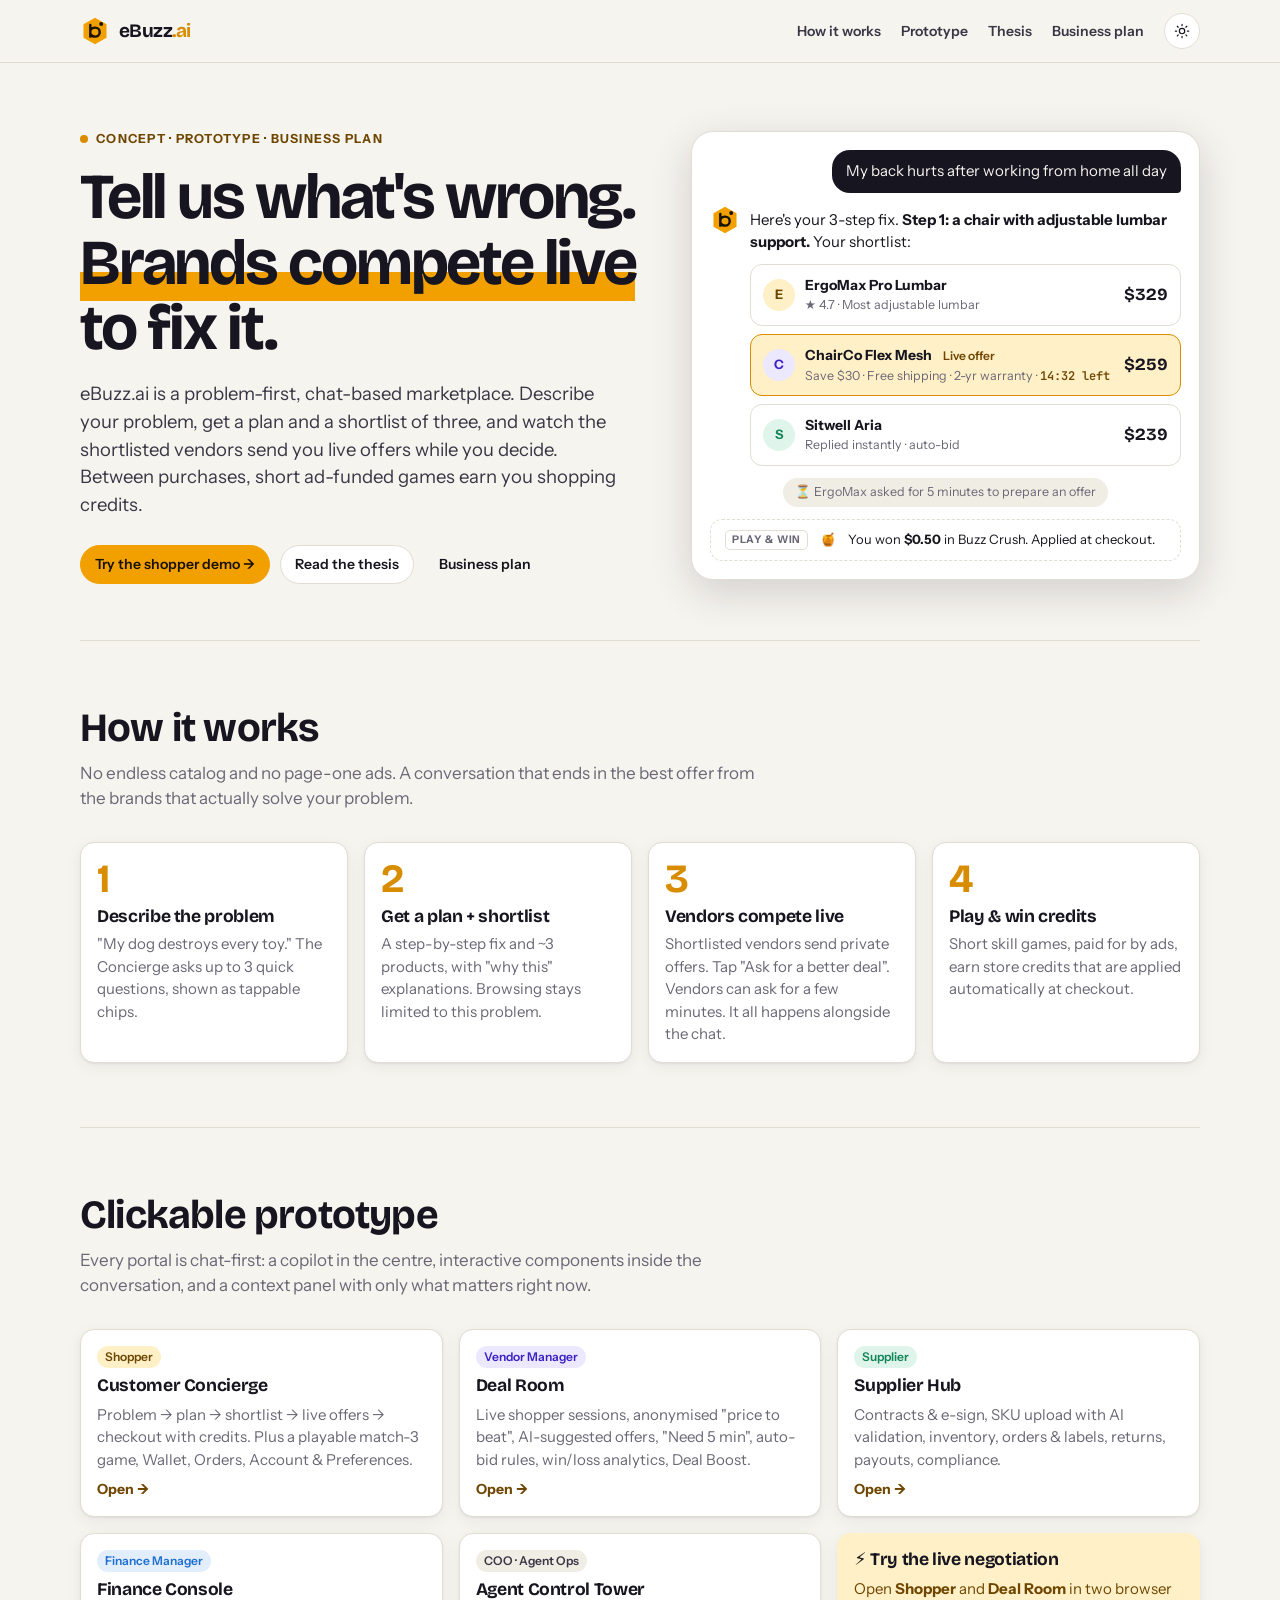
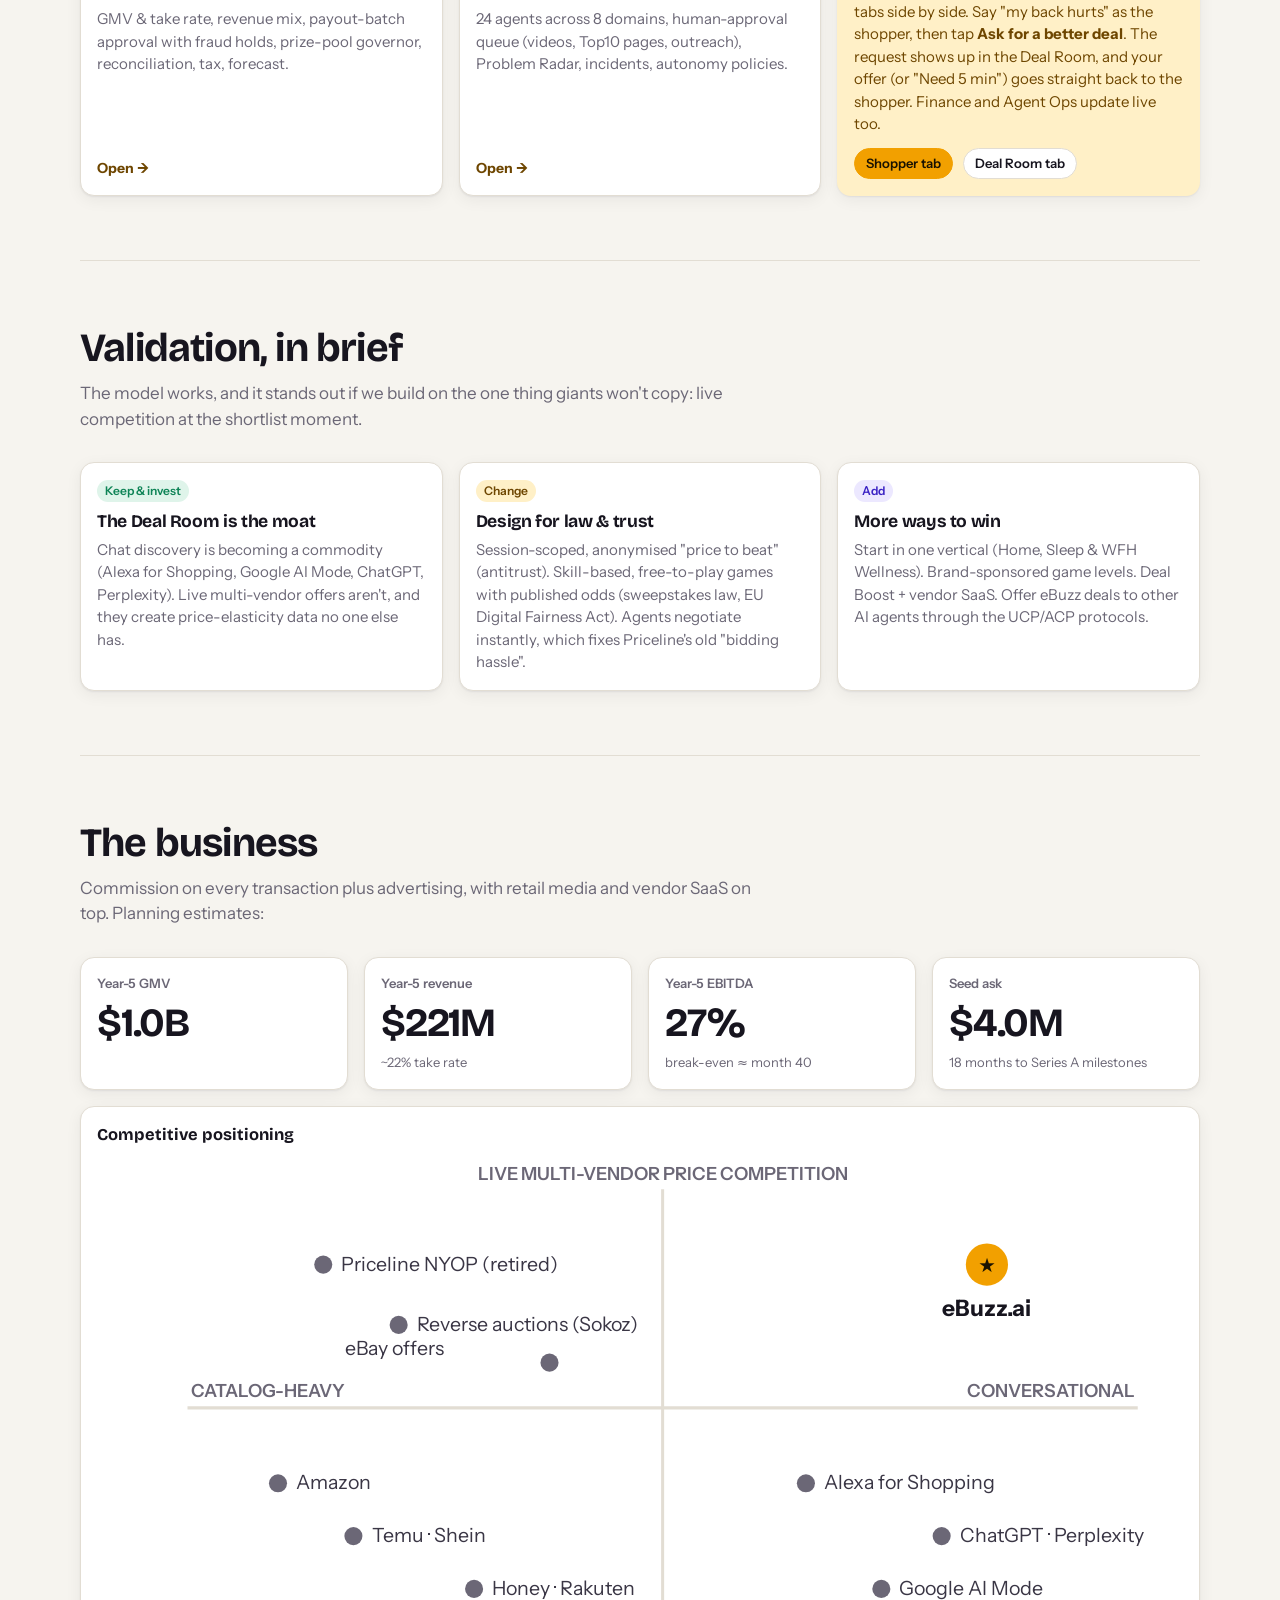
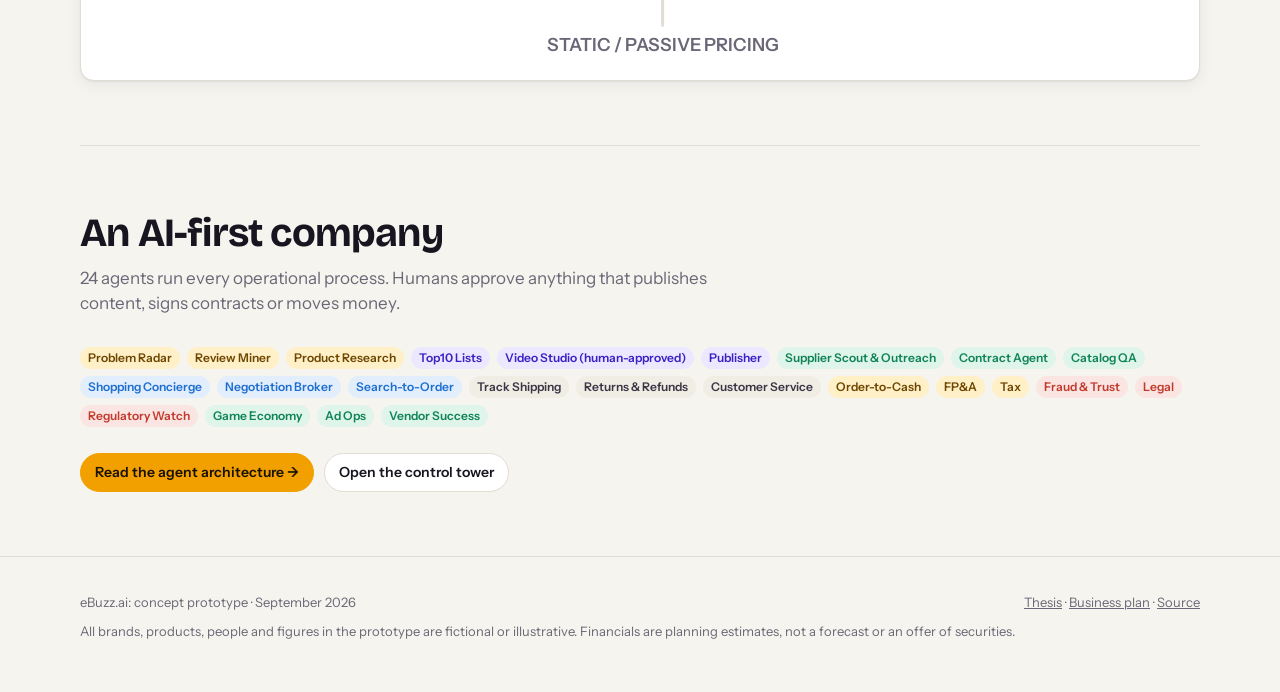
==== index.html @ 2ac712e0 "eBuzz.ai: thesis, business plan and chat-first persona prototype - docs/THESIS.md and docs/BUSINESS_" ====
<!doctype html>
<html lang="en">
<head>
<meta charset="utf-8">
<meta name="viewport" content="width=device-width, initial-scale=1">
<title>eBuzz.ai</title>
<meta name="description" content="eBuzz.ai: a problem-first, chat-based marketplace where vendors compete live for your order and ad-funded games earn you shopping credits. Thesis, business plan and clickable prototype.">
<link rel="icon" href="assets/img/favicon.svg" type="image/svg+xml">
<link rel="preconnect" href="https://fonts.googleapis.com">
<link rel="preconnect" href="https://fonts.gstatic.com" crossorigin>
<link href="https://fonts.googleapis.com/css2?family=Bricolage+Grotesque:opsz,wght@12..96,500;12..96,700&family=Instrument+Sans:wght@400;500;600;700&family=JetBrains+Mono:wght@500;600&display=swap" rel="stylesheet">
<link rel="stylesheet" href="assets/css/ebuzz.css">
</head>
<body>
<header class="site-nav"><div class="in">
  <a class="brand" href="index.html" id="brand"><span>eBuzz<b>.ai</b></span></a>
  <nav class="links">
    <a href="#how" class="hide-m">How it works</a>
    <a href="#portals">Prototype</a>
    <a href="docs.html?d=thesis">Thesis</a>
    <a href="docs.html?d=plan">Business plan</a>
    <button class="icon-btn" id="themeBtn" aria-label="Toggle dark mode"></button>
  </nav>
</div></header>

<main class="wrap-w">
  <section class="hero">
    <div>
      <div class="eyebrow"><span class="dot" style="color:var(--honey-strong)"></span> Concept · prototype · business plan</div>
      <h1>Tell us what's wrong.<br><em>Brands compete live</em> to fix it.</h1>
      <p class="lead">eBuzz.ai is a problem-first, chat-based marketplace. Describe your problem, get a plan and a shortlist of three, and watch the shortlisted vendors send you live offers while you decide. Between purchases, short ad-funded games earn you shopping credits.</p>
      <div class="row wrap">
        <a class="btn primary" href="app/customer.html">Try the shopper demo →</a>
        <a class="btn" href="docs.html?d=thesis">Read the thesis</a>
        <a class="btn ghost" href="docs.html?d=plan">Business plan</a>
      </div>
    </div>
    <div class="mock" aria-label="Example conversation">
      <div class="msg user"><div class="bubble">My back hurts after working from home all day</div></div>
      <div class="msg bot"><div class="who" data-logo></div><div class="body"><div class="bubble">Here's your 3-step fix. <b>Step 1: a chair with adjustable lumbar support.</b> Your shortlist:</div>
        <div class="offer-list">
          <div class="offer"><div class="avatar">E</div><div class="o-main"><div class="o-title">ErgoMax Pro Lumbar</div><div class="o-sub">★ 4.7 · Most adjustable lumbar</div></div><div class="o-price">$329</div></div>
          <div class="offer new"><div class="avatar v">C</div><div class="o-main"><div class="o-title">ChairCo Flex Mesh <span class="tag honey">Live offer</span></div><div class="o-sub">Save $30 · Free shipping · 2-yr warranty · <span class="timer">14:32 left</span></div></div><div class="o-price">$259</div></div>
          <div class="offer"><div class="avatar g">S</div><div class="o-main"><div class="o-title">Sitwell Aria</div><div class="o-sub">Replied instantly · auto-bid</div></div><div class="o-price">$239</div></div>
        </div></div></div>
      <div class="msg system"><div class="bubble">⏳ ErgoMax asked for 5 minutes to prepare an offer</div></div>
      <div class="sponsor"><span class="sp-label">Play & Win</span><span>🍯</span><div style="flex:1">You won <b>$0.50</b> in Buzz Crush. Applied at checkout.</div></div>
    </div>
  </section>

  <section class="section" id="how">
    <h2>How it works</h2>
    <p class="sub">No endless catalog and no page-one ads. A conversation that ends in the best offer from the brands that actually solve your problem.</p>
    <div class="grid4">
      <div class="card"><div class="step-n">1</div><h3 style="margin:8px 0 6px">Describe the problem</h3><p class="muted" style="margin:0">"My dog destroys every toy." The Concierge asks up to 3 quick questions, shown as tappable chips.</p></div>
      <div class="card"><div class="step-n">2</div><h3 style="margin:8px 0 6px">Get a plan + shortlist</h3><p class="muted" style="margin:0">A step-by-step fix and ~3 products, with "why this" explanations. Browsing stays limited to this problem.</p></div>
      <div class="card"><div class="step-n">3</div><h3 style="margin:8px 0 6px">Vendors compete live</h3><p class="muted" style="margin:0">Shortlisted vendors send private offers. Tap "Ask for a better deal". Vendors can ask for a few minutes. It all happens alongside the chat.</p></div>
      <div class="card"><div class="step-n">4</div><h3 style="margin:8px 0 6px">Play & win credits</h3><p class="muted" style="margin:0">Short skill games, paid for by ads, earn store credits that are applied automatically at checkout.</p></div>
    </div>
  </section>

  <section class="section" id="portals">
    <h2>Clickable prototype</h2>
    <p class="sub">Every portal is chat-first: a copilot in the centre, interactive components inside the conversation, and a context panel with only what matters right now.</p>
    <div class="grid3">
      <a class="card portal-card" href="app/customer.html"><span class="tag honey" style="align-self:flex-start">Shopper</span><h3>Customer Concierge</h3><p class="muted" style="margin:0">Problem → plan → shortlist → live offers → checkout with credits. Plus a playable match-3 game, Wallet, Orders, Account & Preferences.</p><span class="go">Open →</span></a>
      <a class="card portal-card" href="app/vendor.html"><span class="tag violet" style="align-self:flex-start">Vendor Manager</span><h3>Deal Room</h3><p class="muted" style="margin:0">Live shopper sessions, anonymised "price to beat", AI-suggested offers, "Need 5 min", auto-bid rules, win/loss analytics, Deal Boost.</p><span class="go">Open →</span></a>
      <a class="card portal-card" href="app/supplier.html"><span class="tag green" style="align-self:flex-start">Supplier</span><h3>Supplier Hub</h3><p class="muted" style="margin:0">Contracts & e-sign, SKU upload with AI validation, inventory, orders & labels, returns, payouts, compliance.</p><span class="go">Open →</span></a>
      <a class="card portal-card" href="app/finance.html"><span class="tag blue" style="align-self:flex-start">Finance Manager</span><h3>Finance Console</h3><p class="muted" style="margin:0">GMV & take rate, revenue mix, payout-batch approval with fraud holds, prize-pool governor, reconciliation, tax, forecast.</p><span class="go">Open →</span></a>
      <a class="card portal-card" href="app/agents.html"><span class="tag" style="align-self:flex-start">COO · Agent Ops</span><h3>Agent Control Tower</h3><p class="muted" style="margin:0">24 agents across 8 domains, human-approval queue (videos, Top10 pages, outreach), Problem Radar, incidents, autonomy policies.</p><span class="go">Open →</span></a>
      <div class="card" style="background:var(--honey-soft);border-color:transparent"><h3 style="margin-bottom:8px">⚡ Try the live negotiation</h3><p style="margin:0 0 12px;color:var(--honey-ink)">Open <b>Shopper</b> and <b>Deal Room</b> in two browser tabs side by side. Say "my back hurts" as the shopper, then tap <b>Ask for a better deal</b>. The request shows up in the Deal Room, and your offer (or "Need 5 min") goes straight back to the shopper. Finance and Agent Ops update live too.</p><div class="row wrap"><a class="btn sm primary" href="app/customer.html" target="_blank">Shopper tab</a><a class="btn sm" href="app/vendor.html" target="_blank">Deal Room tab</a></div></div>
    </div>
  </section>

  <section class="section">
    <h2>Validation, in brief</h2>
    <p class="sub">The model works, and it stands out if we build on the one thing giants won't copy: live competition at the shortlist moment.</p>
    <div class="grid3">
      <div class="card"><span class="tag green">Keep & invest</span><h3 style="margin:10px 0 6px">The Deal Room is the moat</h3><p class="muted" style="margin:0">Chat discovery is becoming a commodity (Alexa for Shopping, Google AI Mode, ChatGPT, Perplexity). Live multi-vendor offers aren't, and they create price-elasticity data no one else has.</p></div>
      <div class="card"><span class="tag honey">Change</span><h3 style="margin:10px 0 6px">Design for law & trust</h3><p class="muted" style="margin:0">Session-scoped, anonymised "price to beat" (antitrust). Skill-based, free-to-play games with published odds (sweepstakes law, EU Digital Fairness Act). Agents negotiate instantly, which fixes Priceline's old "bidding hassle".</p></div>
      <div class="card"><span class="tag violet">Add</span><h3 style="margin:10px 0 6px">More ways to win</h3><p class="muted" style="margin:0">Start in one vertical (Home, Sleep & WFH Wellness). Brand-sponsored game levels. Deal Boost + vendor SaaS. Offer eBuzz deals to other AI agents through the UCP/ACP protocols.</p></div>
    </div>
  </section>

  <section class="section">
    <h2>The business</h2>
    <p class="sub">Commission on every transaction plus advertising, with retail media and vendor SaaS on top. Planning estimates:</p>
    <div class="grid4">
      <div class="card"><div class="muted" style="font-weight:600;font-size:13px">Year-5 GMV</div><div class="big-num">$1.0B</div></div>
      <div class="card"><div class="muted" style="font-weight:600;font-size:13px">Year-5 revenue</div><div class="big-num">$221M</div><div class="muted" style="font-size:13px">~22% take rate</div></div>
      <div class="card"><div class="muted" style="font-weight:600;font-size:13px">Year-5 EBITDA</div><div class="big-num">27%</div><div class="muted" style="font-size:13px">break-even ≈ month 40</div></div>
      <div class="card"><div class="muted" style="font-weight:600;font-size:13px">Seed ask</div><div class="big-num">$4.0M</div><div class="muted" style="font-size:13px">18 months to Series A milestones</div></div>
    </div>
    <div class="card" style="margin-top:16px">
      <div class="card-title" style="margin-bottom:12px">Competitive positioning</div>
      <svg viewBox="0 0 720 330" style="width:100%;height:auto" role="img" aria-label="Positioning map: eBuzz is the only player combining conversational discovery with live multi-vendor price competition">
        <line x1="60" y1="165" x2="690" y2="165" stroke="var(--line)" stroke-width="2"/>
        <line x1="375" y1="20" x2="375" y2="310" stroke="var(--line)" stroke-width="2"/>
        <text x="375" y="14" text-anchor="middle" font-size="12" fill="var(--muted)" font-weight="600">LIVE MULTI-VENDOR PRICE COMPETITION</text>
        <text x="375" y="326" text-anchor="middle" font-size="12" fill="var(--muted)" font-weight="600">STATIC / PASSIVE PRICING</text>
        <text x="62" y="158" font-size="12" fill="var(--muted)" font-weight="600">CATALOG-HEAVY</text>
        <text x="688" y="158" text-anchor="end" font-size="12" fill="var(--muted)" font-weight="600">CONVERSATIONAL</text>
        <g font-size="13" fill="var(--ink-2)">
          <circle cx="150" cy="70" r="6" fill="var(--muted)"/><text x="162" y="74">Priceline NYOP (retired)</text>
          <circle cx="200" cy="110" r="6" fill="var(--muted)"/><text x="212" y="114">Reverse auctions (Sokoz)</text>
          <circle cx="300" cy="135" r="6" fill="var(--muted)"/><text x="230" y="130" text-anchor="end">eBay offers</text>
          <circle cx="120" cy="215" r="6" fill="var(--muted)"/><text x="132" y="219">Amazon</text>
          <circle cx="170" cy="250" r="6" fill="var(--muted)"/><text x="182" y="254">Temu · Shein</text>
          <circle cx="250" cy="285" r="6" fill="var(--muted)"/><text x="262" y="289">Honey · Rakuten</text>
          <circle cx="470" cy="215" r="6" fill="var(--muted)"/><text x="482" y="219">Alexa for Shopping</text>
          <circle cx="560" cy="250" r="6" fill="var(--muted)"/><text x="572" y="254">ChatGPT · Perplexity</text>
          <circle cx="520" cy="285" r="6" fill="var(--muted)"/><text x="532" y="289">Google AI Mode</text>
        </g>
        <circle cx="590" cy="70" r="14" fill="var(--honey)"/><text x="590" y="75" text-anchor="middle" font-size="13" font-weight="700" fill="#1A1200">★</text>
        <text x="590" y="104" text-anchor="middle" font-size="15" font-weight="700" fill="var(--ink)">eBuzz.ai</text>
      </svg>
    </div>
  </section>

  <section class="section">
    <h2>An AI-first company</h2>
    <p class="sub">24 agents run every operational process. Humans approve anything that publishes content, signs contracts or moves money.</p>
    <div class="chips">
      <span class="tag honey">Problem Radar</span><span class="tag honey">Review Miner</span><span class="tag honey">Product Research</span><span class="tag violet">Top10 Lists</span><span class="tag violet">Video Studio (human-approved)</span><span class="tag violet">Publisher</span><span class="tag green">Supplier Scout & Outreach</span><span class="tag green">Contract Agent</span><span class="tag green">Catalog QA</span><span class="tag blue">Shopping Concierge</span><span class="tag blue">Negotiation Broker</span><span class="tag blue">Search-to-Order</span><span class="tag">Track Shipping</span><span class="tag">Returns & Refunds</span><span class="tag">Customer Service</span><span class="tag honey">Order-to-Cash</span><span class="tag honey">FP&A</span><span class="tag honey">Tax</span><span class="tag red">Fraud & Trust</span><span class="tag red">Legal</span><span class="tag red">Regulatory Watch</span><span class="tag green">Game Economy</span><span class="tag green">Ad Ops</span><span class="tag green">Vendor Success</span>
    </div>
    <div class="row wrap" style="margin-top:26px"><a class="btn primary" href="docs.html?d=plan#10-the-agentic-platform">Read the agent architecture →</a><a class="btn" href="app/agents.html">Open the control tower</a></div>
  </section>
</main>

<footer class="site-foot"><div class="wrap-w">
  <div class="row between wrap" style="gap:10px"><span>eBuzz.ai: concept prototype · September 2026</span><span><a href="docs.html?d=thesis">Thesis</a> · <a href="docs.html?d=plan">Business plan</a> · <a href="https://github.com/ravikrali/ebuzz-demo">Source</a></span></div>
  <p style="margin:10px 0 0">All brands, products, people and figures in the prototype are fictional or illustrative. Financials are planning estimates, not a forecast or an offer of securities.</p>
</div></footer>

<script src="assets/js/ui.js"></script>
<script>
  document.getElementById('brand').insertAdjacentHTML('afterbegin', EB.logo());
  document.querySelectorAll('[data-logo]').forEach((e) => (e.innerHTML = EB.logo(30)));
  const tb = document.getElementById('themeBtn'); tb.innerHTML = EB.icon('sun'); tb.onclick = EB.toggleTheme;
</script>
</body>
</html>
---- assets/css/ebuzz.css ----
/* eBuzz.ai design system: shared by the landing page, docs and all persona portals */
:root {
  --bg: #F6F4EF;
  --surface: #FFFFFF;
  --surface-2: #F0EDE5;
  --surface-3: #E8E4DA;
  --ink: #17151F;
  --ink-2: #3A3645;
  --muted: #6B6776;
  --line: #E2DDD3;
  --honey: #F2A000;
  --honey-strong: #D88C00;
  --honey-ink: #6E4600;
  --honey-soft: #FFF0C7;
  --violet: #5B3DF5;
  --violet-soft: #ECE8FF;
  --violet-ink: #3A22C4;
  --green: #0F8457;
  --green-soft: #DFF4EA;
  --red: #C23A2E;
  --red-soft: #FBE5E2;
  --blue: #1F6FD1;
  --blue-soft: #E2EEFC;
  --shadow: 0 1px 2px rgba(23, 21, 31, .06), 0 4px 16px rgba(23, 21, 31, .06);
  --shadow-lg: 0 12px 40px rgba(23, 21, 31, .16);
  --radius: 14px;
  --radius-sm: 9px;
  --font: "Instrument Sans", system-ui, -apple-system, "Segoe UI", sans-serif;
  --display: "Bricolage Grotesque", "Instrument Sans", system-ui, sans-serif;
  --mono: "JetBrains Mono", ui-monospace, Consolas, monospace;
  color-scheme: light;
}
@media (prefers-color-scheme: dark) {
  :root:not([data-theme="light"]) {
    --bg: #111017; --surface: #1A1822; --surface-2: #221F2C; --surface-3: #2C2838;
    --ink: #F3F0EA; --ink-2: #D6D2DD; --muted: #A09BAD; --line: #332F3F;
    --honey: #FFB71F; --honey-strong: #FFC54D; --honey-ink: #FFD27A; --honey-soft: #3A2C0B;
    --violet: #9C8AFF; --violet-soft: #28224A; --violet-ink: #C4B8FF;
    --green: #3CC98E; --green-soft: #133226; --red: #FF7A6B; --red-soft: #3A1A17;
    --blue: #6AA8FF; --blue-soft: #16273F;
    --shadow: 0 1px 2px rgba(0,0,0,.4), 0 4px 16px rgba(0,0,0,.3);
    --shadow-lg: 0 12px 40px rgba(0,0,0,.5);
    color-scheme: dark;
  }
}
:root[data-theme="dark"] {
  --bg: #111017; --surface: #1A1822; --surface-2: #221F2C; --surface-3: #2C2838;
  --ink: #F3F0EA; --ink-2: #D6D2DD; --muted: #A09BAD; --line: #332F3F;
  --honey: #FFB71F; --honey-strong: #FFC54D; --honey-ink: #FFD27A; --honey-soft: #3A2C0B;
  --violet: #9C8AFF; --violet-soft: #28224A; --violet-ink: #C4B8FF;
  --green: #3CC98E; --green-soft: #133226; --red: #FF7A6B; --red-soft: #3A1A17;
  --blue: #6AA8FF; --blue-soft: #16273F;
  --shadow: 0 1px 2px rgba(0,0,0,.4), 0 4px 16px rgba(0,0,0,.3);
  --shadow-lg: 0 12px 40px rgba(0,0,0,.5);
  color-scheme: dark;
}

* { box-sizing: border-box; }
html, body { margin: 0; }
body {
  background: var(--bg); color: var(--ink);
  font-family: var(--font); font-size: 15px; line-height: 1.5;
  -webkit-font-smoothing: antialiased;
}
a { color: inherit; }
button, input, select, textarea { font: inherit; color: inherit; }
button { cursor: pointer; }
h1, h2, h3, h4 { font-family: var(--display); letter-spacing: -.02em; line-height: 1.15; margin: 0; }
.muted { color: var(--muted); }
.mono { font-family: var(--mono); }
.num { font-variant-numeric: tabular-nums; }
.sr-only { position: absolute; width: 1px; height: 1px; overflow: hidden; clip: rect(0 0 0 0); }

/* ---------- Brand ---------- */
.brand { display: inline-flex; align-items: center; gap: 9px; text-decoration: none; font-family: var(--display); font-weight: 700; font-size: 19px; letter-spacing: -.03em; }
.brand-mark { width: 30px; height: 30px; flex: none; }
.brand b { color: var(--honey-strong); font-weight: 700; }

/* ---------- Buttons, chips, tags ---------- */
.btn {
  display: inline-flex; align-items: center; justify-content: center; gap: 7px;
  border: 1px solid var(--line); background: var(--surface); color: var(--ink);
  padding: 8px 14px; border-radius: 999px; font-weight: 600; font-size: 14px;
  text-decoration: none; transition: transform .08s, background .15s, border-color .15s; white-space: nowrap;
}
.btn:hover { border-color: var(--ink-2); }
.btn:active { transform: scale(.97); }
.btn.primary { background: var(--honey); border-color: var(--honey); color: #1A1200; }
.btn.primary:hover { background: var(--honey-strong); border-color: var(--honey-strong); }
.btn.ink { background: var(--ink); border-color: var(--ink); color: var(--bg); }
.btn.ai { background: var(--violet); border-color: var(--violet); color: #fff; }
.btn.ghost { background: transparent; border-color: transparent; }
.btn.ghost:hover { background: var(--surface-2); }
.btn.danger { color: var(--red); }
.btn.sm { padding: 5px 11px; font-size: 13px; }
.btn.block { width: 100%; }
.btn[disabled] { opacity: .45; pointer-events: none; }

.chips { display: flex; flex-wrap: wrap; gap: 7px; }
.chip {
  border: 1px solid var(--line); background: var(--surface); border-radius: 999px;
  padding: 6px 12px; font-size: 13.5px; font-weight: 500; transition: all .15s; text-align: left;
}
.chip:hover { border-color: var(--honey-strong); background: var(--honey-soft); }
.chip.on { background: var(--ink); color: var(--bg); border-color: var(--ink); }
.chip.ai { border-color: color-mix(in srgb, var(--violet) 40%, var(--line)); color: var(--violet-ink); }
.chip.ai:hover { background: var(--violet-soft); border-color: var(--violet); }

.tag { display: inline-flex; align-items: center; gap: 5px; font-size: 12px; font-weight: 600; padding: 2px 8px; border-radius: 999px; background: var(--surface-2); color: var(--ink-2); white-space: nowrap; }
.tag.honey { background: var(--honey-soft); color: var(--honey-ink); }
.tag.violet { background: var(--violet-soft); color: var(--violet-ink); }
.tag.green { background: var(--green-soft); color: var(--green); }
.tag.red { background: var(--red-soft); color: var(--red); }
.tag.blue { background: var(--blue-soft); color: var(--blue); }
.dot { width: 8px; height: 8px; border-radius: 50%; background: currentColor; display: inline-block; }
.dot.live { animation: pulse 1.4s infinite; }
@keyframes pulse { 0%,100% { opacity: 1; } 50% { opacity: .3; } }

/* ---------- App shell ---------- */
body.app { height: 100dvh; overflow: hidden; display: flex; flex-direction: column; }
.topbar {
  flex: none; height: 58px; display: flex; align-items: center; gap: 16px; padding: 0 16px;
  background: var(--surface); border-bottom: 1px solid var(--line); z-index: 20;
}
.persona-switch { display: flex; gap: 2px; background: var(--surface-2); padding: 3px; border-radius: 999px; overflow-x: auto; scrollbar-width: none; }
.persona-switch::-webkit-scrollbar { display: none; }
.persona-switch a { text-decoration: none; font-size: 13px; font-weight: 600; padding: 6px 12px; border-radius: 999px; color: var(--muted); white-space: nowrap; }
.persona-switch a:hover { color: var(--ink); }
.persona-switch a.on { background: var(--surface); color: var(--ink); box-shadow: var(--shadow); }
.topbar .spacer { flex: 1; }
.user-chip { display: flex; align-items: center; gap: 9px; font-size: 13px; }
.avatar { width: 32px; height: 32px; border-radius: 50%; display: grid; place-items: center; font-weight: 700; font-size: 13px; background: var(--honey-soft); color: var(--honey-ink); flex: none; }
.avatar.v { background: var(--violet-soft); color: var(--violet-ink); }
.avatar.g { background: var(--green-soft); color: var(--green); }
.avatar.b { background: var(--blue-soft); color: var(--blue); }
.icon-btn { width: 36px; height: 36px; border-radius: 50%; border: 1px solid var(--line); background: var(--surface); display: grid; place-items: center; flex: none; }
.icon-btn:hover { background: var(--surface-2); }
.icon-btn svg { width: 18px; height: 18px; }

.shell { flex: 1; min-height: 0; display: grid; grid-template-columns: 84px minmax(0, 1fr) 340px; }
.rail { border-right: 1px solid var(--line); background: var(--surface); display: flex; flex-direction: column; gap: 4px; padding: 10px 8px; overflow-y: auto; }
.rail button {
  border: 0; background: transparent; border-radius: 12px; padding: 9px 4px 7px;
  display: flex; flex-direction: column; align-items: center; gap: 4px; font-size: 11px; font-weight: 600; color: var(--muted); position: relative;
}
.rail button svg { width: 22px; height: 22px; }
.rail button:hover { background: var(--surface-2); color: var(--ink); }
.rail button.on { background: var(--honey-soft); color: var(--honey-ink); }
.rail .badge { position: absolute; top: 2px; right: 6px; min-width: 17px; height: 17px; border-radius: 9px; background: var(--red); color: #fff; font-size: 10px; display: grid; place-items: center; padding: 0 4px; }

.main { min-width: 0; min-height: 0; display: flex; flex-direction: column; position: relative; }
.view { flex: 1; min-height: 0; display: none; flex-direction: column; }
.view.on { display: flex; }
.scroll { flex: 1; min-height: 0; overflow-y: auto; }
.pad { padding: 22px 24px 40px; max-width: 900px; margin: 0 auto; width: 100%; }

.context { border-left: 1px solid var(--line); background: var(--surface); overflow-y: auto; padding: 18px 18px 40px; }
.ctx-section { padding: 14px 0; border-bottom: 1px solid var(--line); }
.ctx-section:first-child { padding-top: 0; }
.ctx-section:last-child { border-bottom: 0; }
.ctx-section h4 { font-family: var(--font); font-size: 11.5px; letter-spacing: .06em; text-transform: uppercase; color: var(--muted); margin-bottom: 10px; font-weight: 700; display: flex; align-items: center; justify-content: space-between; }
.ctx-title { font-family: var(--display); font-size: 18px; font-weight: 700; }
.ctx-close { display: none; }

/* ---------- Chat ---------- */
.thread { padding: 22px 24px 30px; max-width: 820px; margin: 0 auto; width: 100%; display: flex; flex-direction: column; gap: 16px; }
.msg { display: flex; gap: 10px; align-items: flex-start; animation: rise .25s ease-out; }
@keyframes rise { from { opacity: 0; transform: translateY(6px); } to { opacity: 1; transform: none; } }
.msg .who { width: 30px; height: 30px; flex: none; }
.msg .body { min-width: 0; flex: 1; display: flex; flex-direction: column; gap: 10px; }
.msg .bubble { max-width: 640px; }
.msg.bot .bubble { padding-top: 4px; }
.msg.bot .bubble p { margin: 0 0 6px; }
.msg.bot .bubble p:last-child { margin: 0; }
.msg.user { justify-content: flex-end; }
.msg.user .bubble { background: var(--ink); color: var(--bg); padding: 10px 14px; border-radius: 18px 18px 4px 18px; max-width: 520px; }
.msg.system { justify-content: center; }
.msg.system .bubble { font-size: 12.5px; color: var(--muted); background: var(--surface-2); padding: 5px 12px; border-radius: 999px; display: inline-flex; gap: 6px; align-items: center; }
.typing { display: inline-flex; gap: 4px; padding: 10px 0; }
.typing i { width: 7px; height: 7px; border-radius: 50%; background: var(--muted); animation: blink 1s infinite; }
.typing i:nth-child(2) { animation-delay: .15s; } .typing i:nth-child(3) { animation-delay: .3s; }
@keyframes blink { 0%,100% { opacity: .25; } 50% { opacity: 1; } }

.composer-wrap { flex: none; padding: 10px 24px 16px; border-top: 1px solid var(--line); background: color-mix(in srgb, var(--bg) 85%, transparent); backdrop-filter: blur(8px); }
.composer-inner { max-width: 820px; margin: 0 auto; }
.suggest { display: flex; gap: 7px; overflow-x: auto; padding-bottom: 9px; scrollbar-width: none; }
.suggest::-webkit-scrollbar { display: none; }
.suggest .chip { flex: none; }
.composer { display: flex; gap: 8px; align-items: flex-end; background: var(--surface); border: 1px solid var(--line); border-radius: 22px; padding: 6px 6px 6px 16px; box-shadow: var(--shadow); }
.composer:focus-within { border-color: var(--honey-strong); }
.composer textarea { flex: 1; border: 0; outline: 0; background: transparent; resize: none; padding: 8px 0; max-height: 120px; min-height: 22px; line-height: 1.4; }
.composer .send { width: 38px; height: 38px; border-radius: 50%; border: 0; background: var(--honey); display: grid; place-items: center; color: #1A1200; flex: none; }
.composer .send svg { width: 18px; height: 18px; }
.composer .mic { width: 38px; height: 38px; border-radius: 50%; border: 0; background: transparent; display: grid; place-items: center; color: var(--muted); flex: none; }
.composer .mic svg { width: 19px; height: 19px; }
.composer-note { font-size: 11.5px; color: var(--muted); text-align: center; margin-top: 7px; }

/* ---------- Cards & widgets ---------- */
.card { background: var(--surface); border: 1px solid var(--line); border-radius: var(--radius); padding: 16px; box-shadow: var(--shadow); }
.card.flat { box-shadow: none; }
.card.ai-edge { border-color: color-mix(in srgb, var(--violet) 35%, var(--line)); }
.card.honey-edge { border-color: color-mix(in srgb, var(--honey) 60%, var(--line)); }
.card-head { display: flex; align-items: center; justify-content: space-between; gap: 10px; margin-bottom: 12px; flex-wrap: wrap; }
.card-title { font-family: var(--display); font-size: 16.5px; font-weight: 700; display: flex; align-items: center; gap: 8px; }
.card-sub { font-size: 13px; color: var(--muted); }
.card-foot { display: flex; gap: 8px; flex-wrap: wrap; margin-top: 14px; align-items: center; }

.kpis { display: grid; grid-template-columns: repeat(auto-fit, minmax(128px, 1fr)); gap: 10px; }
.kpi { background: var(--surface-2); border-radius: 11px; padding: 11px 12px; }
.kpi .l { font-size: 12px; color: var(--muted); font-weight: 600; }
.kpi .v { font-family: var(--display); font-size: 22px; font-weight: 700; letter-spacing: -.02em; font-variant-numeric: tabular-nums; }
.kpi .d { font-size: 12px; font-weight: 600; }
.up { color: var(--green); } .down { color: var(--red); }

.plan-steps { display: flex; flex-direction: column; gap: 10px; counter-reset: s; }
.plan-step { display: flex; gap: 12px; align-items: flex-start; }
.plan-step::before { counter-increment: s; content: counter(s); width: 26px; height: 26px; border-radius: 50%; background: var(--honey-soft); color: var(--honey-ink); font-weight: 700; display: grid; place-items: center; flex: none; font-size: 13px; }
.plan-step b { display: block; }
.plan-step span { color: var(--muted); font-size: 13.5px; }

.products { display: grid; grid-template-columns: repeat(auto-fill, minmax(190px, 1fr)); gap: 12px; }
.product { background: var(--surface); border: 1px solid var(--line); border-radius: var(--radius); overflow: hidden; display: flex; flex-direction: column; position: relative; transition: border-color .15s, transform .15s; }
.product:hover { border-color: var(--honey-strong); }
.product.best { border-color: var(--green); box-shadow: 0 0 0 3px var(--green-soft); }
.product .img { aspect-ratio: 4/3; display: grid; place-items: center; font-size: 54px; background: linear-gradient(135deg, var(--honey-soft), var(--surface-2)); }
.product .img.v { background: linear-gradient(135deg, var(--violet-soft), var(--surface-2)); }
.product .img.g { background: linear-gradient(135deg, var(--green-soft), var(--surface-2)); }
.product .img.b { background: linear-gradient(135deg, var(--blue-soft), var(--surface-2)); }
.product .info { padding: 11px 12px 12px; display: flex; flex-direction: column; gap: 5px; flex: 1; }
.product .name { font-weight: 700; font-size: 14.5px; line-height: 1.25; }
.product .vendor { font-size: 12px; color: var(--muted); }
.product .price { display: flex; align-items: baseline; gap: 7px; font-variant-numeric: tabular-nums; }
.product .price b { font-size: 18px; font-family: var(--display); }
.product .price s { color: var(--muted); font-size: 13px; }
.product .why { font-size: 12.5px; color: var(--ink-2); background: var(--surface-2); padding: 6px 8px; border-radius: 8px; }
.product .rating { font-size: 12.5px; color: var(--muted); }
.product .actions { display: flex; gap: 6px; margin-top: auto; padding-top: 6px; }
.product .corner { position: absolute; top: 9px; left: 9px; }
.stars { color: var(--honey-strong); letter-spacing: 1px; }

.offer-list { display: flex; flex-direction: column; gap: 8px; }
.offer { display: flex; align-items: center; gap: 10px; padding: 10px 12px; border-radius: 12px; border: 1px solid var(--line); background: var(--surface); animation: rise .3s; }
.offer.new { border-color: var(--honey-strong); background: var(--honey-soft); }
.offer.best { border-color: var(--green); }
.offer .o-main { flex: 1; min-width: 0; }
.offer .o-title { font-weight: 700; font-size: 14px; }
.offer .o-sub { font-size: 12.5px; color: var(--muted); }
.offer .o-price { font-family: var(--display); font-weight: 700; font-size: 17px; font-variant-numeric: tabular-nums; text-align: right; }
.timer { font-family: var(--mono); font-size: 12px; font-weight: 600; color: var(--honey-ink); }

.status-row { display: flex; align-items: center; gap: 10px; padding: 9px 0; border-bottom: 1px dashed var(--line); font-size: 14px; }
.status-row:last-child { border-bottom: 0; }
.status-row .s-name { font-weight: 700; min-width: 86px; }
.status-row .s-text { flex: 1; color: var(--ink-2); }

.table-wrap { overflow-x: auto; border: 1px solid var(--line); border-radius: 12px; }
table.t { width: 100%; border-collapse: collapse; font-size: 13.5px; }
table.t th { text-align: left; font-size: 11.5px; text-transform: uppercase; letter-spacing: .05em; color: var(--muted); font-weight: 700; padding: 9px 12px; background: var(--surface-2); white-space: nowrap; }
table.t td { padding: 9px 12px; border-top: 1px solid var(--line); vertical-align: middle; }
table.t td.r, table.t th.r { text-align: right; font-variant-numeric: tabular-nums; }
table.t tr.hl td { background: var(--honey-soft); }

.meter { height: 8px; background: var(--surface-3); border-radius: 99px; overflow: hidden; }
.meter > i { display: block; height: 100%; background: var(--honey); border-radius: 99px; transition: width .6s; }
.meter.g > i { background: var(--green); } .meter.v > i { background: var(--violet); } .meter.r > i { background: var(--red); }

.field { display: flex; flex-direction: column; gap: 5px; font-size: 13px; font-weight: 600; }
.field input, .field select, .field textarea { border: 1px solid var(--line); background: var(--surface); border-radius: 10px; padding: 8px 10px; font-weight: 400; font-size: 14px; }
.field input:focus, .field select:focus, .field textarea:focus { outline: 2px solid var(--honey); border-color: transparent; }
.grid2 { display: grid; grid-template-columns: 1fr 1fr; gap: 12px; }
.row { display: flex; align-items: center; gap: 10px; }
.between { justify-content: space-between; }
.wrap { flex-wrap: wrap; }
.stack { display: flex; flex-direction: column; gap: 10px; }
.sep { height: 1px; background: var(--line); margin: 12px 0; }

.toggle { position: relative; width: 40px; height: 23px; flex: none; }
.toggle input { opacity: 0; width: 0; height: 0; }
.toggle span { position: absolute; inset: 0; background: var(--surface-3); border-radius: 99px; transition: .2s; cursor: pointer; }
.toggle span::after { content: ""; position: absolute; left: 3px; top: 3px; width: 17px; height: 17px; border-radius: 50%; background: #fff; transition: .2s; box-shadow: 0 1px 3px rgba(0,0,0,.3); }
.toggle input:checked + span { background: var(--green); }
.toggle input:checked + span::after { transform: translateX(17px); }
.set-row { display: flex; align-items: center; justify-content: space-between; gap: 12px; padding: 10px 0; border-bottom: 1px solid var(--line); font-size: 14px; }
.set-row:last-child { border-bottom: 0; }
.set-row small { display: block; color: var(--muted); font-size: 12.5px; }

input[type="range"] { accent-color: var(--honey-strong); width: 100%; }

.seg { display: inline-flex; background: var(--surface-2); padding: 3px; border-radius: 999px; gap: 2px; }
.seg button { border: 0; background: transparent; border-radius: 999px; padding: 5px 12px; font-size: 13px; font-weight: 600; color: var(--muted); }
.seg button.on { background: var(--surface); color: var(--ink); box-shadow: var(--shadow); }

.bars { display: flex; align-items: flex-end; gap: 4px; height: 120px; }
.bars i { flex: 1; background: var(--honey); border-radius: 4px 4px 0 0; min-height: 2px; position: relative; }
.bars i.alt { background: var(--violet); }
.bars i:hover { filter: brightness(1.1); }

.ai-note { display: flex; gap: 9px; align-items: flex-start; background: var(--violet-soft); color: var(--violet-ink); padding: 10px 12px; border-radius: 11px; font-size: 13.5px; }
.ai-note svg { width: 17px; height: 17px; flex: none; margin-top: 2px; }
.warn-note { background: var(--honey-soft); color: var(--honey-ink); padding: 10px 12px; border-radius: 11px; font-size: 13.5px; }
.ok-note { background: var(--green-soft); color: var(--green); padding: 10px 12px; border-radius: 11px; font-size: 13.5px; font-weight: 600; }

.sponsor { display: flex; align-items: center; gap: 12px; padding: 10px 14px; border-radius: 12px; border: 1px dashed var(--line); background: var(--surface); font-size: 13px; }
.sponsor .sp-label { font-size: 10.5px; font-weight: 700; letter-spacing: .08em; text-transform: uppercase; color: var(--muted); border: 1px solid var(--line); padding: 1px 6px; border-radius: 5px; }

/* Drawer / modal / toast */
.scrim { position: fixed; inset: 0; background: rgba(10, 8, 16, .45); z-index: 40; opacity: 0; pointer-events: none; transition: opacity .2s; }
.scrim.on { opacity: 1; pointer-events: auto; }
.drawer { position: fixed; top: 0; right: 0; bottom: 0; width: min(560px, 100%); background: var(--bg); z-index: 50; transform: translateX(100%); transition: transform .25s ease; display: flex; flex-direction: column; box-shadow: var(--shadow-lg); }
.drawer.on { transform: none; }
.drawer-head { padding: 16px 18px; border-bottom: 1px solid var(--line); display: flex; align-items: center; justify-content: space-between; gap: 10px; background: var(--surface); }
.drawer-body { flex: 1; overflow-y: auto; padding: 18px; }
.modal { position: fixed; left: 50%; top: 50%; transform: translate(-50%, -46%) scale(.98); width: min(480px, calc(100% - 32px)); max-height: calc(100dvh - 40px); overflow-y: auto; background: var(--surface); border-radius: 18px; z-index: 60; padding: 22px; box-shadow: var(--shadow-lg); opacity: 0; pointer-events: none; transition: all .2s; }
.modal.on { opacity: 1; pointer-events: auto; transform: translate(-50%, -50%); }
.toasts { position: fixed; bottom: 20px; left: 50%; transform: translateX(-50%); display: flex; flex-direction: column; gap: 8px; z-index: 80; align-items: center; pointer-events: none; }
.toast { background: var(--ink); color: var(--bg); padding: 10px 16px; border-radius: 12px; font-size: 14px; font-weight: 500; box-shadow: var(--shadow-lg); animation: rise .25s; max-width: calc(100vw - 32px); }

/* Mobile */
.ctx-toggle { display: none; }
@media (max-width: 1100px) {
  .shell { grid-template-columns: 76px minmax(0, 1fr); }
  .context { position: fixed; top: 0; right: 0; bottom: 0; width: min(360px, 92vw); z-index: 50; transform: translateX(100%); transition: transform .25s; box-shadow: var(--shadow-lg); }
  .context.on { transform: none; }
  .ctx-close { display: grid; }
  .ctx-toggle { display: grid; }
}
@media (max-width: 720px) {
  .topbar { gap: 8px; padding: 0 12px; height: 54px; }
  .topbar .brand span { display: none; }
  .user-chip .u-text { display: none; }
  .shell { grid-template-columns: minmax(0, 1fr); padding-bottom: 62px; }
  .rail { position: fixed; bottom: 0; left: 0; right: 0; height: 62px; flex-direction: row; border-right: 0; border-top: 1px solid var(--line); padding: 4px 6px; z-index: 30; overflow-x: auto; overflow-y: hidden; }
  .rail button { flex: 1 0 64px; padding: 6px 2px 4px; }
  .rail button svg { width: 20px; height: 20px; }
  .thread, .pad { padding: 16px 16px 24px; }
  .composer-wrap { padding: 8px 12px 10px; }
  .grid2 { grid-template-columns: 1fr; }
  .products { grid-template-columns: repeat(auto-fill, minmax(150px, 1fr)); }
  .composer-note { display: none; }
}

/* ---------- Marketing site & docs ---------- */
.site-nav { position: sticky; top: 0; z-index: 20; background: color-mix(in srgb, var(--bg) 88%, transparent); backdrop-filter: blur(10px); border-bottom: 1px solid var(--line); }
.site-nav .in { max-width: 1160px; margin: 0 auto; padding: 0 20px; height: 62px; display: flex; align-items: center; gap: 22px; }
.site-nav .links { display: flex; gap: 20px; font-size: 14px; font-weight: 600; margin-left: auto; align-items: center; }
.site-nav .links a { text-decoration: none; color: var(--ink-2); }
.site-nav .links a:hover { color: var(--ink); }
.wrap-w { max-width: 1160px; margin: 0 auto; padding: 0 20px; }
.hero { display: grid; grid-template-columns: 1.05fr .95fr; gap: 48px; align-items: center; padding: 64px 0 56px; }
.hero h1 { font-size: clamp(38px, 5.4vw, 64px); line-height: 1.02; letter-spacing: -.035em; }
.hero h1 em { font-style: normal; background: linear-gradient(transparent 62%, var(--honey) 62%); }
.hero p.lead { font-size: 18.5px; color: var(--ink-2); max-width: 540px; margin: 20px 0 26px; }
.eyebrow { font-size: 12.5px; font-weight: 700; letter-spacing: .1em; text-transform: uppercase; color: var(--honey-ink); display: inline-flex; gap: 8px; align-items: center; margin-bottom: 16px; }
.mock { background: var(--surface); border: 1px solid var(--line); border-radius: 22px; box-shadow: var(--shadow-lg); padding: 18px; display: flex; flex-direction: column; gap: 12px; }
.section { padding: 64px 0; border-top: 1px solid var(--line); }
.section h2 { font-size: clamp(28px, 3.4vw, 40px); margin-bottom: 10px; }
.section .sub { color: var(--muted); font-size: 17px; max-width: 680px; margin: 0 0 30px; }
.grid3 { display: grid; grid-template-columns: repeat(3, 1fr); gap: 16px; }
.grid4 { display: grid; grid-template-columns: repeat(4, 1fr); gap: 16px; }
.step-n { font-family: var(--display); font-size: 40px; font-weight: 700; color: var(--honey-strong); line-height: 1; }
.portal-card { text-decoration: none; display: flex; flex-direction: column; gap: 8px; transition: transform .15s, border-color .15s; }
.portal-card:hover { transform: translateY(-3px); border-color: var(--honey-strong); }
.portal-card .go { margin-top: auto; font-weight: 700; font-size: 14px; color: var(--honey-ink); }
.big-num { font-family: var(--display); font-size: 40px; font-weight: 700; letter-spacing: -.03em; }
.site-foot { padding: 36px 0 50px; border-top: 1px solid var(--line); color: var(--muted); font-size: 13px; }

.doc-layout { display: grid; grid-template-columns: 250px minmax(0, 1fr); gap: 48px; max-width: 1160px; margin: 0 auto; padding: 36px 20px 80px; }
.toc { position: sticky; top: 86px; align-self: start; max-height: calc(100vh - 110px); overflow-y: auto; font-size: 13.5px; }
.toc a { display: block; text-decoration: none; color: var(--muted); padding: 5px 10px; border-left: 2px solid var(--line); }
.toc a:hover, .toc a.on { color: var(--ink); border-left-color: var(--honey-strong); }
.doc-tabs { display: flex; gap: 6px; margin-bottom: 14px; }
.prose { max-width: 820px; font-size: 16px; line-height: 1.65; }
.prose h1 { font-size: clamp(32px, 4vw, 46px); margin: 0 0 12px; }
.prose h2 { font-size: 27px; margin: 48px 0 14px; padding-top: 18px; border-top: 1px solid var(--line); scroll-margin-top: 80px; }
.prose h3 { font-size: 19px; margin: 30px 0 10px; scroll-margin-top: 80px; }
.prose p, .prose ul, .prose ol { margin: 0 0 14px; }
.prose li { margin: 4px 0; }
.prose blockquote { margin: 0 0 20px; padding: 14px 18px; background: var(--honey-soft); border-left: 4px solid var(--honey); border-radius: 0 12px 12px 0; font-family: var(--display); font-size: 20px; font-weight: 600; }
.prose blockquote p { margin: 0; }
.prose hr { border: 0; border-top: 1px solid var(--line); margin: 26px 0; }
.prose code { font-family: var(--mono); font-size: .88em; background: var(--surface-2); padding: 1px 5px; border-radius: 5px; }
.prose pre { background: var(--surface); border: 1px solid var(--line); padding: 16px; border-radius: 12px; overflow-x: auto; font-size: 12.5px; line-height: 1.45; }
.prose pre code { background: none; padding: 0; }
.prose .table-wrap { margin: 0 0 20px; }
.prose table { width: 100%; border-collapse: collapse; font-size: 14px; }
.prose th { text-align: left; background: var(--surface-2); font-size: 12px; text-transform: uppercase; letter-spacing: .04em; color: var(--muted); padding: 9px 12px; }
.prose td { padding: 9px 12px; border-top: 1px solid var(--line); vertical-align: top; }
.prose tr td:first-child { font-weight: 600; }

@media (max-width: 900px) {
  .hero { grid-template-columns: 1fr; padding: 40px 0; }
  .grid3, .grid4 { grid-template-columns: 1fr 1fr; }
  .doc-layout { grid-template-columns: 1fr; }
  .toc { display: none; }
  .site-nav .links .hide-m { display: none; }
}
@media (max-width: 560px) { .grid3, .grid4 { grid-template-columns: 1fr; } .site-nav .links { gap: 12px; } }

/* default inline icon size (specific contexts override) */
svg.i { width: 1.15em; height: 1.15em; vertical-align: -0.2em; flex: none; }
.avatar svg.i { width: 17px; height: 17px; }
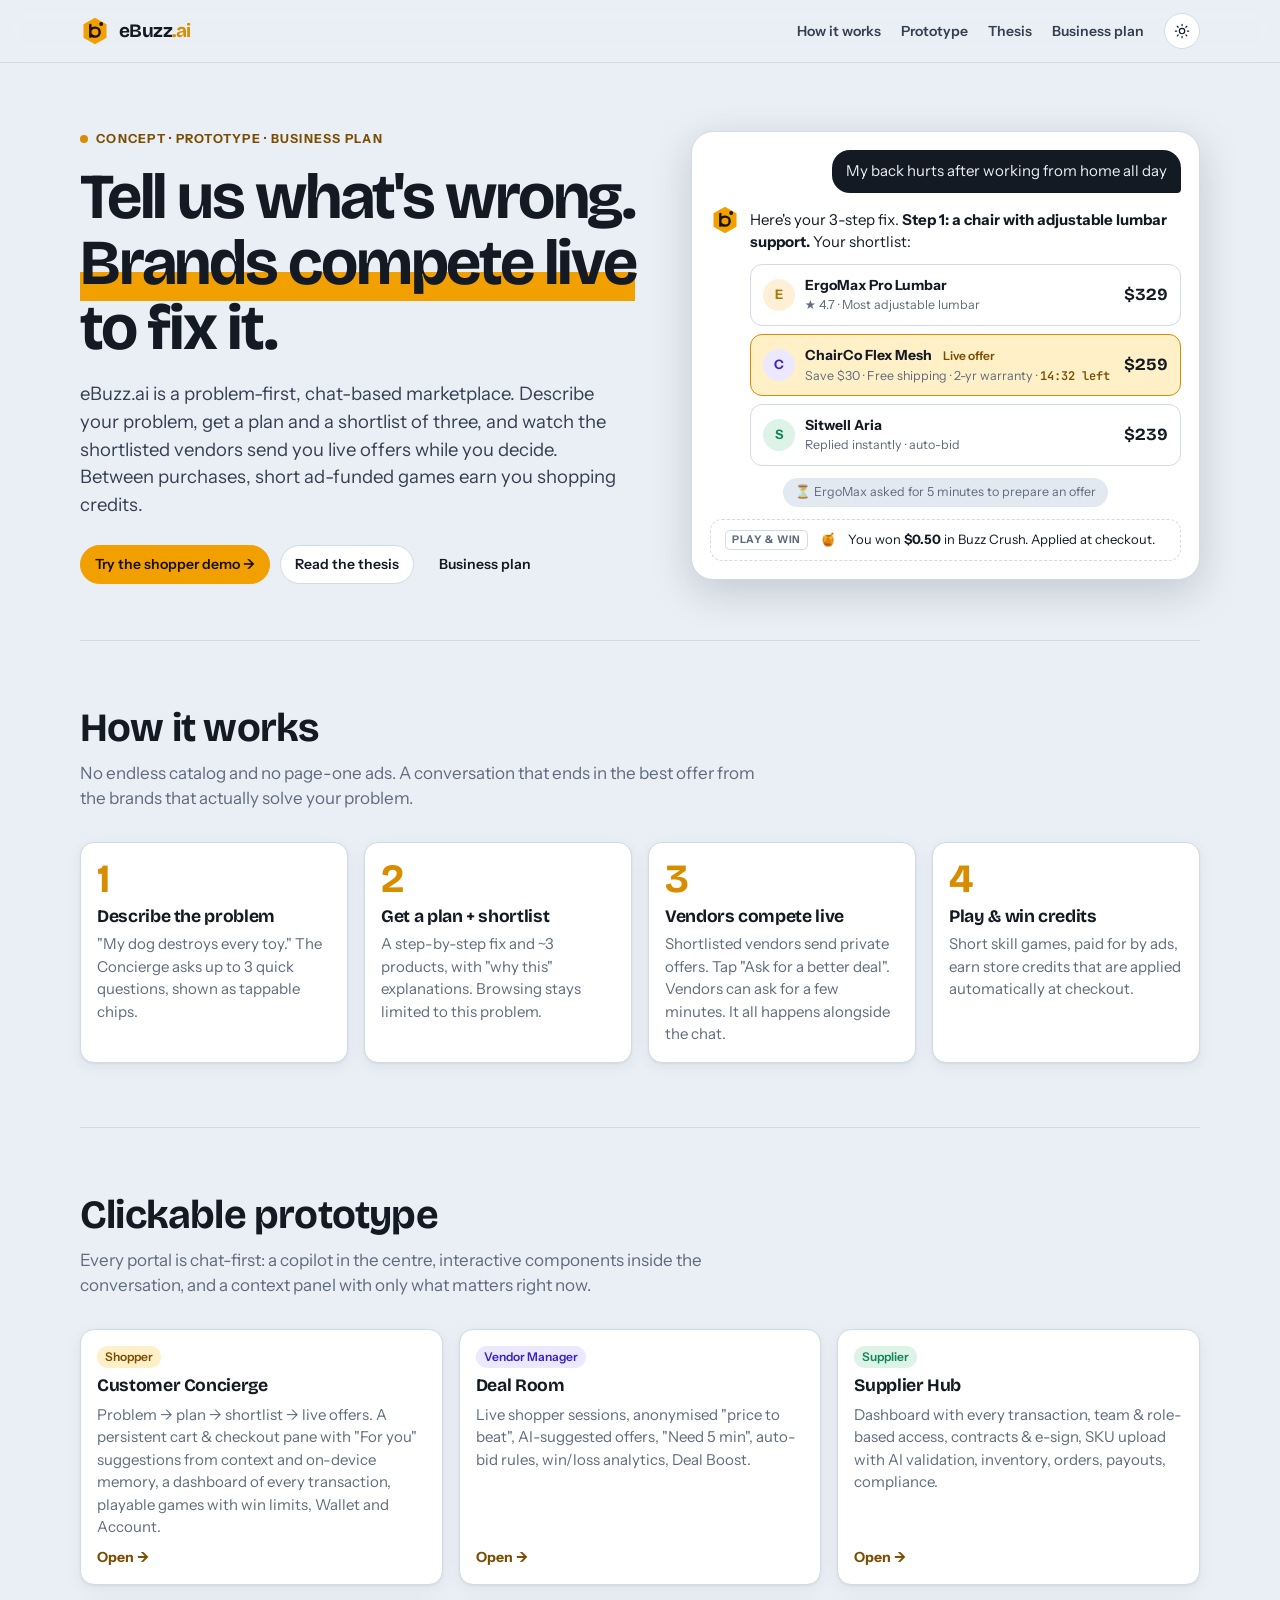
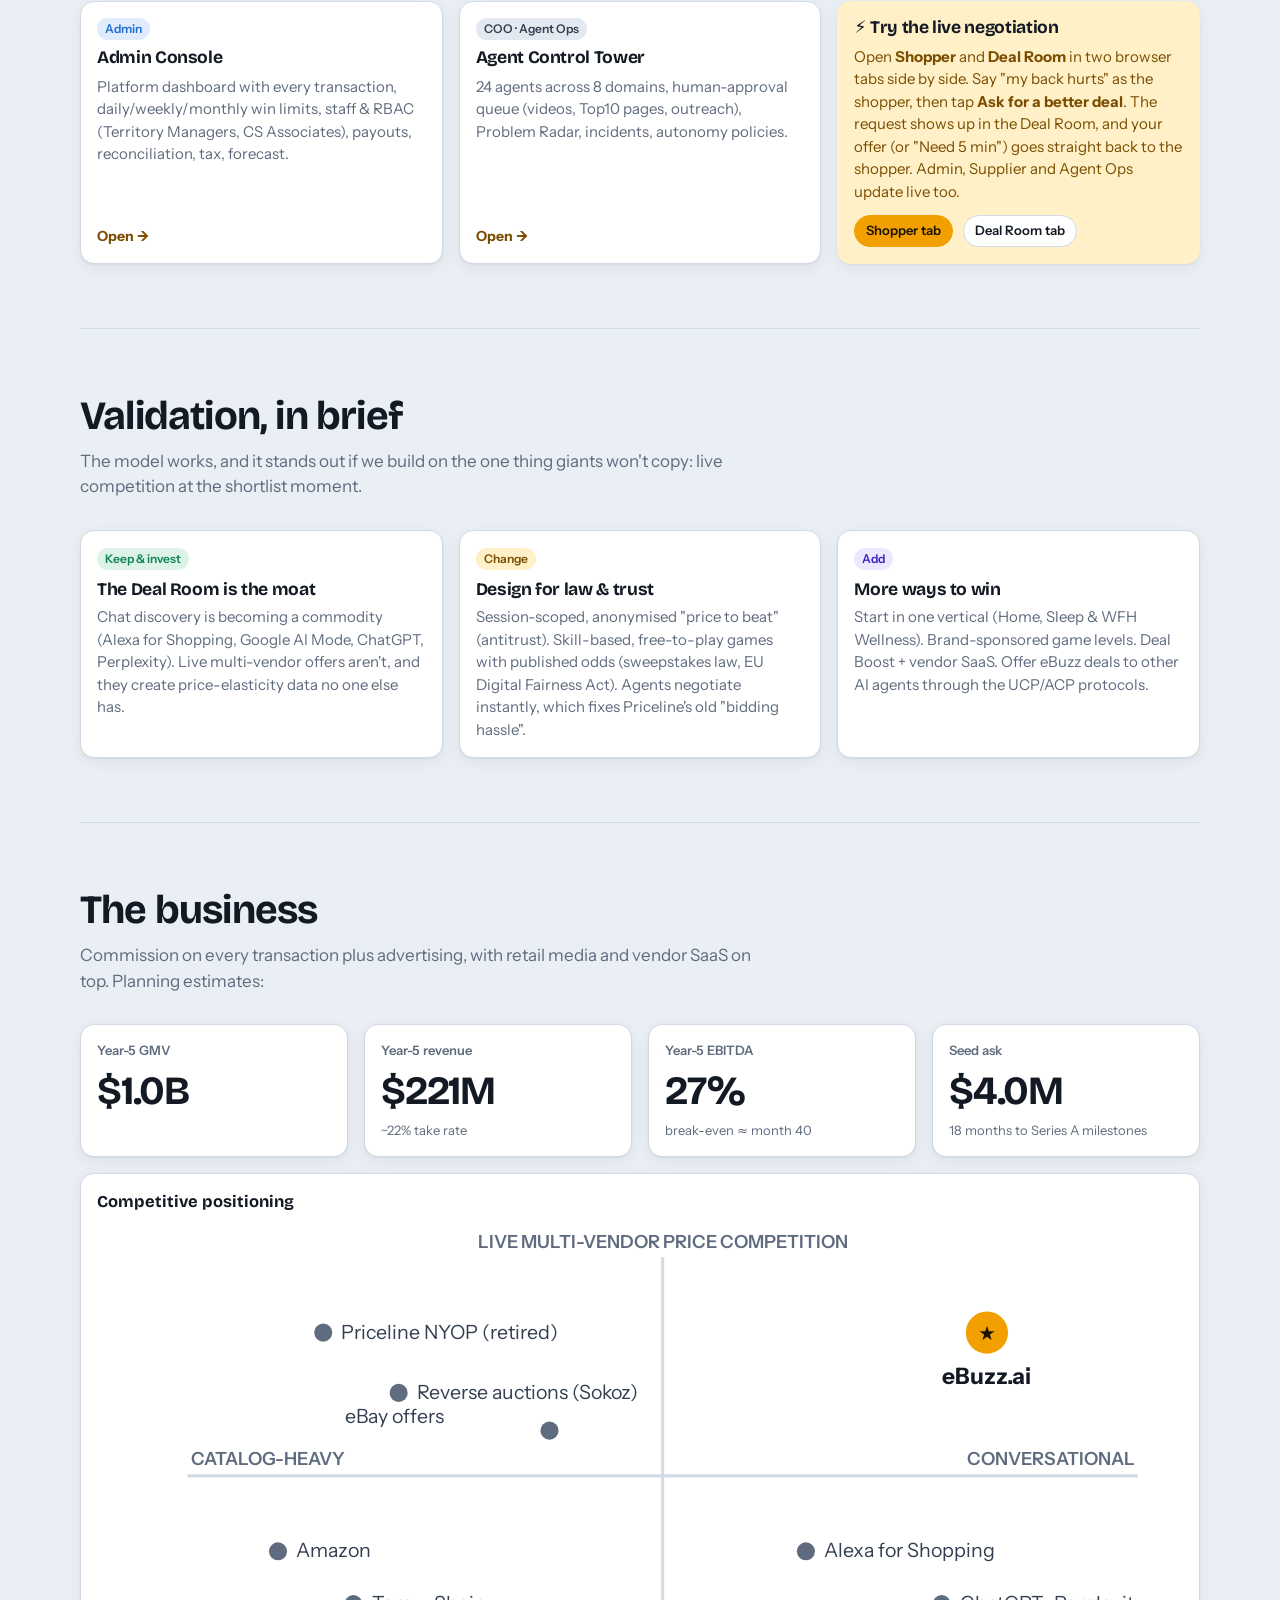
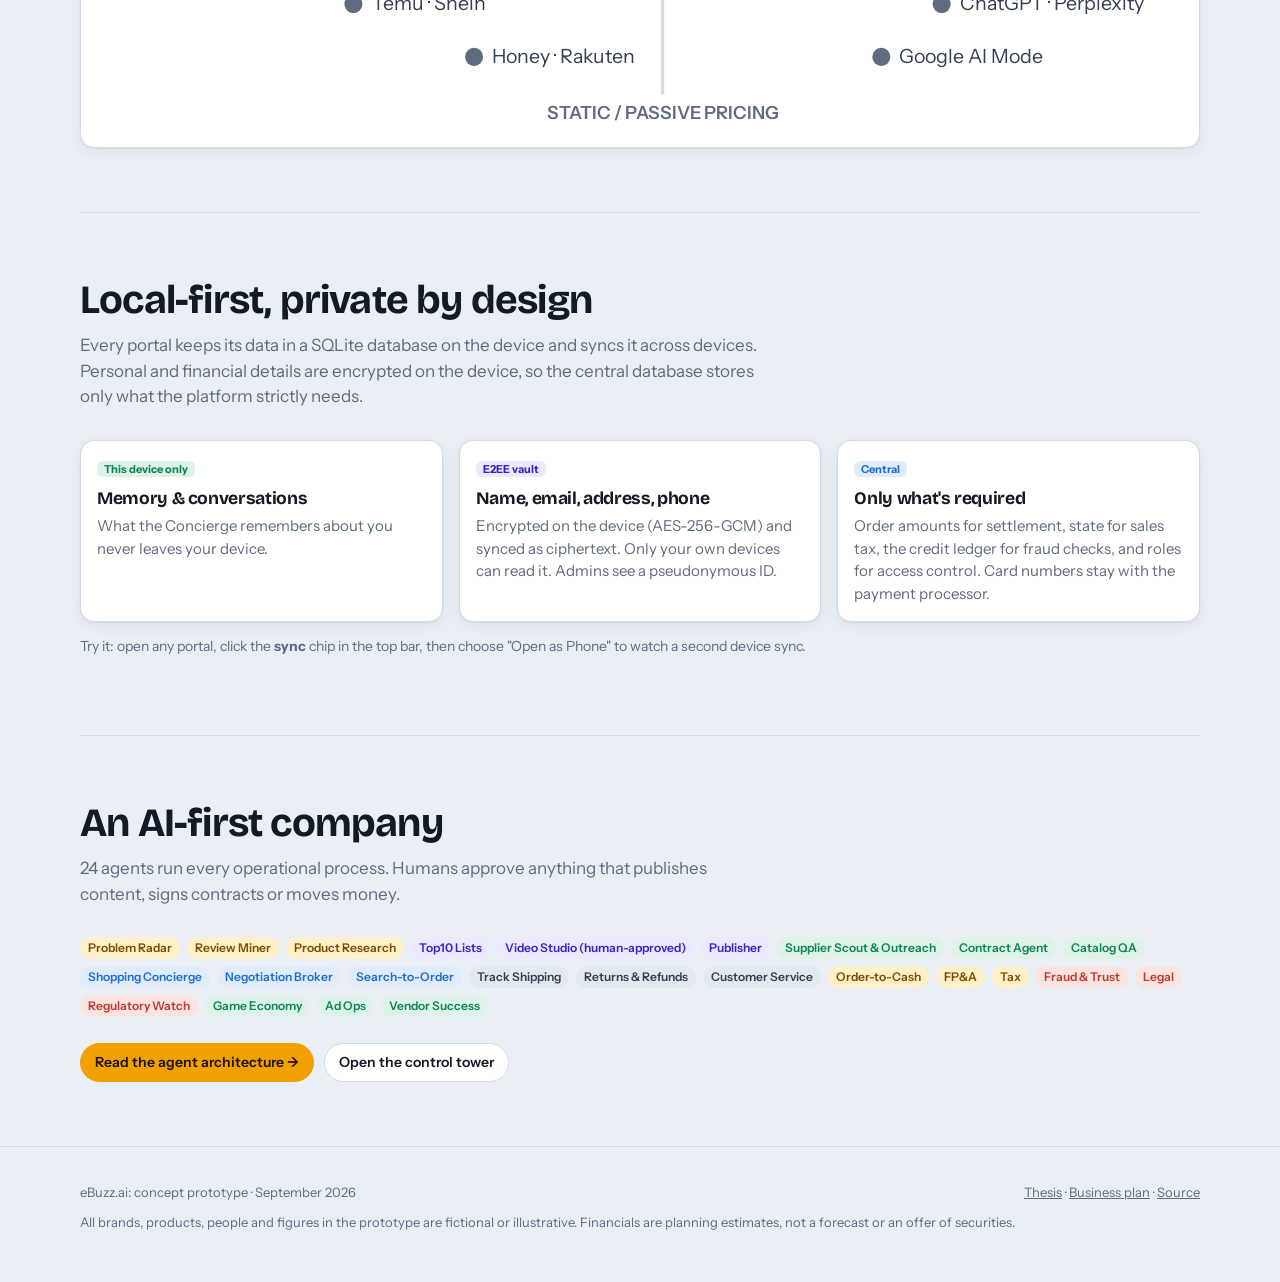
==== commit aef756d0: "Add local-first SQLite sync, dashboards, RBAC, win limits and persona themes - Customer: persistent " ====
--- a/index.html
+++ b/index.html
@@ -63,12 +63,12 @@
     <h2>Clickable prototype</h2>
     <p class="sub">Every portal is chat-first: a copilot in the centre, interactive components inside the conversation, and a context panel with only what matters right now.</p>
     <div class="grid3">
-      <a class="card portal-card" href="app/customer.html"><span class="tag honey" style="align-self:flex-start">Shopper</span><h3>Customer Concierge</h3><p class="muted" style="margin:0">Problem → plan → shortlist → live offers → checkout with credits. Plus a playable match-3 game, Wallet, Orders, Account & Preferences.</p><span class="go">Open →</span></a>
+      <a class="card portal-card" href="app/customer.html"><span class="tag honey" style="align-self:flex-start">Shopper</span><h3>Customer Concierge</h3><p class="muted" style="margin:0">Problem → plan → shortlist → live offers. A persistent cart &amp; checkout pane with "For you" suggestions from context and on-device memory, a dashboard of every transaction, playable games with win limits, Wallet and Account.</p><span class="go">Open →</span></a>
       <a class="card portal-card" href="app/vendor.html"><span class="tag violet" style="align-self:flex-start">Vendor Manager</span><h3>Deal Room</h3><p class="muted" style="margin:0">Live shopper sessions, anonymised "price to beat", AI-suggested offers, "Need 5 min", auto-bid rules, win/loss analytics, Deal Boost.</p><span class="go">Open →</span></a>
-      <a class="card portal-card" href="app/supplier.html"><span class="tag green" style="align-self:flex-start">Supplier</span><h3>Supplier Hub</h3><p class="muted" style="margin:0">Contracts & e-sign, SKU upload with AI validation, inventory, orders & labels, returns, payouts, compliance.</p><span class="go">Open →</span></a>
-      <a class="card portal-card" href="app/finance.html"><span class="tag blue" style="align-self:flex-start">Finance Manager</span><h3>Finance Console</h3><p class="muted" style="margin:0">GMV & take rate, revenue mix, payout-batch approval with fraud holds, prize-pool governor, reconciliation, tax, forecast.</p><span class="go">Open →</span></a>
+      <a class="card portal-card" href="app/supplier.html"><span class="tag green" style="align-self:flex-start">Supplier</span><h3>Supplier Hub</h3><p class="muted" style="margin:0">Dashboard with every transaction, team &amp; role-based access, contracts &amp; e-sign, SKU upload with AI validation, inventory, orders, payouts, compliance.</p><span class="go">Open →</span></a>
+      <a class="card portal-card" href="app/admin.html"><span class="tag blue" style="align-self:flex-start">Admin</span><h3>Admin Console</h3><p class="muted" style="margin:0">Platform dashboard with every transaction, daily/weekly/monthly win limits, staff &amp; RBAC (Territory Managers, CS Associates), payouts, reconciliation, tax, forecast.</p><span class="go">Open →</span></a>
       <a class="card portal-card" href="app/agents.html"><span class="tag" style="align-self:flex-start">COO · Agent Ops</span><h3>Agent Control Tower</h3><p class="muted" style="margin:0">24 agents across 8 domains, human-approval queue (videos, Top10 pages, outreach), Problem Radar, incidents, autonomy policies.</p><span class="go">Open →</span></a>
-      <div class="card" style="background:var(--honey-soft);border-color:transparent"><h3 style="margin-bottom:8px">⚡ Try the live negotiation</h3><p style="margin:0 0 12px;color:var(--honey-ink)">Open <b>Shopper</b> and <b>Deal Room</b> in two browser tabs side by side. Say "my back hurts" as the shopper, then tap <b>Ask for a better deal</b>. The request shows up in the Deal Room, and your offer (or "Need 5 min") goes straight back to the shopper. Finance and Agent Ops update live too.</p><div class="row wrap"><a class="btn sm primary" href="app/customer.html" target="_blank">Shopper tab</a><a class="btn sm" href="app/vendor.html" target="_blank">Deal Room tab</a></div></div>
+      <div class="card" style="background:var(--honey-soft);border-color:transparent"><h3 style="margin-bottom:8px">⚡ Try the live negotiation</h3><p style="margin:0 0 12px;color:var(--honey-ink)">Open <b>Shopper</b> and <b>Deal Room</b> in two browser tabs side by side. Say "my back hurts" as the shopper, then tap <b>Ask for a better deal</b>. The request shows up in the Deal Room, and your offer (or "Need 5 min") goes straight back to the shopper. Admin, Supplier and Agent Ops update live too.</p><div class="row wrap"><a class="btn sm primary" href="app/customer.html" target="_blank">Shopper tab</a><a class="btn sm" href="app/vendor.html" target="_blank">Deal Room tab</a></div></div>
     </div>
   </section>
 
@@ -118,6 +118,17 @@
   </section>
 
   <section class="section">
+    <h2>Local-first, private by design</h2>
+    <p class="sub">Every portal keeps its data in a SQLite database on the device and syncs it across devices. Personal and financial details are encrypted on the device, so the central database stores only what the platform strictly needs.</p>
+    <div class="grid3">
+      <div class="card"><span class="cls local">This device only</span><h3 style="margin:10px 0 6px">Memory & conversations</h3><p class="muted" style="margin:0">What the Concierge remembers about you never leaves your device.</p></div>
+      <div class="card"><span class="cls vault">E2EE vault</span><h3 style="margin:10px 0 6px">Name, email, address, phone</h3><p class="muted" style="margin:0">Encrypted on the device (AES-256-GCM) and synced as ciphertext. Only your own devices can read it. Admins see a pseudonymous ID.</p></div>
+      <div class="card"><span class="cls central">Central</span><h3 style="margin:10px 0 6px">Only what's required</h3><p class="muted" style="margin:0">Order amounts for settlement, state for sales tax, the credit ledger for fraud checks, and roles for access control. Card numbers stay with the payment processor.</p></div>
+    </div>
+    <p class="muted" style="margin-top:14px;font-size:14px">Try it: open any portal, click the <b>sync</b> chip in the top bar, then choose "Open as Phone" to watch a second device sync.</p>
+  </section>
+
+  <section class="section">
     <h2>An AI-first company</h2>
     <p class="sub">24 agents run every operational process. Humans approve anything that publishes content, signs contracts or moves money.</p>
     <div class="chips">
--- a/assets/css/ebuzz.css
+++ b/assets/css/ebuzz.css
@@ -1,28 +1,31 @@
-/* eBuzz.ai design system: shared by the landing page, docs and all persona portals */
+/* eBuzz.ai design system: shared by the landing page, docs and all persona portals
+ * Themes: Light = light bluish gray, Dark = neutral gray. Each persona portal has its own accent. */
 :root {
-  --bg: #F6F4EF;
+  --bg: #EAEFF5;
   --surface: #FFFFFF;
-  --surface-2: #F0EDE5;
-  --surface-3: #E8E4DA;
-  --ink: #17151F;
-  --ink-2: #3A3645;
-  --muted: #6B6776;
-  --line: #E2DDD3;
+  --surface-2: #E3E9F1;
+  --surface-3: #D6DEE9;
+  --ink: #141A24;
+  --ink-2: #344052;
+  --muted: #5F6B7E;
+  --line: #D2DAE5;
   --honey: #F2A000;
   --honey-strong: #D88C00;
-  --honey-ink: #6E4600;
+  --honey-ink: #7A4D00;
   --honey-soft: #FFF0C7;
   --violet: #5B3DF5;
   --violet-soft: #ECE8FF;
   --violet-ink: #3A22C4;
   --green: #0F8457;
-  --green-soft: #DFF4EA;
+  --green-soft: #DDF3E8;
   --red: #C23A2E;
-  --red-soft: #FBE5E2;
+  --red-soft: #FBE3E0;
   --blue: #1F6FD1;
-  --blue-soft: #E2EEFC;
-  --shadow: 0 1px 2px rgba(23, 21, 31, .06), 0 4px 16px rgba(23, 21, 31, .06);
-  --shadow-lg: 0 12px 40px rgba(23, 21, 31, .16);
+  --blue-soft: #E0ECFB;
+  --accent: #F2A000;
+  --on-accent: #1A1200;
+  --shadow: 0 1px 2px rgba(20, 26, 36, .06), 0 4px 16px rgba(20, 26, 36, .06);
+  --shadow-lg: 0 12px 40px rgba(20, 26, 36, .18);
   --radius: 14px;
   --radius-sm: 9px;
   --font: "Instrument Sans", system-ui, -apple-system, "Segoe UI", sans-serif;
@@ -32,27 +35,37 @@
 }
 @media (prefers-color-scheme: dark) {
   :root:not([data-theme="light"]) {
-    --bg: #111017; --surface: #1A1822; --surface-2: #221F2C; --surface-3: #2C2838;
-    --ink: #F3F0EA; --ink-2: #D6D2DD; --muted: #A09BAD; --line: #332F3F;
-    --honey: #FFB71F; --honey-strong: #FFC54D; --honey-ink: #FFD27A; --honey-soft: #3A2C0B;
-    --violet: #9C8AFF; --violet-soft: #28224A; --violet-ink: #C4B8FF;
-    --green: #3CC98E; --green-soft: #133226; --red: #FF7A6B; --red-soft: #3A1A17;
-    --blue: #6AA8FF; --blue-soft: #16273F;
+    --bg: #17181B; --surface: #202125; --surface-2: #292A2F; --surface-3: #33353B;
+    --ink: #EDEEF0; --ink-2: #CBCDD2; --muted: #9A9DA6; --line: #393B42;
+    --honey: #FFB71F; --honey-strong: #FFC54D; --honey-ink: #FFD27A; --honey-soft: #3A2E12;
+    --violet: #9C8AFF; --violet-soft: #2B2840; --violet-ink: #C4B8FF;
+    --green: #3CC98E; --green-soft: #173027; --red: #FF7A6B; --red-soft: #3A201D;
+    --blue: #6AA8FF; --blue-soft: #1B2A3F;
     --shadow: 0 1px 2px rgba(0,0,0,.4), 0 4px 16px rgba(0,0,0,.3);
     --shadow-lg: 0 12px 40px rgba(0,0,0,.5);
     color-scheme: dark;
   }
 }
 :root[data-theme="dark"] {
-  --bg: #111017; --surface: #1A1822; --surface-2: #221F2C; --surface-3: #2C2838;
-  --ink: #F3F0EA; --ink-2: #D6D2DD; --muted: #A09BAD; --line: #332F3F;
-  --honey: #FFB71F; --honey-strong: #FFC54D; --honey-ink: #FFD27A; --honey-soft: #3A2C0B;
-  --violet: #9C8AFF; --violet-soft: #28224A; --violet-ink: #C4B8FF;
-  --green: #3CC98E; --green-soft: #133226; --red: #FF7A6B; --red-soft: #3A1A17;
-  --blue: #6AA8FF; --blue-soft: #16273F;
+  --bg: #17181B; --surface: #202125; --surface-2: #292A2F; --surface-3: #33353B;
+  --ink: #EDEEF0; --ink-2: #CBCDD2; --muted: #9A9DA6; --line: #393B42;
+  --honey: #FFB71F; --honey-strong: #FFC54D; --honey-ink: #FFD27A; --honey-soft: #3A2E12;
+  --violet: #9C8AFF; --violet-soft: #2B2840; --violet-ink: #C4B8FF;
+  --green: #3CC98E; --green-soft: #173027; --red: #FF7A6B; --red-soft: #3A201D;
+  --blue: #6AA8FF; --blue-soft: #1B2A3F;
   --shadow: 0 1px 2px rgba(0,0,0,.4), 0 4px 16px rgba(0,0,0,.3);
   --shadow-lg: 0 12px 40px rgba(0,0,0,.5);
   color-scheme: dark;
+}
+/* persona accents: soft/ink shades are derived, so they work in both themes */
+body[data-persona="vendor"]   { --accent: #7B5CFF; --on-accent: #FFFFFF; }
+body[data-persona="supplier"] { --accent: #0FA37F; --on-accent: #FFFFFF; }
+body[data-persona="admin"]    { --accent: #2F6FEB; --on-accent: #FFFFFF; }
+body[data-persona="agents"]   { --accent: #E0527A; --on-accent: #FFFFFF; }
+body {
+  --accent-strong: color-mix(in srgb, var(--accent) 85%, var(--ink));
+  --accent-soft: color-mix(in srgb, var(--accent) 16%, var(--surface));
+  --accent-ink: color-mix(in srgb, var(--accent) 70%, var(--ink));
 }
 
 * { box-sizing: border-box; }
@@ -85,8 +98,8 @@
 }
 .btn:hover { border-color: var(--ink-2); }
 .btn:active { transform: scale(.97); }
-.btn.primary { background: var(--honey); border-color: var(--honey); color: #1A1200; }
-.btn.primary:hover { background: var(--honey-strong); border-color: var(--honey-strong); }
+.btn.primary { background: var(--accent); border-color: var(--accent); color: var(--on-accent); }
+.btn.primary:hover { background: var(--accent-strong); border-color: var(--accent-strong); }
 .btn.ink { background: var(--ink); border-color: var(--ink); color: var(--bg); }
 .btn.ai { background: var(--violet); border-color: var(--violet); color: #fff; }
 .btn.ghost { background: transparent; border-color: transparent; }
@@ -101,7 +114,7 @@
   border: 1px solid var(--line); background: var(--surface); border-radius: 999px;
   padding: 6px 12px; font-size: 13.5px; font-weight: 500; transition: all .15s; text-align: left;
 }
-.chip:hover { border-color: var(--honey-strong); background: var(--honey-soft); }
+.chip:hover { border-color: var(--accent); background: var(--accent-soft); }
 .chip.on { background: var(--ink); color: var(--bg); border-color: var(--ink); }
 .chip.ai { border-color: color-mix(in srgb, var(--violet) 40%, var(--line)); color: var(--violet-ink); }
 .chip.ai:hover { background: var(--violet-soft); border-color: var(--violet); }
@@ -129,7 +142,7 @@
 .persona-switch a.on { background: var(--surface); color: var(--ink); box-shadow: var(--shadow); }
 .topbar .spacer { flex: 1; }
 .user-chip { display: flex; align-items: center; gap: 9px; font-size: 13px; }
-.avatar { width: 32px; height: 32px; border-radius: 50%; display: grid; place-items: center; font-weight: 700; font-size: 13px; background: var(--honey-soft); color: var(--honey-ink); flex: none; }
+.avatar { width: 32px; height: 32px; border-radius: 50%; display: grid; place-items: center; font-weight: 700; font-size: 13px; background: var(--accent-soft); color: var(--accent-ink); flex: none; }
 .avatar.v { background: var(--violet-soft); color: var(--violet-ink); }
 .avatar.g { background: var(--green-soft); color: var(--green); }
 .avatar.b { background: var(--blue-soft); color: var(--blue); }
@@ -145,7 +158,7 @@
 }
 .rail button svg { width: 22px; height: 22px; }
 .rail button:hover { background: var(--surface-2); color: var(--ink); }
-.rail button.on { background: var(--honey-soft); color: var(--honey-ink); }
+.rail button.on { background: var(--accent-soft); color: var(--accent-ink); }
 .rail .badge { position: absolute; top: 2px; right: 6px; min-width: 17px; height: 17px; border-radius: 9px; background: var(--red); color: #fff; font-size: 10px; display: grid; place-items: center; padding: 0 4px; }
 
 .main { min-width: 0; min-height: 0; display: flex; flex-direction: column; position: relative; }
@@ -187,9 +200,9 @@
 .suggest::-webkit-scrollbar { display: none; }
 .suggest .chip { flex: none; }
 .composer { display: flex; gap: 8px; align-items: flex-end; background: var(--surface); border: 1px solid var(--line); border-radius: 22px; padding: 6px 6px 6px 16px; box-shadow: var(--shadow); }
-.composer:focus-within { border-color: var(--honey-strong); }
+.composer:focus-within { border-color: var(--accent); }
 .composer textarea { flex: 1; border: 0; outline: 0; background: transparent; resize: none; padding: 8px 0; max-height: 120px; min-height: 22px; line-height: 1.4; }
-.composer .send { width: 38px; height: 38px; border-radius: 50%; border: 0; background: var(--honey); display: grid; place-items: center; color: #1A1200; flex: none; }
+.composer .send { width: 38px; height: 38px; border-radius: 50%; border: 0; background: var(--accent); display: grid; place-items: center; color: var(--on-accent); flex: none; }
 .composer .send svg { width: 18px; height: 18px; }
 .composer .mic { width: 38px; height: 38px; border-radius: 50%; border: 0; background: transparent; display: grid; place-items: center; color: var(--muted); flex: none; }
 .composer .mic svg { width: 19px; height: 19px; }
@@ -214,13 +227,13 @@
 
 .plan-steps { display: flex; flex-direction: column; gap: 10px; counter-reset: s; }
 .plan-step { display: flex; gap: 12px; align-items: flex-start; }
-.plan-step::before { counter-increment: s; content: counter(s); width: 26px; height: 26px; border-radius: 50%; background: var(--honey-soft); color: var(--honey-ink); font-weight: 700; display: grid; place-items: center; flex: none; font-size: 13px; }
+.plan-step::before { counter-increment: s; content: counter(s); width: 26px; height: 26px; border-radius: 50%; background: var(--accent-soft); color: var(--accent-ink); font-weight: 700; display: grid; place-items: center; flex: none; font-size: 13px; }
 .plan-step b { display: block; }
 .plan-step span { color: var(--muted); font-size: 13.5px; }
 
 .products { display: grid; grid-template-columns: repeat(auto-fill, minmax(190px, 1fr)); gap: 12px; }
 .product { background: var(--surface); border: 1px solid var(--line); border-radius: var(--radius); overflow: hidden; display: flex; flex-direction: column; position: relative; transition: border-color .15s, transform .15s; }
-.product:hover { border-color: var(--honey-strong); }
+.product:hover { border-color: var(--accent); }
 .product.best { border-color: var(--green); box-shadow: 0 0 0 3px var(--green-soft); }
 .product .img { aspect-ratio: 4/3; display: grid; place-items: center; font-size: 54px; background: linear-gradient(135deg, var(--honey-soft), var(--surface-2)); }
 .product .img.v { background: linear-gradient(135deg, var(--violet-soft), var(--surface-2)); }
@@ -261,12 +274,12 @@
 table.t tr.hl td { background: var(--honey-soft); }
 
 .meter { height: 8px; background: var(--surface-3); border-radius: 99px; overflow: hidden; }
-.meter > i { display: block; height: 100%; background: var(--honey); border-radius: 99px; transition: width .6s; }
+.meter > i { display: block; height: 100%; background: var(--accent); border-radius: 99px; transition: width .6s; }
 .meter.g > i { background: var(--green); } .meter.v > i { background: var(--violet); } .meter.r > i { background: var(--red); }
 
 .field { display: flex; flex-direction: column; gap: 5px; font-size: 13px; font-weight: 600; }
 .field input, .field select, .field textarea { border: 1px solid var(--line); background: var(--surface); border-radius: 10px; padding: 8px 10px; font-weight: 400; font-size: 14px; }
-.field input:focus, .field select:focus, .field textarea:focus { outline: 2px solid var(--honey); border-color: transparent; }
+.field input:focus, .field select:focus, .field textarea:focus { outline: 2px solid var(--accent); border-color: transparent; }
 .grid2 { display: grid; grid-template-columns: 1fr 1fr; gap: 12px; }
 .row { display: flex; align-items: center; gap: 10px; }
 .between { justify-content: space-between; }
@@ -274,7 +287,7 @@
 .stack { display: flex; flex-direction: column; gap: 10px; }
 .sep { height: 1px; background: var(--line); margin: 12px 0; }
 
-.toggle { position: relative; width: 40px; height: 23px; flex: none; }
+.toggle { position: relative; display: inline-block; vertical-align: middle; width: 40px; height: 23px; flex: none; }
 .toggle input { opacity: 0; width: 0; height: 0; }
 .toggle span { position: absolute; inset: 0; background: var(--surface-3); border-radius: 99px; transition: .2s; cursor: pointer; }
 .toggle span::after { content: ""; position: absolute; left: 3px; top: 3px; width: 17px; height: 17px; border-radius: 50%; background: #fff; transition: .2s; box-shadow: 0 1px 3px rgba(0,0,0,.3); }
@@ -284,14 +297,14 @@
 .set-row:last-child { border-bottom: 0; }
 .set-row small { display: block; color: var(--muted); font-size: 12.5px; }
 
-input[type="range"] { accent-color: var(--honey-strong); width: 100%; }
+input[type="range"] { accent-color: var(--accent); width: 100%; }
 
 .seg { display: inline-flex; background: var(--surface-2); padding: 3px; border-radius: 999px; gap: 2px; }
 .seg button { border: 0; background: transparent; border-radius: 999px; padding: 5px 12px; font-size: 13px; font-weight: 600; color: var(--muted); }
 .seg button.on { background: var(--surface); color: var(--ink); box-shadow: var(--shadow); }
 
 .bars { display: flex; align-items: flex-end; gap: 4px; height: 120px; }
-.bars i { flex: 1; background: var(--honey); border-radius: 4px 4px 0 0; min-height: 2px; position: relative; }
+.bars i { flex: 1; background: var(--accent); border-radius: 4px 4px 0 0; min-height: 2px; position: relative; }
 .bars i.alt { background: var(--violet); }
 .bars i:hover { filter: brightness(1.1); }
 
@@ -359,7 +372,7 @@
 .grid4 { display: grid; grid-template-columns: repeat(4, 1fr); gap: 16px; }
 .step-n { font-family: var(--display); font-size: 40px; font-weight: 700; color: var(--honey-strong); line-height: 1; }
 .portal-card { text-decoration: none; display: flex; flex-direction: column; gap: 8px; transition: transform .15s, border-color .15s; }
-.portal-card:hover { transform: translateY(-3px); border-color: var(--honey-strong); }
+.portal-card:hover { transform: translateY(-3px); border-color: var(--accent); }
 .portal-card .go { margin-top: auto; font-weight: 700; font-size: 14px; color: var(--honey-ink); }
 .big-num { font-family: var(--display); font-size: 40px; font-weight: 700; letter-spacing: -.03em; }
 .site-foot { padding: 36px 0 50px; border-top: 1px solid var(--line); color: var(--muted); font-size: 13px; }
@@ -367,7 +380,7 @@
 .doc-layout { display: grid; grid-template-columns: 250px minmax(0, 1fr); gap: 48px; max-width: 1160px; margin: 0 auto; padding: 36px 20px 80px; }
 .toc { position: sticky; top: 86px; align-self: start; max-height: calc(100vh - 110px); overflow-y: auto; font-size: 13.5px; }
 .toc a { display: block; text-decoration: none; color: var(--muted); padding: 5px 10px; border-left: 2px solid var(--line); }
-.toc a:hover, .toc a.on { color: var(--ink); border-left-color: var(--honey-strong); }
+.toc a:hover, .toc a.on { color: var(--ink); border-left-color: var(--accent); }
 .doc-tabs { display: flex; gap: 6px; margin-bottom: 14px; }
 .prose { max-width: 820px; font-size: 16px; line-height: 1.65; }
 .prose h1 { font-size: clamp(32px, 4vw, 46px); margin: 0 0 12px; }
@@ -399,3 +412,57 @@
 /* default inline icon size (specific contexts override) */
 svg.i { width: 1.15em; height: 1.15em; vertical-align: -0.2em; flex: none; }
 .avatar svg.i { width: 17px; height: 17px; }
+
+/* ---------- v2: theme switch, sync chip, cart, data tables, RBAC ---------- */
+.theme-seg { display: inline-flex; background: var(--surface-2); border-radius: 999px; padding: 3px; gap: 2px; }
+.theme-seg button { border: 0; background: transparent; border-radius: 999px; padding: 5px 10px; font-size: 12.5px; font-weight: 600; color: var(--muted); display: inline-flex; align-items: center; gap: 5px; }
+.theme-seg button.on { background: var(--surface); color: var(--ink); box-shadow: var(--shadow); }
+.sync-chip { display: inline-flex; align-items: center; gap: 7px; border: 1px solid var(--line); background: var(--surface); border-radius: 999px; padding: 5px 11px; font-size: 12.5px; font-weight: 600; color: var(--ink-2); white-space: nowrap; }
+.sync-chip:hover { border-color: var(--accent); }
+.sync-chip .dot { color: var(--green); }
+.sync-chip.busy .dot { color: var(--honey); animation: pulse .8s infinite; }
+.persona-switch a.on { color: var(--accent-ink); }
+.topbar { border-top: 3px solid var(--accent); }
+.rail-sep { height: 1px; background: var(--line); margin: 4px 8px; }
+
+.cart-line { display: flex; gap: 10px; align-items: center; padding: 8px 0; border-bottom: 1px dashed var(--line); }
+.cart-line:last-child { border-bottom: 0; }
+.cart-line .em { width: 38px; height: 38px; border-radius: 10px; display: grid; place-items: center; font-size: 20px; background: var(--surface-2); flex: none; }
+.cart-line .nm { flex: 1; min-width: 0; font-size: 13px; line-height: 1.3; }
+.cart-line .nm b { display: block; white-space: nowrap; overflow: hidden; text-overflow: ellipsis; }
+.qty { display: inline-flex; align-items: center; border: 1px solid var(--line); border-radius: 999px; }
+.qty button { border: 0; background: transparent; width: 24px; height: 24px; font-weight: 700; color: var(--ink-2); }
+.qty span { min-width: 16px; text-align: center; font-size: 12.5px; font-weight: 700; }
+.sugg { display: flex; gap: 10px; align-items: center; padding: 8px; border-radius: 12px; border: 1px solid var(--line); background: var(--surface); }
+.sugg + .sugg { margin-top: 8px; }
+.sugg .em { width: 40px; height: 40px; border-radius: 10px; display: grid; place-items: center; font-size: 20px; background: var(--accent-soft); flex: none; }
+.sugg .nm { flex: 1; min-width: 0; font-size: 13px; line-height: 1.3; }
+.sugg .why { font-size: 11.5px; color: var(--accent-ink); font-weight: 600; }
+.ctx-pin { position: sticky; top: -18px; z-index: 2; background: var(--surface); margin: -18px -18px 0; padding: 18px 18px 14px; border-bottom: 1px solid var(--line); }
+.count-badge { background: var(--accent); color: var(--on-accent); border-radius: 999px; font-size: 11px; padding: 1px 7px; font-weight: 700; }
+
+.dt-bar { display: flex; flex-wrap: wrap; gap: 10px; align-items: center; margin-bottom: 12px; }
+.dt-search { flex: 1; min-width: 180px; display: flex; align-items: center; gap: 8px; border: 1px solid var(--line); background: var(--surface); border-radius: 999px; padding: 6px 12px; }
+.dt-search input { border: 0; outline: 0; background: transparent; flex: 1; min-width: 0; }
+table.t th.sort { cursor: pointer; user-select: none; }
+table.t th.sort:hover { color: var(--ink); }
+.dt-foot { display: flex; justify-content: space-between; align-items: center; gap: 10px; margin-top: 10px; font-size: 13px; color: var(--muted); flex-wrap: wrap; }
+.pii-lock { color: var(--muted); font-size: 12px; }
+
+.rbac th, .rbac td { text-align: center; }
+.rbac th:first-child, .rbac td:first-child { text-align: left; }
+.rbac input[type="checkbox"] { width: 17px; height: 17px; accent-color: var(--accent); }
+.rbac tr.grp td { background: var(--surface-2); font-size: 11.5px; font-weight: 700; text-transform: uppercase; letter-spacing: .05em; color: var(--muted); }
+
+.cls { font-size: 11px; font-weight: 700; padding: 1px 7px; border-radius: 6px; }
+.cls.central { background: var(--blue-soft); color: var(--blue); }
+.cls.vault { background: var(--violet-soft); color: var(--violet-ink); }
+.cls.local { background: var(--green-soft); color: var(--green); }
+.sql-out { font-family: var(--mono); font-size: 12px; }
+
+@media (max-width: 1100px) { .theme-seg .lbl { display: none; } }
+@media (max-width: 720px) { .sync-chip .lbl, .theme-seg { display: none; } .persona-switch { max-width: 44vw; } }
+.m-theme { display: none; }
+@media (max-width: 720px) { .m-theme { display: grid; } }
+.grid2 > *, .grid3 > *, .grid4 > * { min-width: 0; }
+.field input, .field select, .field textarea { min-width: 0; width: 100%; }
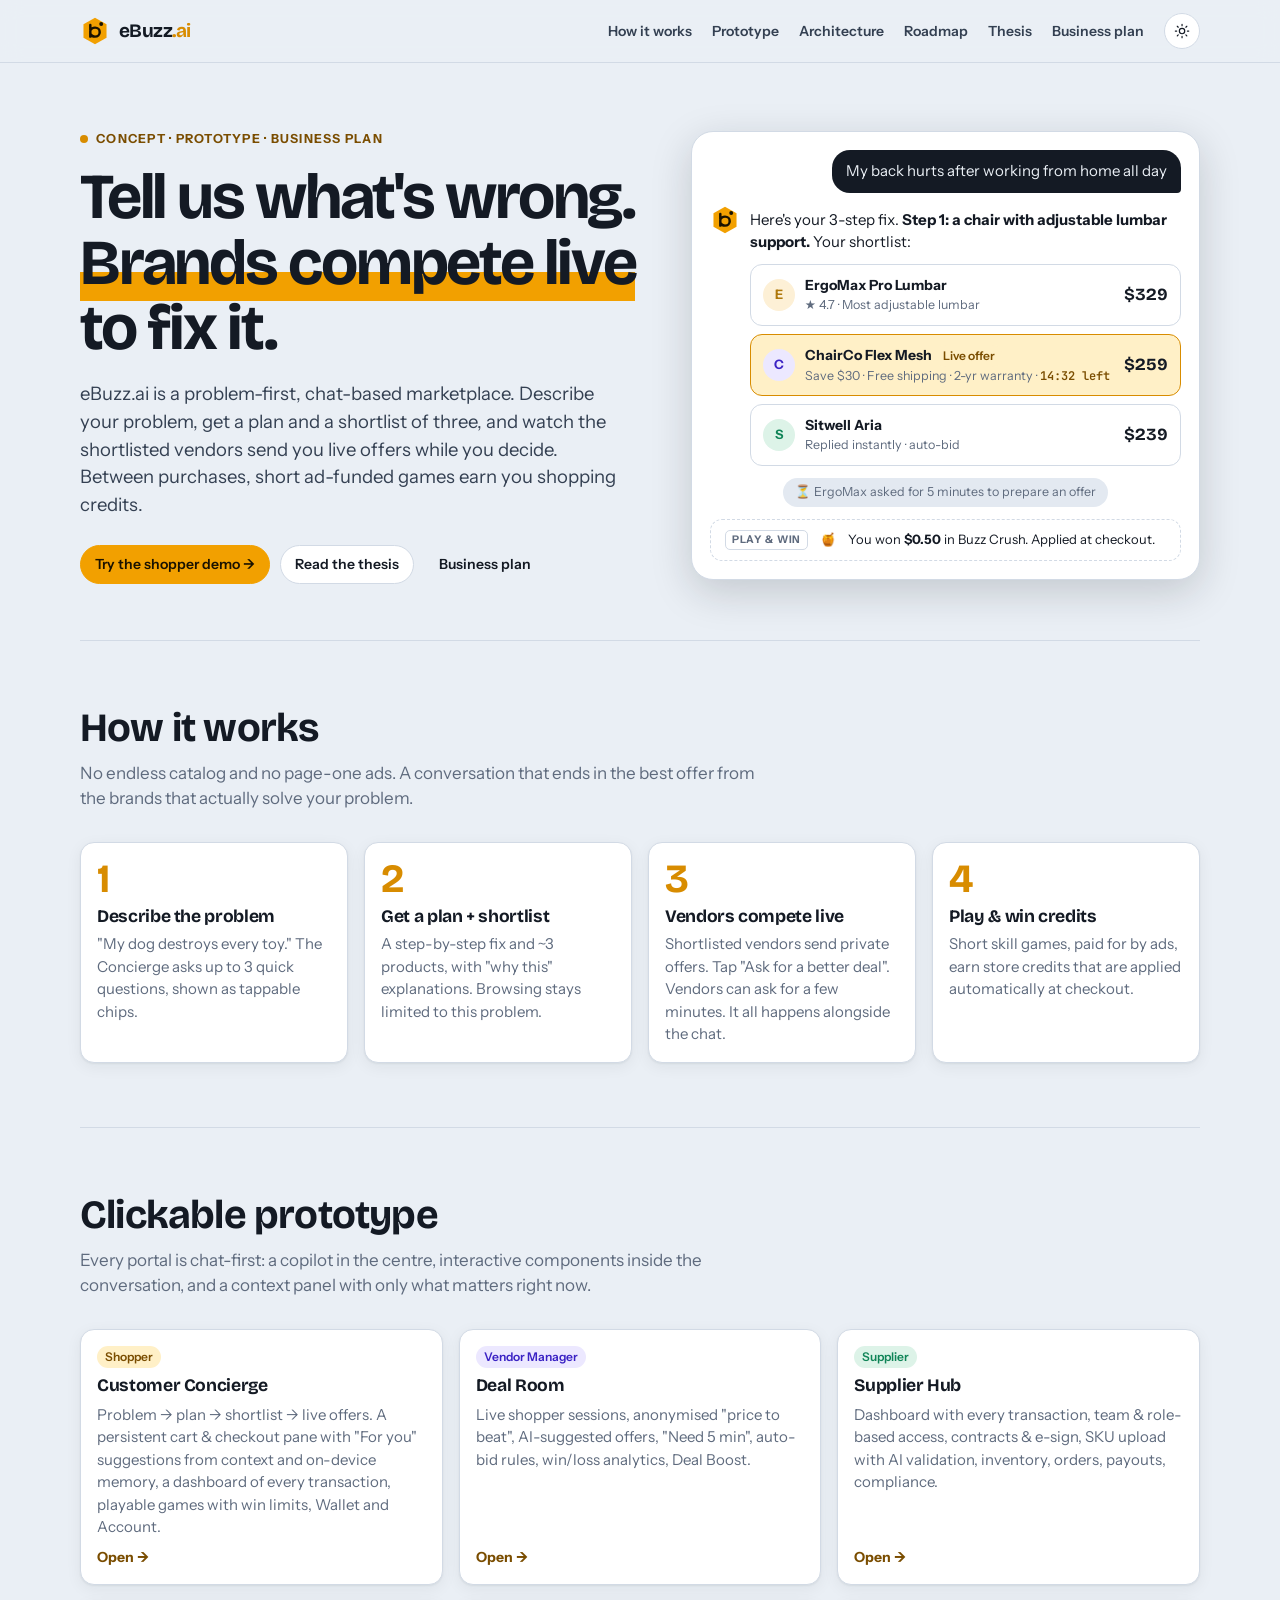
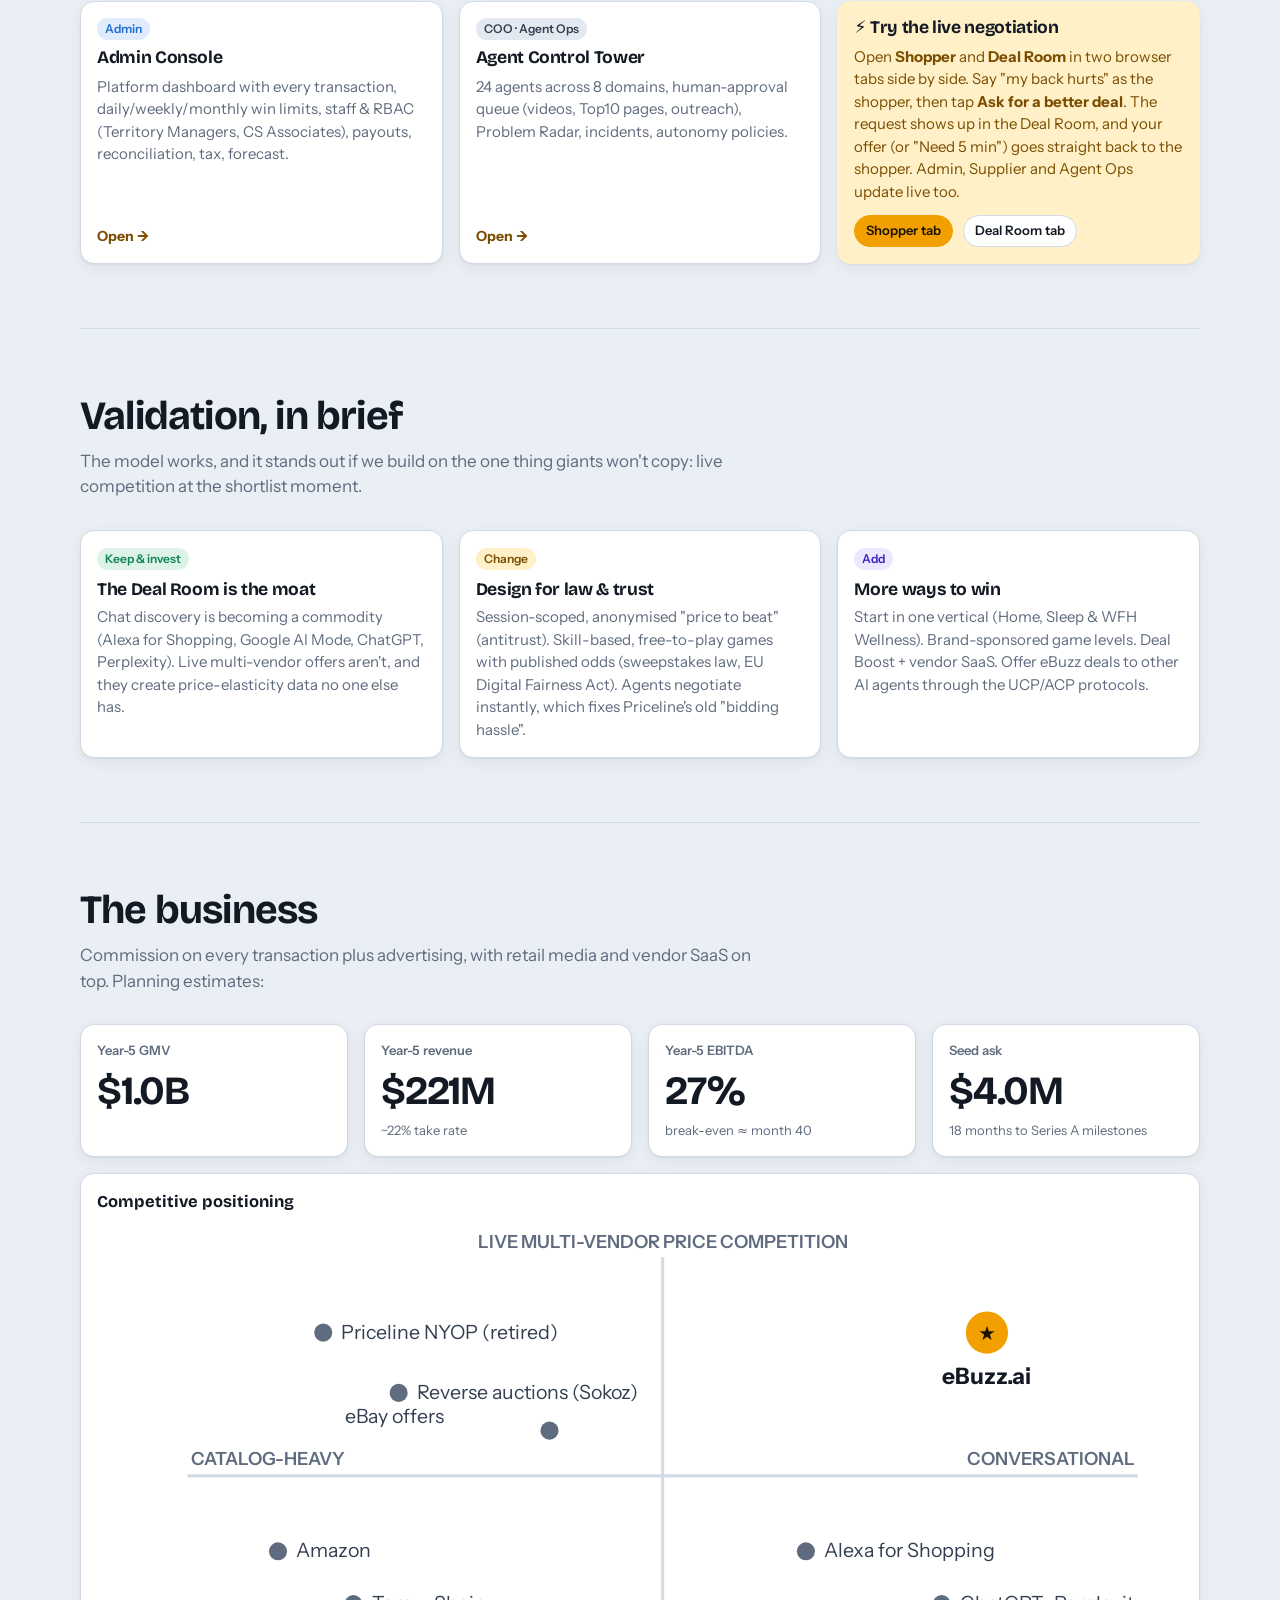
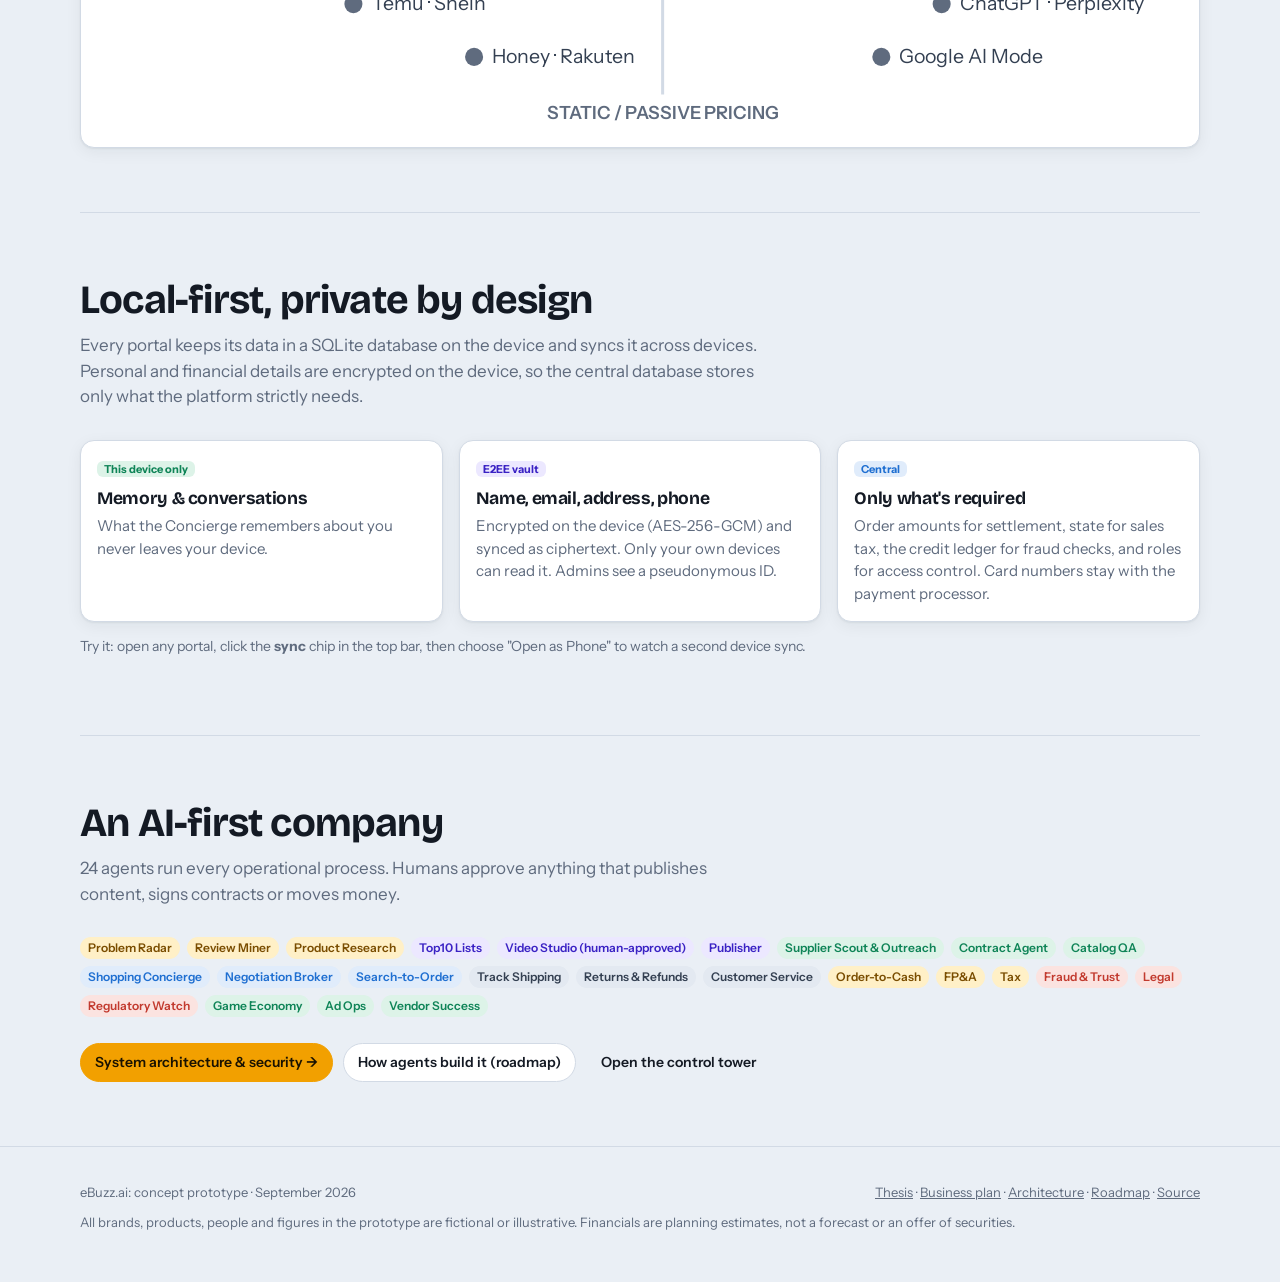
==== commit e3f8c070: "Add system architecture and agent build roadmap pages - architecture.html: principles, logical archi" ====
--- a/index.html
+++ b/index.html
@@ -17,6 +17,8 @@
   <nav class="links">
     <a href="#how" class="hide-m">How it works</a>
     <a href="#portals">Prototype</a>
+    <a href="architecture.html">Architecture</a>
+    <a href="roadmap.html">Roadmap</a>
     <a href="docs.html?d=thesis">Thesis</a>
     <a href="docs.html?d=plan">Business plan</a>
     <button class="icon-btn" id="themeBtn" aria-label="Toggle dark mode"></button>
@@ -134,12 +136,12 @@
     <div class="chips">
       <span class="tag honey">Problem Radar</span><span class="tag honey">Review Miner</span><span class="tag honey">Product Research</span><span class="tag violet">Top10 Lists</span><span class="tag violet">Video Studio (human-approved)</span><span class="tag violet">Publisher</span><span class="tag green">Supplier Scout & Outreach</span><span class="tag green">Contract Agent</span><span class="tag green">Catalog QA</span><span class="tag blue">Shopping Concierge</span><span class="tag blue">Negotiation Broker</span><span class="tag blue">Search-to-Order</span><span class="tag">Track Shipping</span><span class="tag">Returns & Refunds</span><span class="tag">Customer Service</span><span class="tag honey">Order-to-Cash</span><span class="tag honey">FP&A</span><span class="tag honey">Tax</span><span class="tag red">Fraud & Trust</span><span class="tag red">Legal</span><span class="tag red">Regulatory Watch</span><span class="tag green">Game Economy</span><span class="tag green">Ad Ops</span><span class="tag green">Vendor Success</span>
     </div>
-    <div class="row wrap" style="margin-top:26px"><a class="btn primary" href="docs.html?d=plan#10-the-agentic-platform">Read the agent architecture →</a><a class="btn" href="app/agents.html">Open the control tower</a></div>
+    <div class="row wrap" style="margin-top:26px"><a class="btn primary" href="architecture.html">System architecture & security →</a><a class="btn" href="roadmap.html">How agents build it (roadmap)</a><a class="btn ghost" href="app/agents.html">Open the control tower</a></div>
   </section>
 </main>
 
 <footer class="site-foot"><div class="wrap-w">
-  <div class="row between wrap" style="gap:10px"><span>eBuzz.ai: concept prototype · September 2026</span><span><a href="docs.html?d=thesis">Thesis</a> · <a href="docs.html?d=plan">Business plan</a> · <a href="https://github.com/ravikrali/ebuzz-demo">Source</a></span></div>
+  <div class="row between wrap" style="gap:10px"><span>eBuzz.ai: concept prototype · September 2026</span><span><a href="docs.html?d=thesis">Thesis</a> · <a href="docs.html?d=plan">Business plan</a> · <a href="architecture.html">Architecture</a> · <a href="roadmap.html">Roadmap</a> · <a href="https://github.com/ravikrali/ebuzz-demo">Source</a></span></div>
   <p style="margin:10px 0 0">All brands, products, people and figures in the prototype are fictional or illustrative. Financials are planning estimates, not a forecast or an offer of securities.</p>
 </div></footer>
 
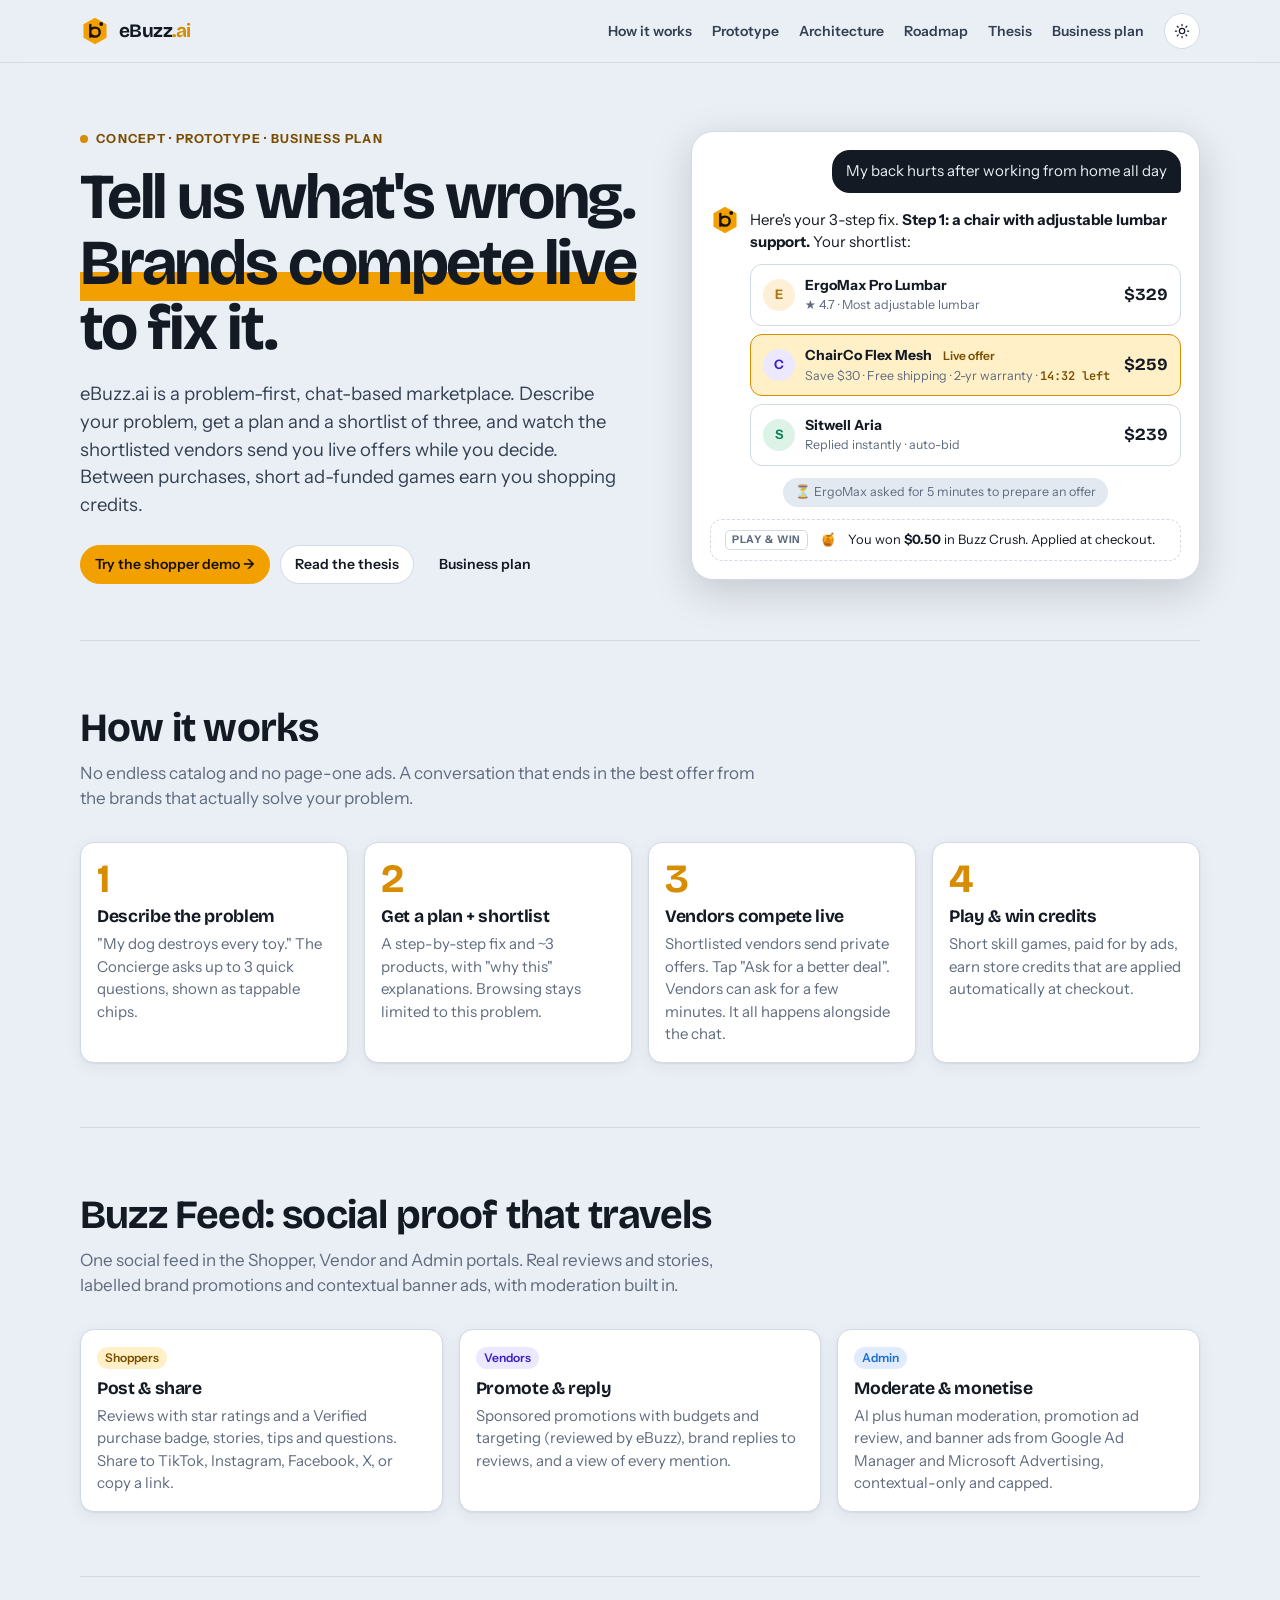
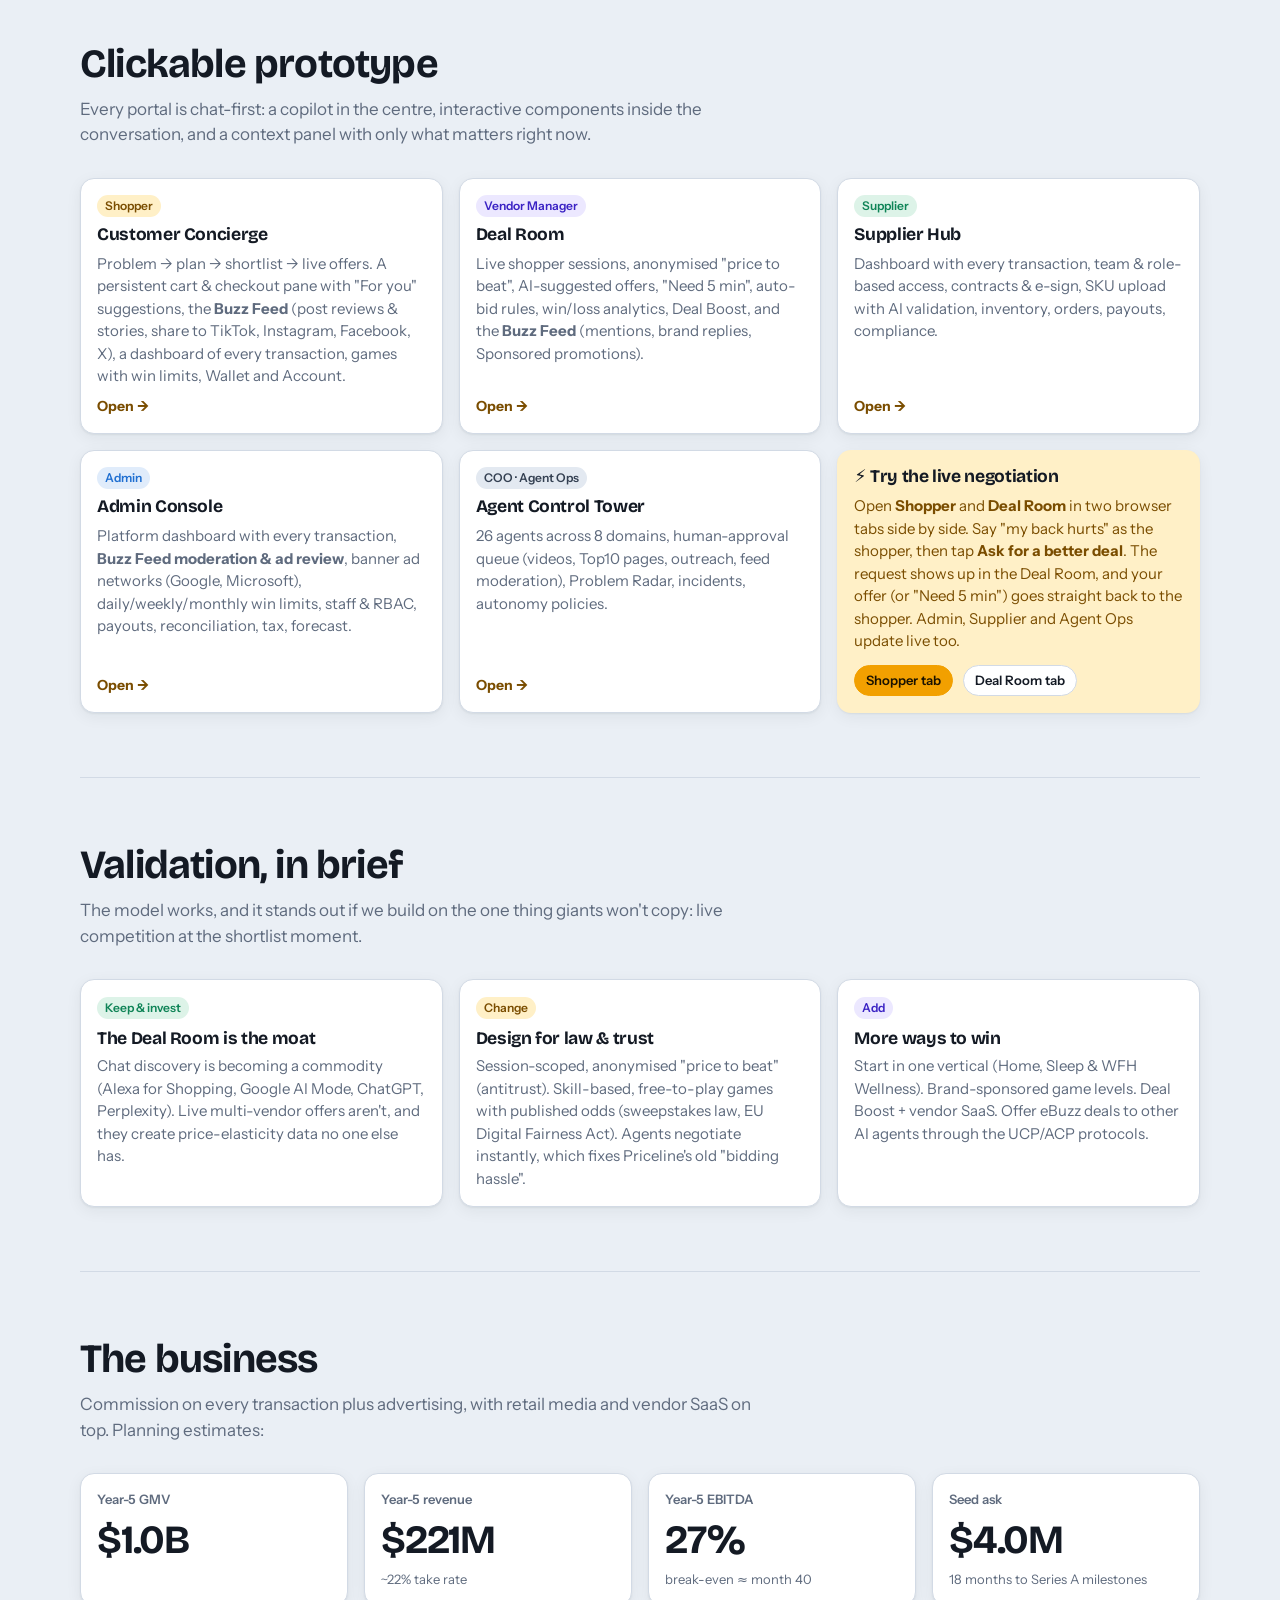
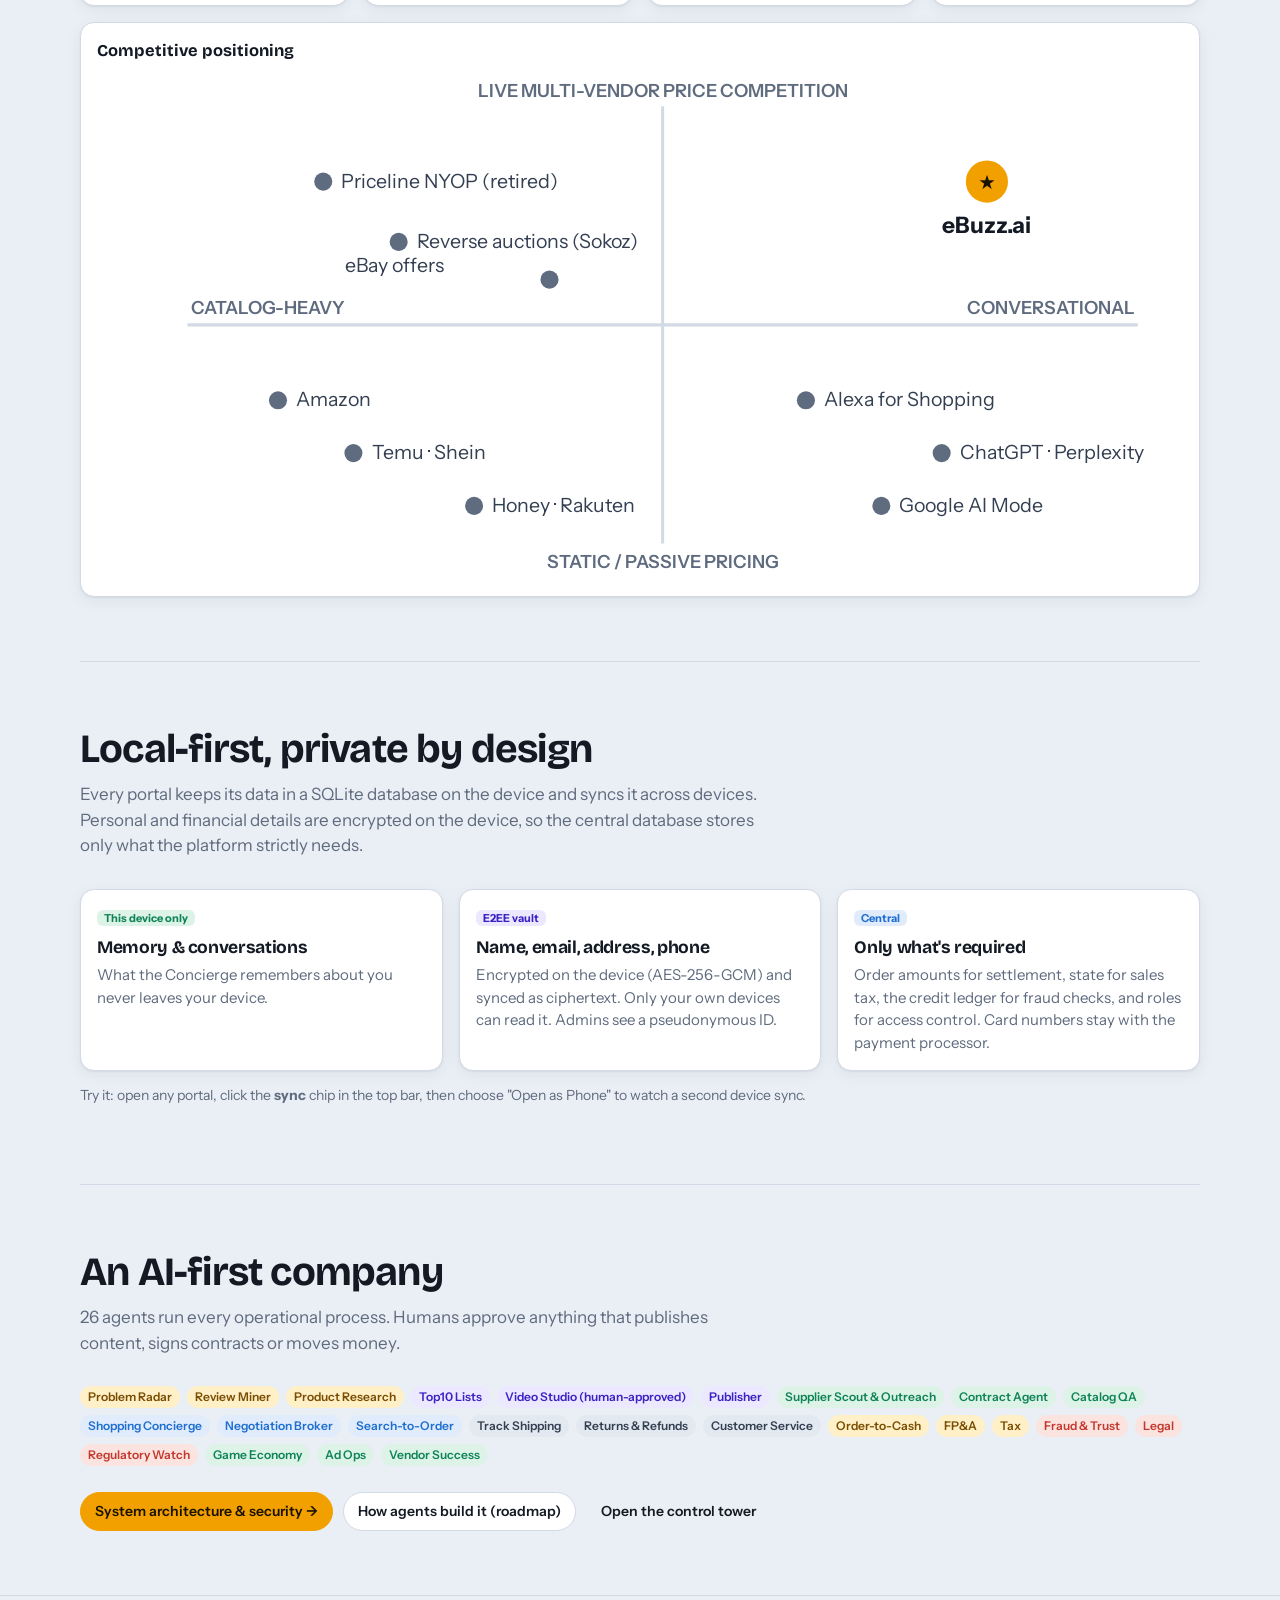
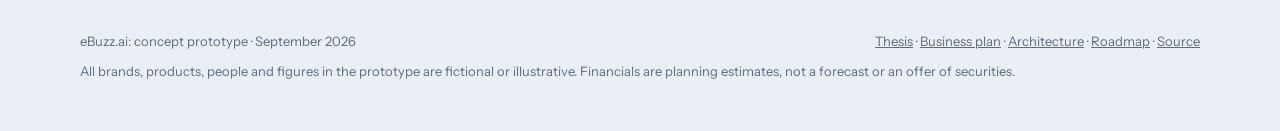
==== commit 0e857c7d: "Add Buzz Feed (social feed) to Shopper, Vendor and Admin portals - Shared feed module: shopper revie" ====
--- a/index.html
+++ b/index.html
@@ -9,7 +9,7 @@
 <link rel="preconnect" href="https://fonts.googleapis.com">
 <link rel="preconnect" href="https://fonts.gstatic.com" crossorigin>
 <link href="https://fonts.googleapis.com/css2?family=Bricolage+Grotesque:opsz,wght@12..96,500;12..96,700&family=Instrument+Sans:wght@400;500;600;700&family=JetBrains+Mono:wght@500;600&display=swap" rel="stylesheet">
-<link rel="stylesheet" href="assets/css/ebuzz.css">
+<link rel="stylesheet" href="assets/css/ebuzz.css?v=8">
 </head>
 <body>
 <header class="site-nav"><div class="in">
@@ -61,15 +61,25 @@
     </div>
   </section>
 
+  <section class="section" id="feed">
+    <h2>Buzz Feed: social proof that travels</h2>
+    <p class="sub">One social feed in the Shopper, Vendor and Admin portals. Real reviews and stories, labelled brand promotions and contextual banner ads, with moderation built in.</p>
+    <div class="grid3">
+      <div class="card"><span class="tag honey">Shoppers</span><h3 style="margin:10px 0 6px">Post & share</h3><p class="muted" style="margin:0">Reviews with star ratings and a Verified purchase badge, stories, tips and questions. Share to TikTok, Instagram, Facebook, X, or copy a link.</p></div>
+      <div class="card"><span class="tag violet">Vendors</span><h3 style="margin:10px 0 6px">Promote & reply</h3><p class="muted" style="margin:0">Sponsored promotions with budgets and targeting (reviewed by eBuzz), brand replies to reviews, and a view of every mention.</p></div>
+      <div class="card"><span class="tag blue">Admin</span><h3 style="margin:10px 0 6px">Moderate & monetise</h3><p class="muted" style="margin:0">AI plus human moderation, promotion ad review, and banner ads from Google Ad Manager and Microsoft Advertising, contextual-only and capped.</p></div>
+    </div>
+  </section>
+
   <section class="section" id="portals">
     <h2>Clickable prototype</h2>
     <p class="sub">Every portal is chat-first: a copilot in the centre, interactive components inside the conversation, and a context panel with only what matters right now.</p>
     <div class="grid3">
-      <a class="card portal-card" href="app/customer.html"><span class="tag honey" style="align-self:flex-start">Shopper</span><h3>Customer Concierge</h3><p class="muted" style="margin:0">Problem → plan → shortlist → live offers. A persistent cart &amp; checkout pane with "For you" suggestions from context and on-device memory, a dashboard of every transaction, playable games with win limits, Wallet and Account.</p><span class="go">Open →</span></a>
-      <a class="card portal-card" href="app/vendor.html"><span class="tag violet" style="align-self:flex-start">Vendor Manager</span><h3>Deal Room</h3><p class="muted" style="margin:0">Live shopper sessions, anonymised "price to beat", AI-suggested offers, "Need 5 min", auto-bid rules, win/loss analytics, Deal Boost.</p><span class="go">Open →</span></a>
+      <a class="card portal-card" href="app/customer.html"><span class="tag honey" style="align-self:flex-start">Shopper</span><h3>Customer Concierge</h3><p class="muted" style="margin:0">Problem → plan → shortlist → live offers. A persistent cart &amp; checkout pane with "For you" suggestions, the <b>Buzz Feed</b> (post reviews &amp; stories, share to TikTok, Instagram, Facebook, X), a dashboard of every transaction, games with win limits, Wallet and Account.</p><span class="go">Open →</span></a>
+      <a class="card portal-card" href="app/vendor.html"><span class="tag violet" style="align-self:flex-start">Vendor Manager</span><h3>Deal Room</h3><p class="muted" style="margin:0">Live shopper sessions, anonymised "price to beat", AI-suggested offers, "Need 5 min", auto-bid rules, win/loss analytics, Deal Boost, and the <b>Buzz Feed</b> (mentions, brand replies, Sponsored promotions).</p><span class="go">Open →</span></a>
       <a class="card portal-card" href="app/supplier.html"><span class="tag green" style="align-self:flex-start">Supplier</span><h3>Supplier Hub</h3><p class="muted" style="margin:0">Dashboard with every transaction, team &amp; role-based access, contracts &amp; e-sign, SKU upload with AI validation, inventory, orders, payouts, compliance.</p><span class="go">Open →</span></a>
-      <a class="card portal-card" href="app/admin.html"><span class="tag blue" style="align-self:flex-start">Admin</span><h3>Admin Console</h3><p class="muted" style="margin:0">Platform dashboard with every transaction, daily/weekly/monthly win limits, staff &amp; RBAC (Territory Managers, CS Associates), payouts, reconciliation, tax, forecast.</p><span class="go">Open →</span></a>
-      <a class="card portal-card" href="app/agents.html"><span class="tag" style="align-self:flex-start">COO · Agent Ops</span><h3>Agent Control Tower</h3><p class="muted" style="margin:0">24 agents across 8 domains, human-approval queue (videos, Top10 pages, outreach), Problem Radar, incidents, autonomy policies.</p><span class="go">Open →</span></a>
+      <a class="card portal-card" href="app/admin.html"><span class="tag blue" style="align-self:flex-start">Admin</span><h3>Admin Console</h3><p class="muted" style="margin:0">Platform dashboard with every transaction, <b>Buzz Feed moderation &amp; ad review</b>, banner ad networks (Google, Microsoft), daily/weekly/monthly win limits, staff &amp; RBAC, payouts, reconciliation, tax, forecast.</p><span class="go">Open →</span></a>
+      <a class="card portal-card" href="app/agents.html"><span class="tag" style="align-self:flex-start">COO · Agent Ops</span><h3>Agent Control Tower</h3><p class="muted" style="margin:0">26 agents across 8 domains, human-approval queue (videos, Top10 pages, outreach, feed moderation), Problem Radar, incidents, autonomy policies.</p><span class="go">Open →</span></a>
       <div class="card" style="background:var(--honey-soft);border-color:transparent"><h3 style="margin-bottom:8px">⚡ Try the live negotiation</h3><p style="margin:0 0 12px;color:var(--honey-ink)">Open <b>Shopper</b> and <b>Deal Room</b> in two browser tabs side by side. Say "my back hurts" as the shopper, then tap <b>Ask for a better deal</b>. The request shows up in the Deal Room, and your offer (or "Need 5 min") goes straight back to the shopper. Admin, Supplier and Agent Ops update live too.</p><div class="row wrap"><a class="btn sm primary" href="app/customer.html" target="_blank">Shopper tab</a><a class="btn sm" href="app/vendor.html" target="_blank">Deal Room tab</a></div></div>
     </div>
   </section>
@@ -132,7 +142,7 @@
 
   <section class="section">
     <h2>An AI-first company</h2>
-    <p class="sub">24 agents run every operational process. Humans approve anything that publishes content, signs contracts or moves money.</p>
+    <p class="sub">26 agents run every operational process. Humans approve anything that publishes content, signs contracts or moves money.</p>
     <div class="chips">
       <span class="tag honey">Problem Radar</span><span class="tag honey">Review Miner</span><span class="tag honey">Product Research</span><span class="tag violet">Top10 Lists</span><span class="tag violet">Video Studio (human-approved)</span><span class="tag violet">Publisher</span><span class="tag green">Supplier Scout & Outreach</span><span class="tag green">Contract Agent</span><span class="tag green">Catalog QA</span><span class="tag blue">Shopping Concierge</span><span class="tag blue">Negotiation Broker</span><span class="tag blue">Search-to-Order</span><span class="tag">Track Shipping</span><span class="tag">Returns & Refunds</span><span class="tag">Customer Service</span><span class="tag honey">Order-to-Cash</span><span class="tag honey">FP&A</span><span class="tag honey">Tax</span><span class="tag red">Fraud & Trust</span><span class="tag red">Legal</span><span class="tag red">Regulatory Watch</span><span class="tag green">Game Economy</span><span class="tag green">Ad Ops</span><span class="tag green">Vendor Success</span>
     </div>
@@ -145,7 +155,7 @@
   <p style="margin:10px 0 0">All brands, products, people and figures in the prototype are fictional or illustrative. Financials are planning estimates, not a forecast or an offer of securities.</p>
 </div></footer>
 
-<script src="assets/js/ui.js"></script>
+<script src="assets/js/ui.js?v=8"></script>
 <script>
   document.getElementById('brand').insertAdjacentHTML('afterbegin', EB.logo());
   document.querySelectorAll('[data-logo]').forEach((e) => (e.innerHTML = EB.logo(30)));
--- a/assets/css/ebuzz.css
+++ b/assets/css/ebuzz.css
@@ -466,3 +466,33 @@
 @media (max-width: 720px) { .m-theme { display: grid; } }
 .grid2 > *, .grid3 > *, .grid4 > * { min-width: 0; }
 .field input, .field select, .field textarea { min-width: 0; width: 100%; }
+
+/* ---------- Buzz Feed ---------- */
+.feed-wrap { max-width: 700px; margin: 0 auto; display: flex; flex-direction: column; gap: 12px; }
+.post { background: var(--surface); border: 1px solid var(--line); border-radius: 16px; padding: 14px 16px; }
+.post.promo { border-color: color-mix(in srgb, var(--honey) 55%, var(--line)); }
+.post.dim { opacity: .72; border-style: dashed; }
+.post-av { width: 40px; height: 40px; border-radius: 50%; background: var(--surface-2); display: grid; place-items: center; font-size: 20px; flex: none; }
+.post-text { margin: 8px 0 0; font-size: 14.5px; line-height: 1.55; white-space: pre-wrap; }
+.post-prod { display: flex; gap: 10px; align-items: center; margin-top: 10px; padding: 8px; border-radius: 12px; background: var(--surface-2); }
+.post-art { width: 46px; height: 46px; border-radius: 10px; display: grid; place-items: center; font-size: 24px; background: linear-gradient(135deg, var(--accent-soft), var(--surface)); flex: none; }
+.post-actions { display: flex; gap: 4px; margin-top: 10px; border-top: 1px solid var(--line); padding-top: 8px; flex-wrap: wrap; }
+.post-actions button { border: 0; background: transparent; border-radius: 999px; padding: 6px 12px; font-size: 13px; font-weight: 600; color: var(--muted); }
+.post-actions button:hover { background: var(--surface-2); color: var(--ink); }
+.post-actions button.on { color: var(--red); }
+.post-comments { margin-top: 8px; display: flex; flex-direction: column; gap: 6px; }
+.post-comments .cm { font-size: 13.5px; background: var(--surface-2); padding: 7px 10px; border-radius: 10px; }
+.ad-slot { border: 1px dashed var(--line); border-radius: 16px; padding: 12px 16px; background: var(--surface); }
+.ad-art { width: 64px; height: 64px; border-radius: 12px; display: grid; place-items: center; font-size: 32px; background: linear-gradient(135deg, var(--blue-soft), var(--surface-2)); flex: none; }
+.ad-why { border: 0; background: transparent; color: var(--muted); font-size: 14px; }
+.share-grid { display: grid; grid-template-columns: repeat(3, 1fr); gap: 8px; margin-top: 12px; }
+.share-grid button { border: 1px solid var(--line); background: var(--surface); border-radius: 12px; padding: 12px 6px; display: flex; flex-direction: column; align-items: center; gap: 6px; font-size: 12.5px; font-weight: 600; }
+.share-grid button:hover { border-color: var(--accent); }
+.sh { width: 38px; height: 38px; border-radius: 50%; display: grid; place-items: center; color: #fff; font-weight: 800; font-size: 17px; }
+.sh.tt { background: #111; } .sh.ig { background: linear-gradient(45deg, #F58529, #DD2A7B, #8134AF); } .sh.fb { background: #1877F2; } .sh.xx { background: #000; } .sh.cp { background: var(--muted); }
+.composer-card textarea { width: 100%; border: 1px solid var(--line); border-radius: 12px; padding: 10px 12px; background: var(--surface); resize: vertical; min-height: 70px; }
+.composer-card textarea:focus { outline: 2px solid var(--accent); border-color: transparent; }
+.star-in button { border: 0; background: transparent; font-size: 22px; color: var(--surface-3); padding: 0 1px; }
+.star-in button.on { color: var(--honey-strong); }
+.post.hl { box-shadow: 0 0 0 3px var(--accent); }
+.post-comments[hidden] { display: none; }
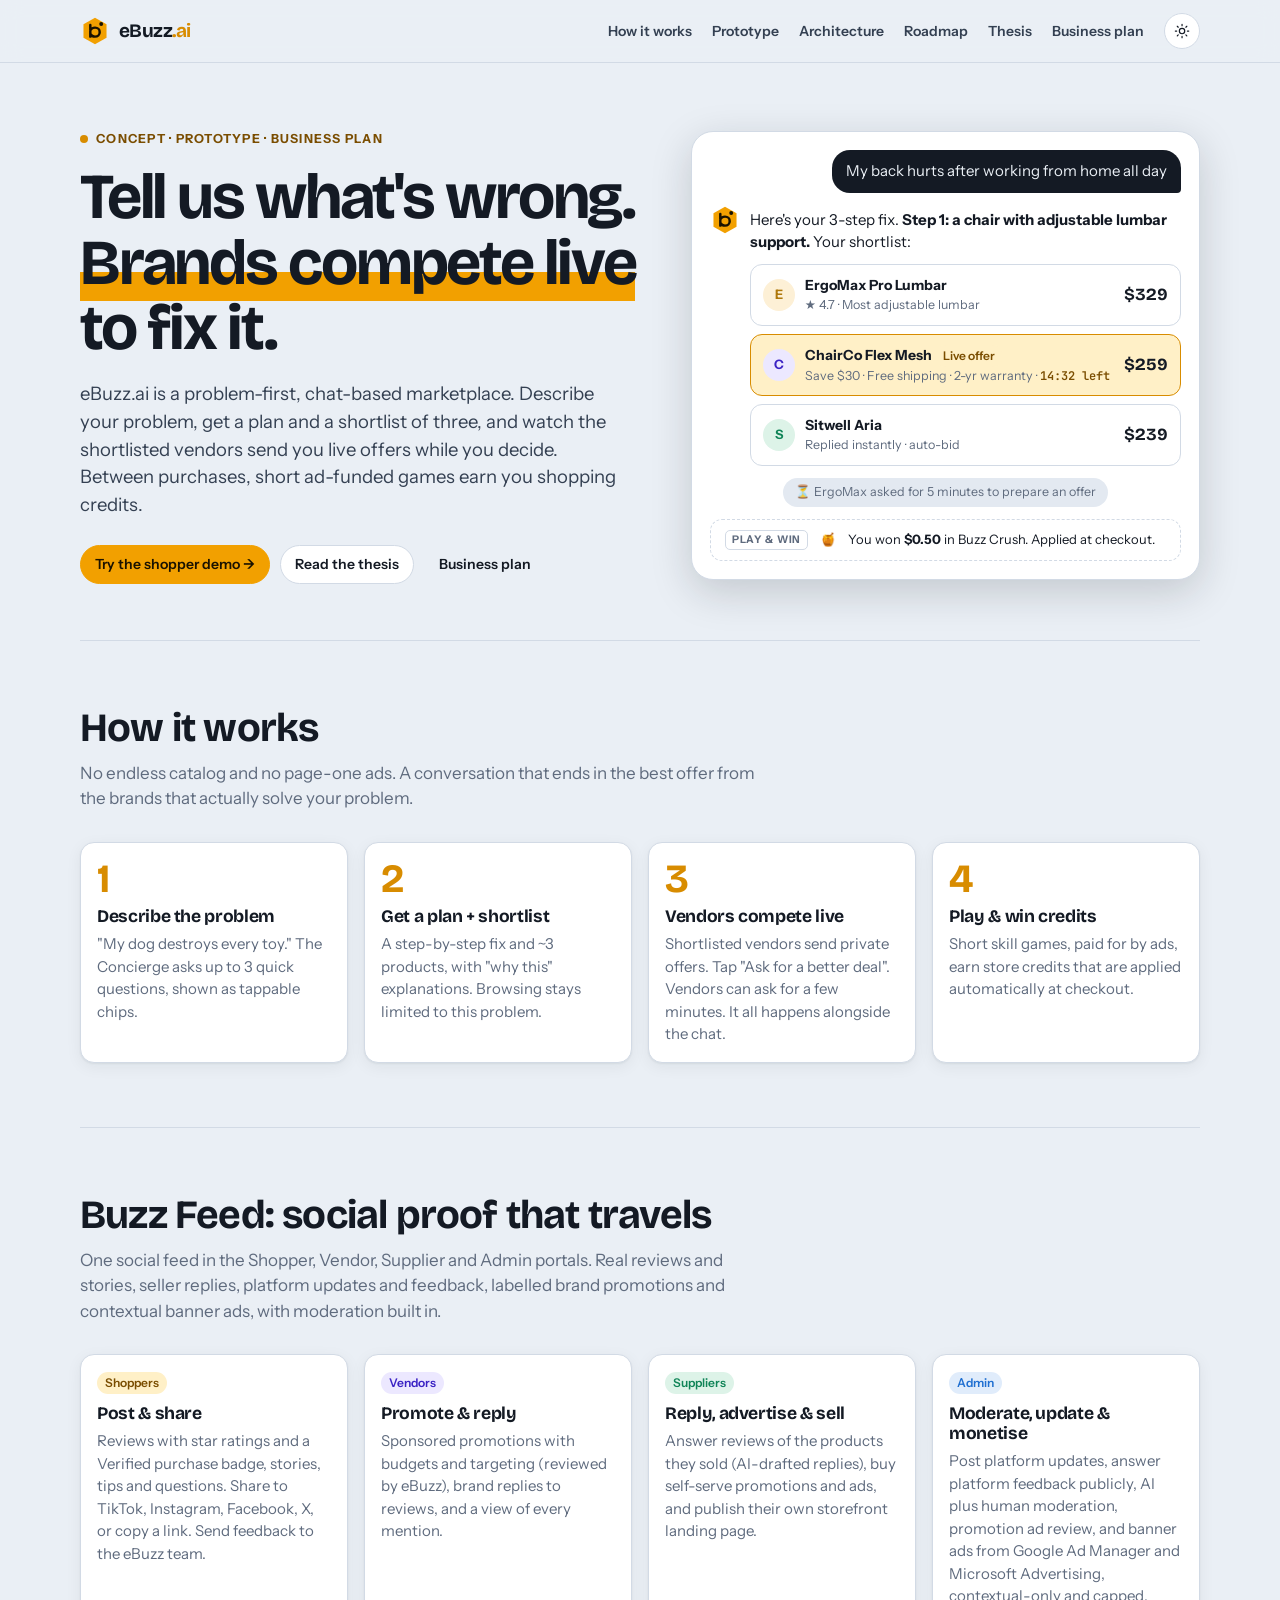
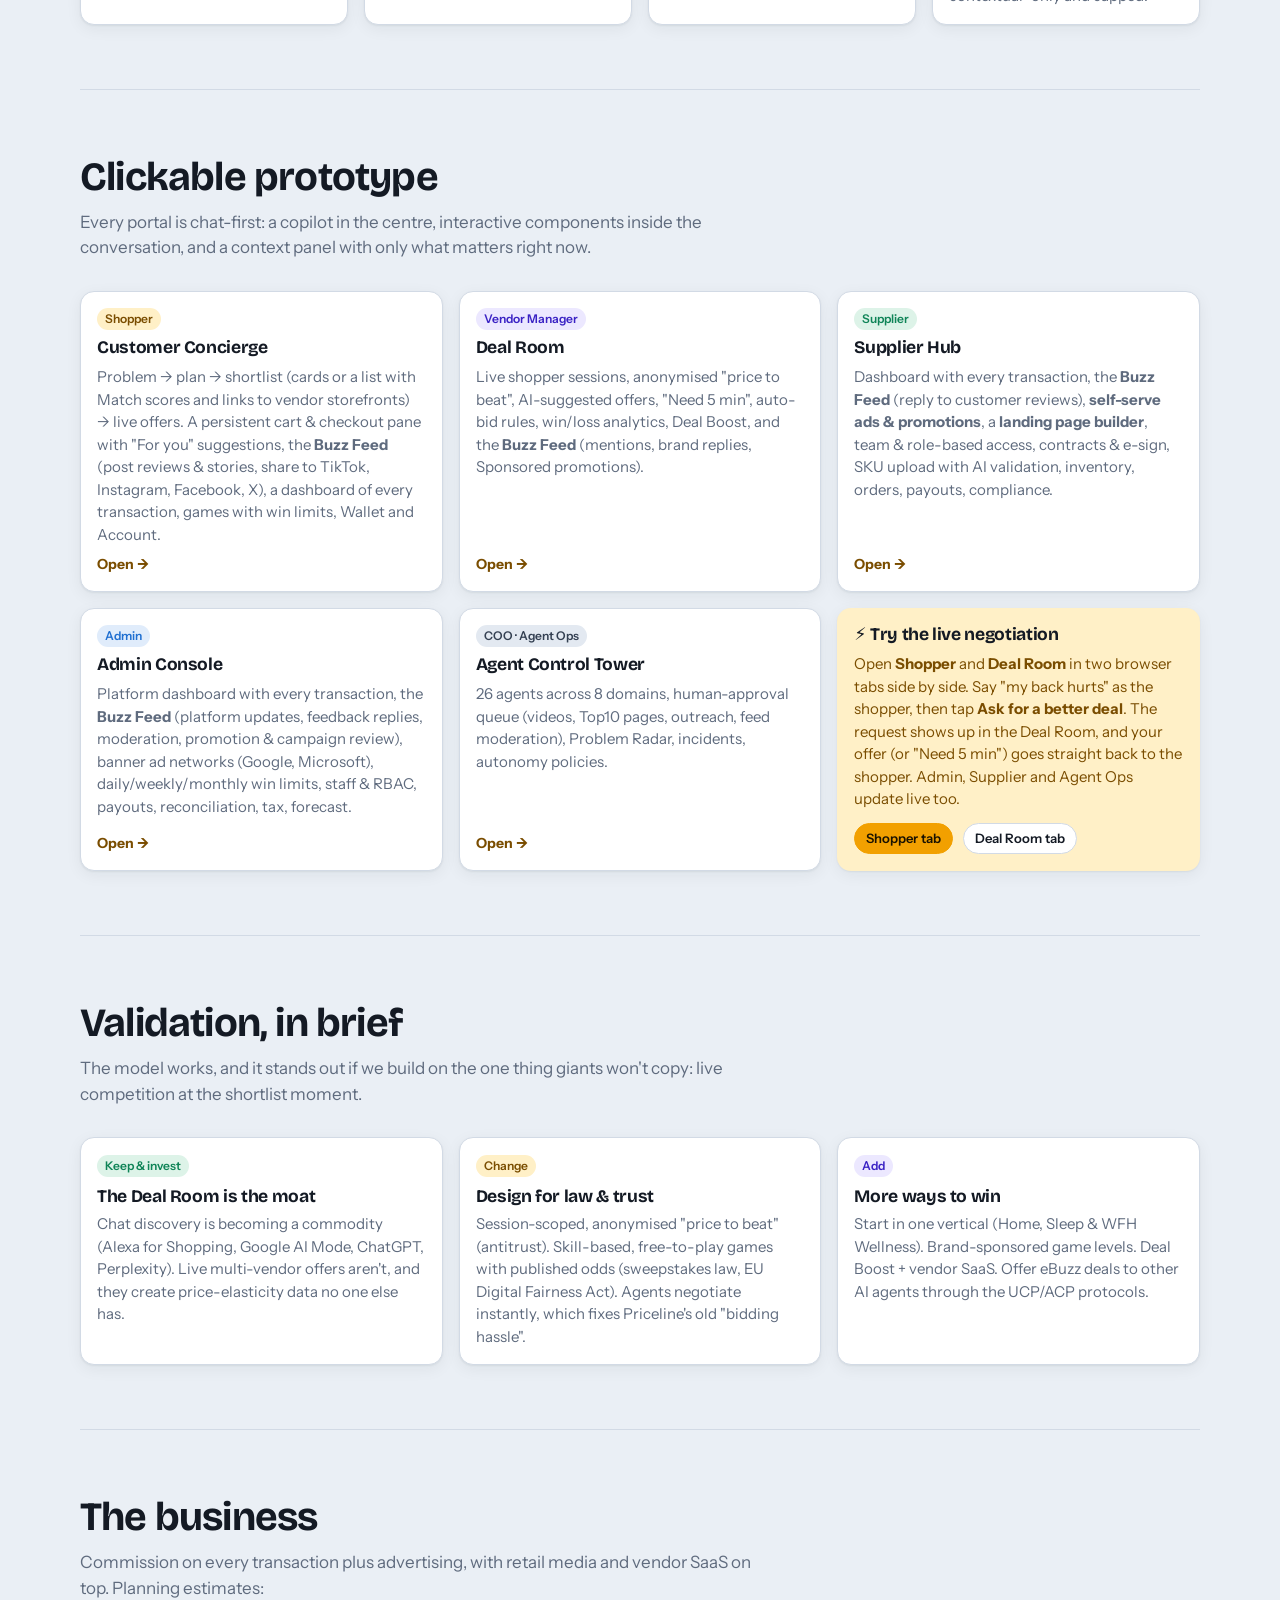
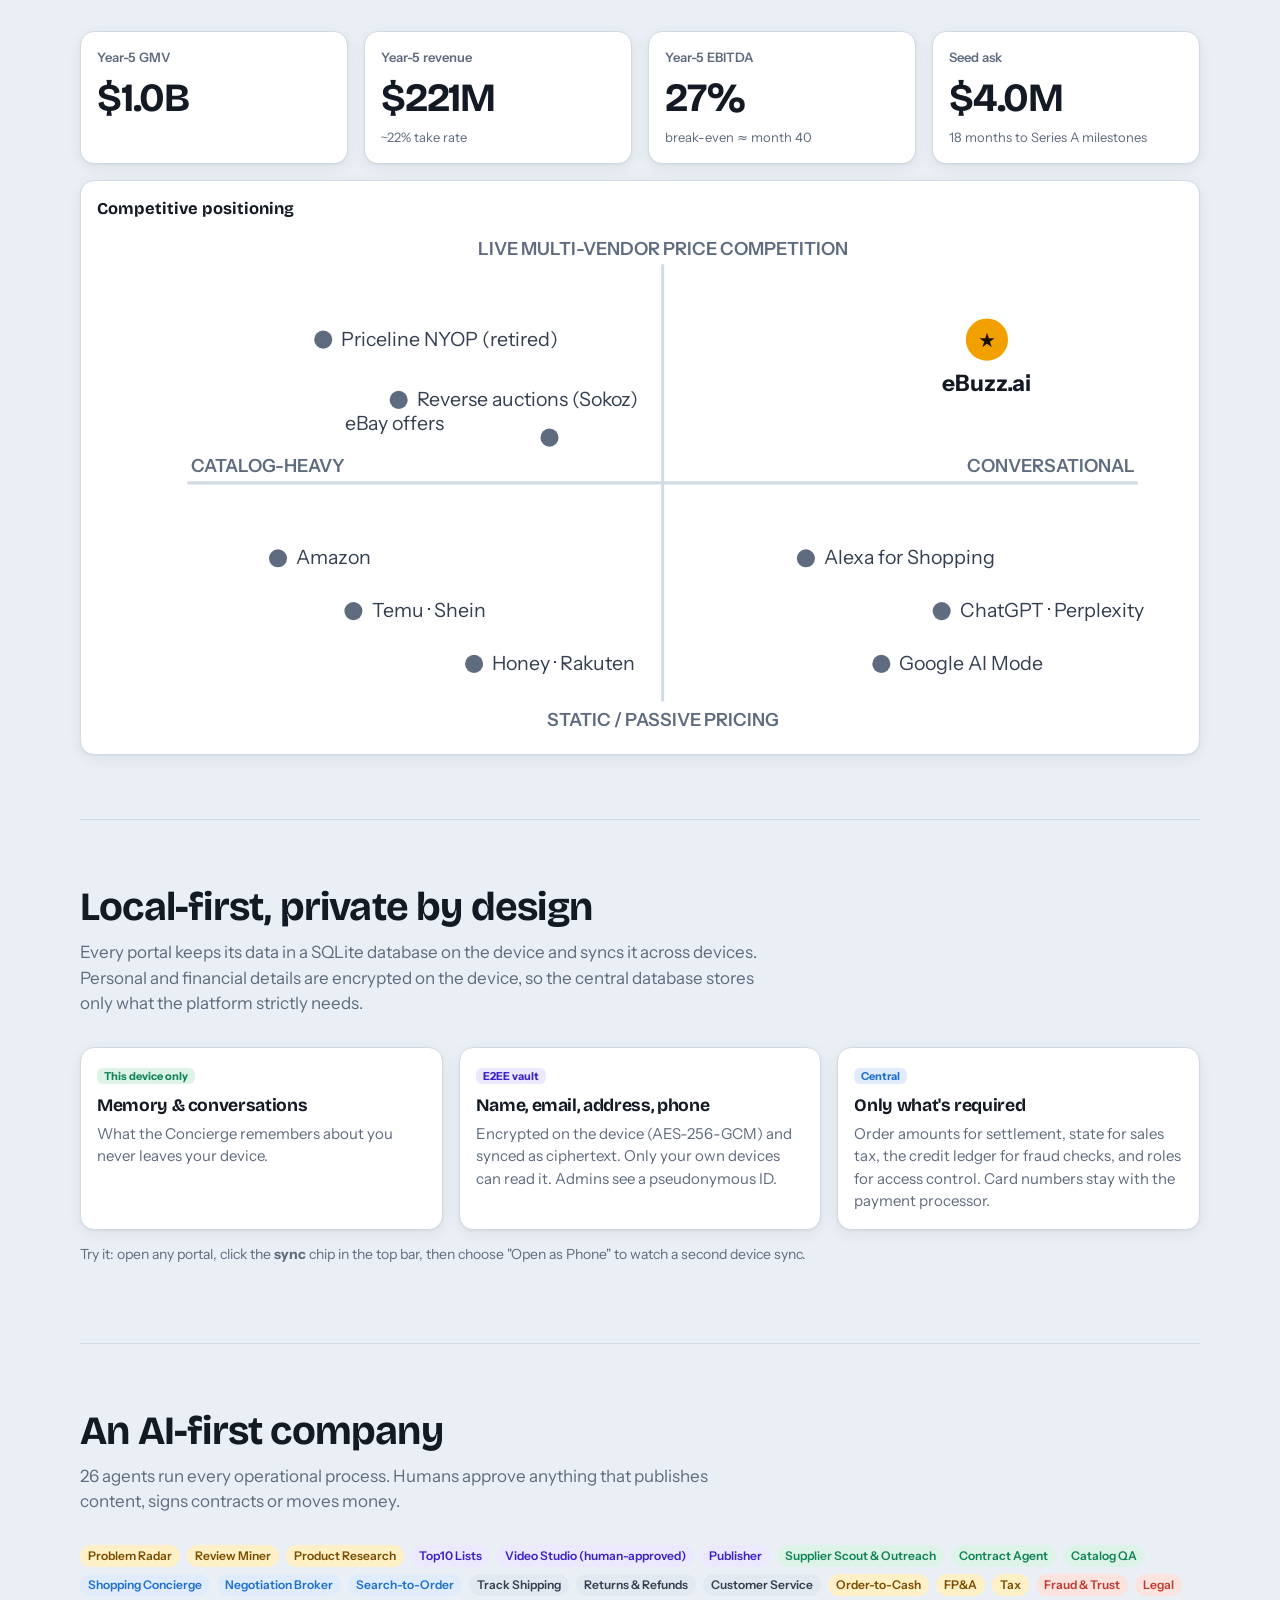
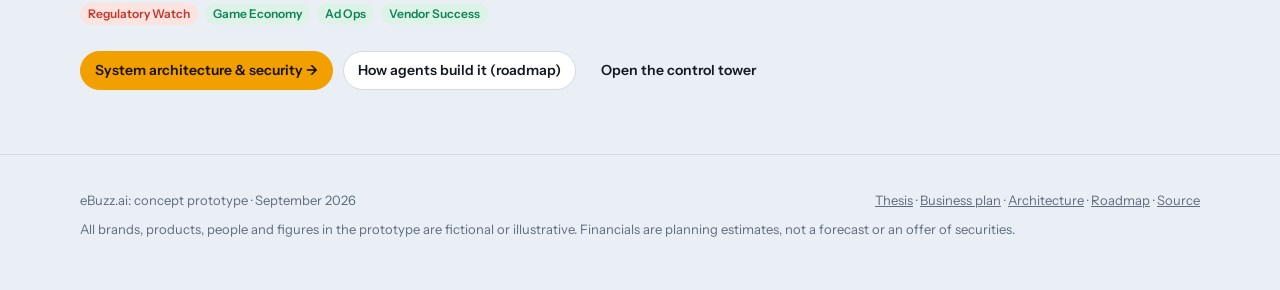
==== commit 3e33bd7d: "Add Buzz Feed to Supplier and Admin, supplier ads store and landing pages, shopper list view - Suppl" ====
--- a/index.html
+++ b/index.html
@@ -9,7 +9,7 @@
 <link rel="preconnect" href="https://fonts.googleapis.com">
 <link rel="preconnect" href="https://fonts.gstatic.com" crossorigin>
 <link href="https://fonts.googleapis.com/css2?family=Bricolage+Grotesque:opsz,wght@12..96,500;12..96,700&family=Instrument+Sans:wght@400;500;600;700&family=JetBrains+Mono:wght@500;600&display=swap" rel="stylesheet">
-<link rel="stylesheet" href="assets/css/ebuzz.css?v=8">
+<link rel="stylesheet" href="assets/css/ebuzz.css?v=9">
 </head>
 <body>
 <header class="site-nav"><div class="in">
@@ -63,11 +63,12 @@
 
   <section class="section" id="feed">
     <h2>Buzz Feed: social proof that travels</h2>
-    <p class="sub">One social feed in the Shopper, Vendor and Admin portals. Real reviews and stories, labelled brand promotions and contextual banner ads, with moderation built in.</p>
-    <div class="grid3">
-      <div class="card"><span class="tag honey">Shoppers</span><h3 style="margin:10px 0 6px">Post & share</h3><p class="muted" style="margin:0">Reviews with star ratings and a Verified purchase badge, stories, tips and questions. Share to TikTok, Instagram, Facebook, X, or copy a link.</p></div>
+    <p class="sub">One social feed in the Shopper, Vendor, Supplier and Admin portals. Real reviews and stories, seller replies, platform updates and feedback, labelled brand promotions and contextual banner ads, with moderation built in.</p>
+    <div class="grid3" style="grid-template-columns:repeat(auto-fit,minmax(220px,1fr))">
+      <div class="card"><span class="tag honey">Shoppers</span><h3 style="margin:10px 0 6px">Post & share</h3><p class="muted" style="margin:0">Reviews with star ratings and a Verified purchase badge, stories, tips and questions. Share to TikTok, Instagram, Facebook, X, or copy a link. Send feedback to the eBuzz team.</p></div>
       <div class="card"><span class="tag violet">Vendors</span><h3 style="margin:10px 0 6px">Promote & reply</h3><p class="muted" style="margin:0">Sponsored promotions with budgets and targeting (reviewed by eBuzz), brand replies to reviews, and a view of every mention.</p></div>
-      <div class="card"><span class="tag blue">Admin</span><h3 style="margin:10px 0 6px">Moderate & monetise</h3><p class="muted" style="margin:0">AI plus human moderation, promotion ad review, and banner ads from Google Ad Manager and Microsoft Advertising, contextual-only and capped.</p></div>
+      <div class="card"><span class="tag green">Suppliers</span><h3 style="margin:10px 0 6px">Reply, advertise & sell</h3><p class="muted" style="margin:0">Answer reviews of the products they sold (AI-drafted replies), buy self-serve promotions and ads, and publish their own storefront landing page.</p></div>
+      <div class="card"><span class="tag blue">Admin</span><h3 style="margin:10px 0 6px">Moderate, update & monetise</h3><p class="muted" style="margin:0">Post platform updates, answer platform feedback publicly, AI plus human moderation, promotion ad review, and banner ads from Google Ad Manager and Microsoft Advertising, contextual-only and capped.</p></div>
     </div>
   </section>
 
@@ -75,10 +76,10 @@
     <h2>Clickable prototype</h2>
     <p class="sub">Every portal is chat-first: a copilot in the centre, interactive components inside the conversation, and a context panel with only what matters right now.</p>
     <div class="grid3">
-      <a class="card portal-card" href="app/customer.html"><span class="tag honey" style="align-self:flex-start">Shopper</span><h3>Customer Concierge</h3><p class="muted" style="margin:0">Problem → plan → shortlist → live offers. A persistent cart &amp; checkout pane with "For you" suggestions, the <b>Buzz Feed</b> (post reviews &amp; stories, share to TikTok, Instagram, Facebook, X), a dashboard of every transaction, games with win limits, Wallet and Account.</p><span class="go">Open →</span></a>
+      <a class="card portal-card" href="app/customer.html"><span class="tag honey" style="align-self:flex-start">Shopper</span><h3>Customer Concierge</h3><p class="muted" style="margin:0">Problem → plan → shortlist (cards or a list with Match scores and links to vendor storefronts) → live offers. A persistent cart &amp; checkout pane with "For you" suggestions, the <b>Buzz Feed</b> (post reviews &amp; stories, share to TikTok, Instagram, Facebook, X), a dashboard of every transaction, games with win limits, Wallet and Account.</p><span class="go">Open →</span></a>
       <a class="card portal-card" href="app/vendor.html"><span class="tag violet" style="align-self:flex-start">Vendor Manager</span><h3>Deal Room</h3><p class="muted" style="margin:0">Live shopper sessions, anonymised "price to beat", AI-suggested offers, "Need 5 min", auto-bid rules, win/loss analytics, Deal Boost, and the <b>Buzz Feed</b> (mentions, brand replies, Sponsored promotions).</p><span class="go">Open →</span></a>
-      <a class="card portal-card" href="app/supplier.html"><span class="tag green" style="align-self:flex-start">Supplier</span><h3>Supplier Hub</h3><p class="muted" style="margin:0">Dashboard with every transaction, team &amp; role-based access, contracts &amp; e-sign, SKU upload with AI validation, inventory, orders, payouts, compliance.</p><span class="go">Open →</span></a>
-      <a class="card portal-card" href="app/admin.html"><span class="tag blue" style="align-self:flex-start">Admin</span><h3>Admin Console</h3><p class="muted" style="margin:0">Platform dashboard with every transaction, <b>Buzz Feed moderation &amp; ad review</b>, banner ad networks (Google, Microsoft), daily/weekly/monthly win limits, staff &amp; RBAC, payouts, reconciliation, tax, forecast.</p><span class="go">Open →</span></a>
+      <a class="card portal-card" href="app/supplier.html"><span class="tag green" style="align-self:flex-start">Supplier</span><h3>Supplier Hub</h3><p class="muted" style="margin:0">Dashboard with every transaction, the <b>Buzz Feed</b> (reply to customer reviews), <b>self-serve ads &amp; promotions</b>, a <b>landing page builder</b>, team &amp; role-based access, contracts &amp; e-sign, SKU upload with AI validation, inventory, orders, payouts, compliance.</p><span class="go">Open →</span></a>
+      <a class="card portal-card" href="app/admin.html"><span class="tag blue" style="align-self:flex-start">Admin</span><h3>Admin Console</h3><p class="muted" style="margin:0">Platform dashboard with every transaction, the <b>Buzz Feed</b> (platform updates, feedback replies, moderation, promotion &amp; campaign review), banner ad networks (Google, Microsoft), daily/weekly/monthly win limits, staff &amp; RBAC, payouts, reconciliation, tax, forecast.</p><span class="go">Open →</span></a>
       <a class="card portal-card" href="app/agents.html"><span class="tag" style="align-self:flex-start">COO · Agent Ops</span><h3>Agent Control Tower</h3><p class="muted" style="margin:0">26 agents across 8 domains, human-approval queue (videos, Top10 pages, outreach, feed moderation), Problem Radar, incidents, autonomy policies.</p><span class="go">Open →</span></a>
       <div class="card" style="background:var(--honey-soft);border-color:transparent"><h3 style="margin-bottom:8px">⚡ Try the live negotiation</h3><p style="margin:0 0 12px;color:var(--honey-ink)">Open <b>Shopper</b> and <b>Deal Room</b> in two browser tabs side by side. Say "my back hurts" as the shopper, then tap <b>Ask for a better deal</b>. The request shows up in the Deal Room, and your offer (or "Need 5 min") goes straight back to the shopper. Admin, Supplier and Agent Ops update live too.</p><div class="row wrap"><a class="btn sm primary" href="app/customer.html" target="_blank">Shopper tab</a><a class="btn sm" href="app/vendor.html" target="_blank">Deal Room tab</a></div></div>
     </div>
@@ -155,7 +156,7 @@
   <p style="margin:10px 0 0">All brands, products, people and figures in the prototype are fictional or illustrative. Financials are planning estimates, not a forecast or an offer of securities.</p>
 </div></footer>
 
-<script src="assets/js/ui.js?v=8"></script>
+<script src="assets/js/ui.js?v=9"></script>
 <script>
   document.getElementById('brand').insertAdjacentHTML('afterbegin', EB.logo());
   document.querySelectorAll('[data-logo]').forEach((e) => (e.innerHTML = EB.logo(30)));
--- a/assets/css/ebuzz.css
+++ b/assets/css/ebuzz.css
@@ -496,3 +496,51 @@
 .star-in button.on { color: var(--honey-strong); }
 .post.hl { box-shadow: 0 0 0 3px var(--accent); }
 .post-comments[hidden] { display: none; }
+
+/* ---------- product list view ---------- */
+.pgrid-bar { display: flex; justify-content: space-between; align-items: center; gap: 8px; margin-bottom: 8px; flex-wrap: wrap; }
+.pgrid-bar .seg button { padding: 4px 10px; font-size: 12.5px; }
+.plist-wrap { overflow-x: auto; border: 1px solid var(--line); border-radius: var(--radius); background: var(--surface); }
+.plist { width: 100%; border-collapse: collapse; font-size: 13.5px; min-width: 640px; }
+.plist th { text-align: left; font-size: 11.5px; text-transform: uppercase; letter-spacing: .04em; color: var(--muted); font-weight: 600; padding: 9px 10px; border-bottom: 1px solid var(--line); background: var(--surface-2); white-space: nowrap; cursor: pointer; user-select: none; }
+.plist th.nosort { cursor: default; }
+.plist td { padding: 10px; border-bottom: 1px solid var(--line); vertical-align: top; }
+.plist tr:last-child td { border-bottom: 0; }
+.plist tr.best td { background: var(--green-soft); }
+.plist .pl-em { width: 40px; height: 40px; border-radius: 10px; display: grid; place-items: center; font-size: 22px; background: var(--surface-2); flex: none; }
+.plist .pl-desc { color: var(--muted); font-size: 12.5px; margin-top: 2px; max-width: 340px; }
+.plist .num { white-space: nowrap; }
+.match { display: inline-flex; align-items: center; gap: 6px; white-space: nowrap; font-weight: 700; }
+.match i { display: block; width: 44px; height: 6px; border-radius: 4px; background: var(--surface-2); overflow: hidden; }
+.match i b { display: block; height: 100%; background: var(--green); border-radius: 4px; }
+a.vlink { color: var(--accent-ink); font-weight: 600; text-decoration: underline; text-underline-offset: 2px; }
+/* ---------- storefront pages ---------- */
+.store { border: 1px solid var(--line); border-radius: 18px; overflow: hidden; background: var(--surface); }
+.store-hero { display: flex; gap: 16px; padding: 22px 18px; background: linear-gradient(135deg, color-mix(in srgb, var(--store) 22%, var(--surface)), var(--surface)); border-bottom: 3px solid var(--store); flex-wrap: wrap; }
+.store-hero h2 { font-size: 24px; margin: 6px 0 4px; }
+.store-hero p { margin: 0 0 8px; color: var(--muted); }
+.store-logo { width: 64px; height: 64px; border-radius: 16px; display: grid; place-items: center; font-size: 34px; background: var(--surface); border: 2px solid var(--store); flex: none; }
+.store-name { font-size: 15px; }
+.store-sec { padding: 16px 18px; border-bottom: 1px solid var(--line); }
+.store-sec h3 { font-size: 15px; margin: 0 0 10px; }
+.store-grid { display: grid; grid-template-columns: repeat(auto-fill, minmax(170px, 1fr)); gap: 10px; }
+.store-card { border: 1px solid var(--line); border-radius: 12px; padding: 10px; display: flex; flex-direction: column; gap: 4px; }
+.store-card .nm { font-weight: 700; font-size: 13.5px; }
+.store-art { height: 70px; border-radius: 10px; display: grid; place-items: center; font-size: 36px; background: color-mix(in srgb, var(--store) 14%, var(--surface-2)); }
+.store-svc { display: flex; align-items: center; gap: 12px; padding: 8px 0; border-top: 1px dashed var(--line); }
+.store-svc:first-of-type { border-top: 0; }
+.store-rev { padding: 8px 0; border-top: 1px dashed var(--line); }
+.builder { display: grid; grid-template-columns: minmax(280px, 380px) 1fr; gap: 16px; align-items: start; }
+.builder .field { margin-bottom: 10px; }
+.builder .rep { border: 1px solid var(--line); border-radius: 10px; padding: 8px; margin-bottom: 8px; display: grid; gap: 6px; grid-template-columns: 1fr 90px; }
+.builder .rep .full { grid-column: 1 / -1; }
+.builder-prev { position: sticky; top: 0; }
+@media (max-width: 900px) { .builder { grid-template-columns: 1fr; } .builder-prev { position: static; } }
+/* ---------- ad store ---------- */
+.adprod-grid { display: grid; grid-template-columns: repeat(auto-fill, minmax(220px, 1fr)); gap: 12px; }
+.adprod { border: 1px solid var(--line); border-radius: var(--radius); padding: 14px; background: var(--surface); display: flex; flex-direction: column; gap: 6px; }
+.adprod .ic { font-size: 26px; }
+.adprod .price { font-weight: 700; font-size: 13px; color: var(--accent-ink); }
+.post.update { border-color: var(--violet); box-shadow: 0 0 0 3px var(--violet-soft); }
+.builder .rep input, .builder .rep textarea { border: 1px solid var(--line); background: var(--surface); color: var(--ink); border-radius: 8px; padding: 6px 8px; font: inherit; font-size: 13px; min-width: 0; width: 100%; }
+.post-actions select.btn { padding: 4px 8px; }
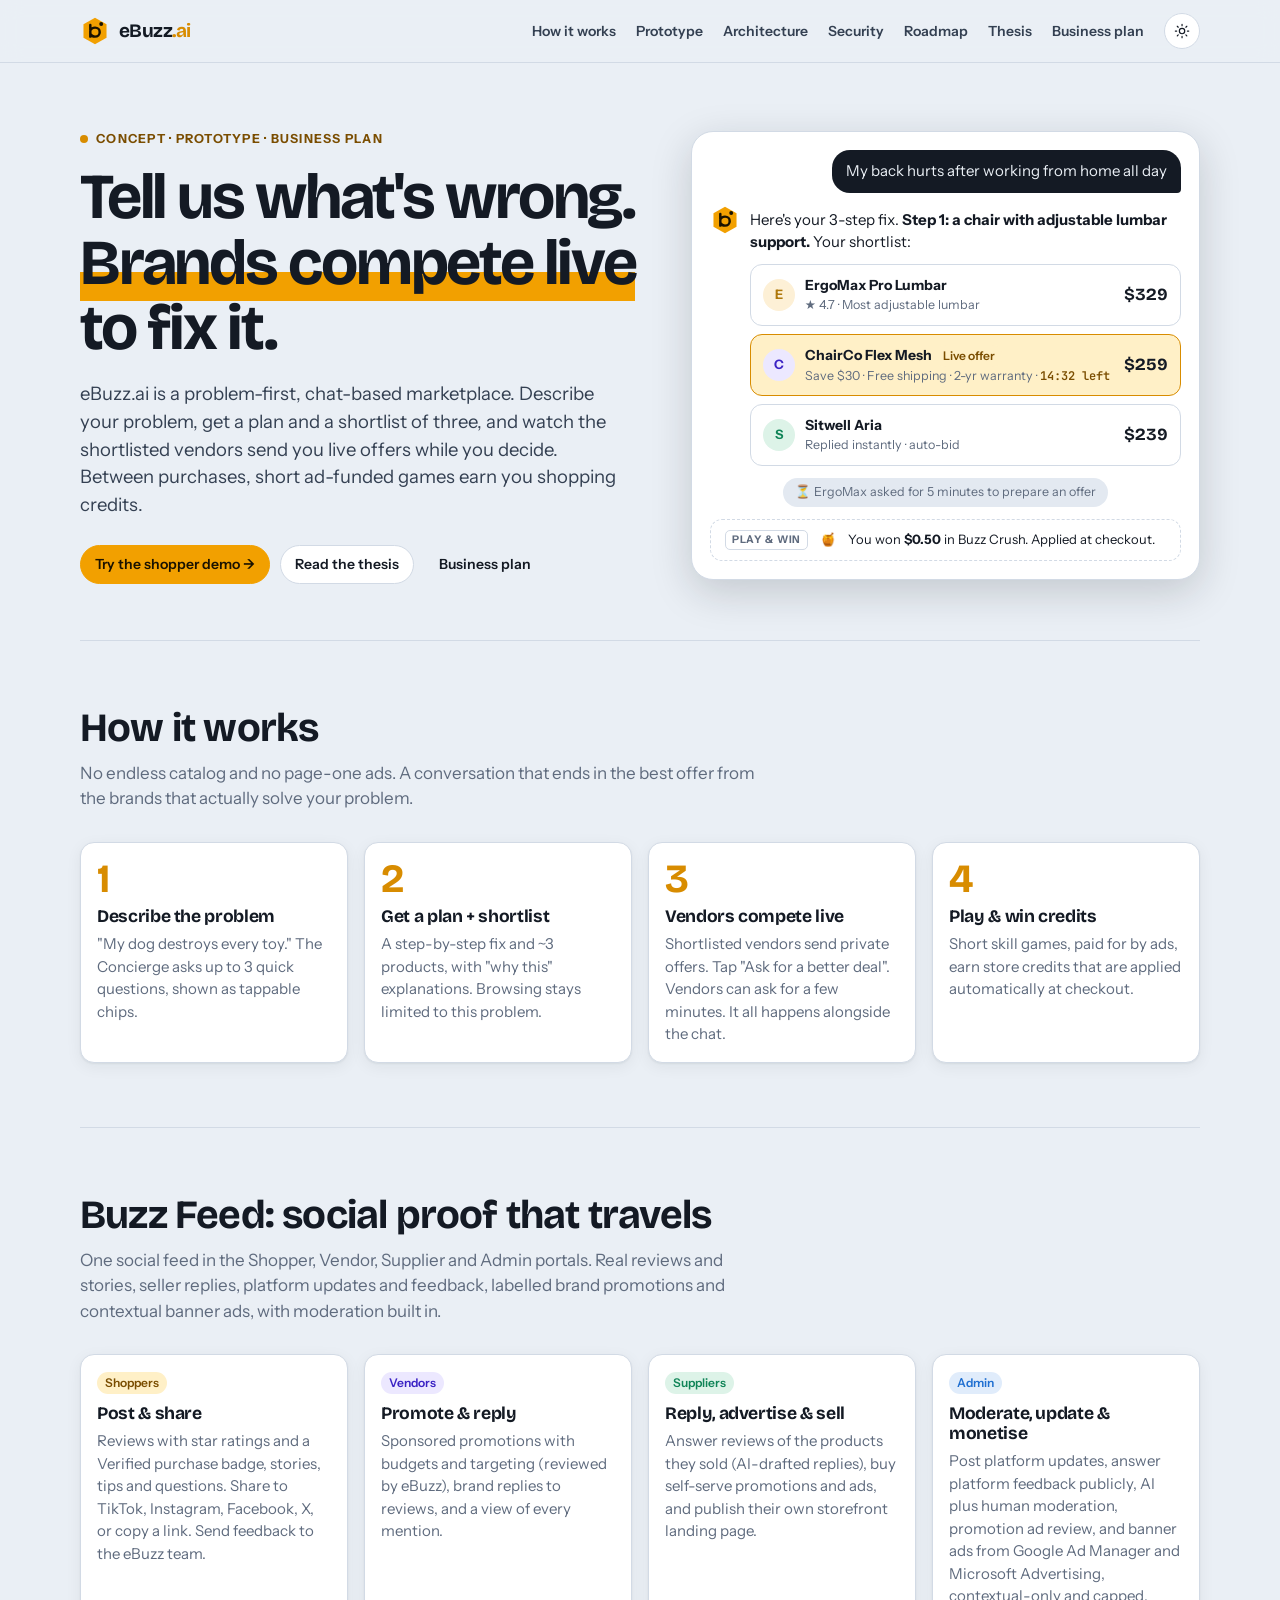
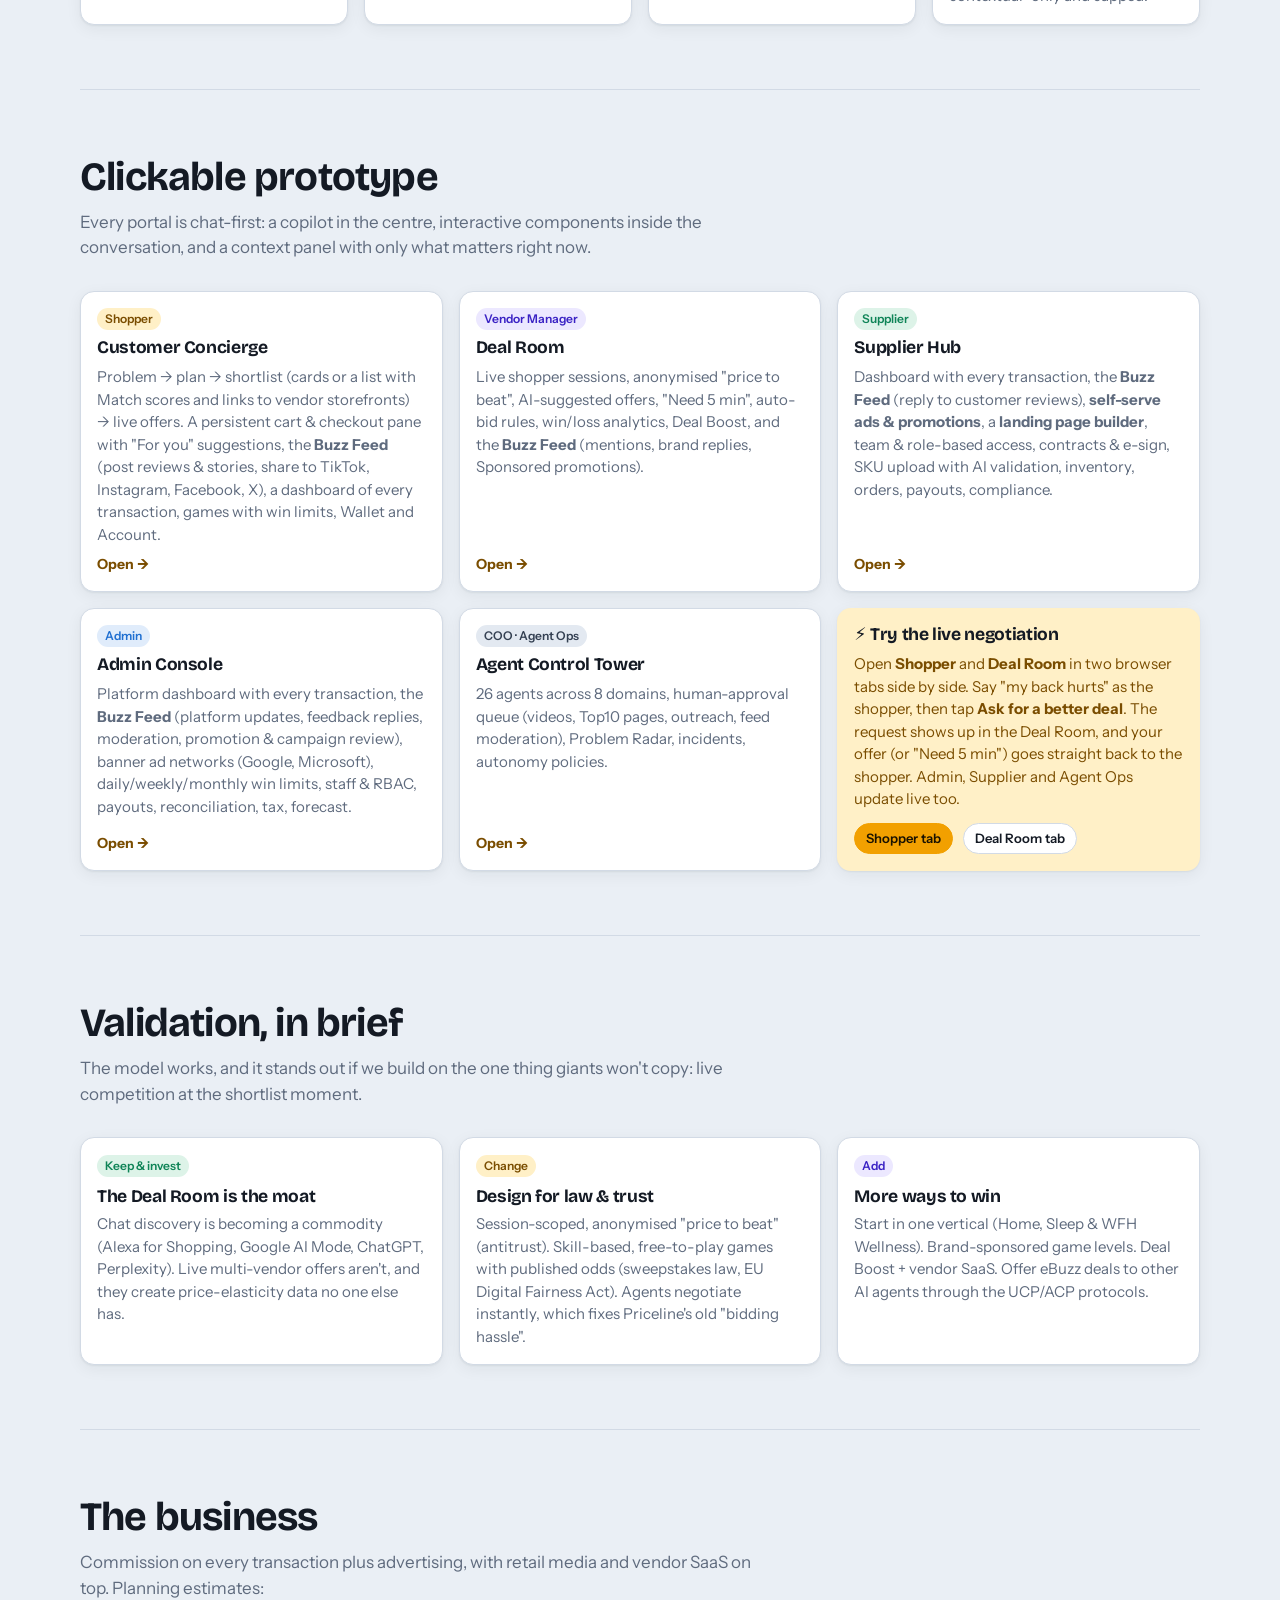
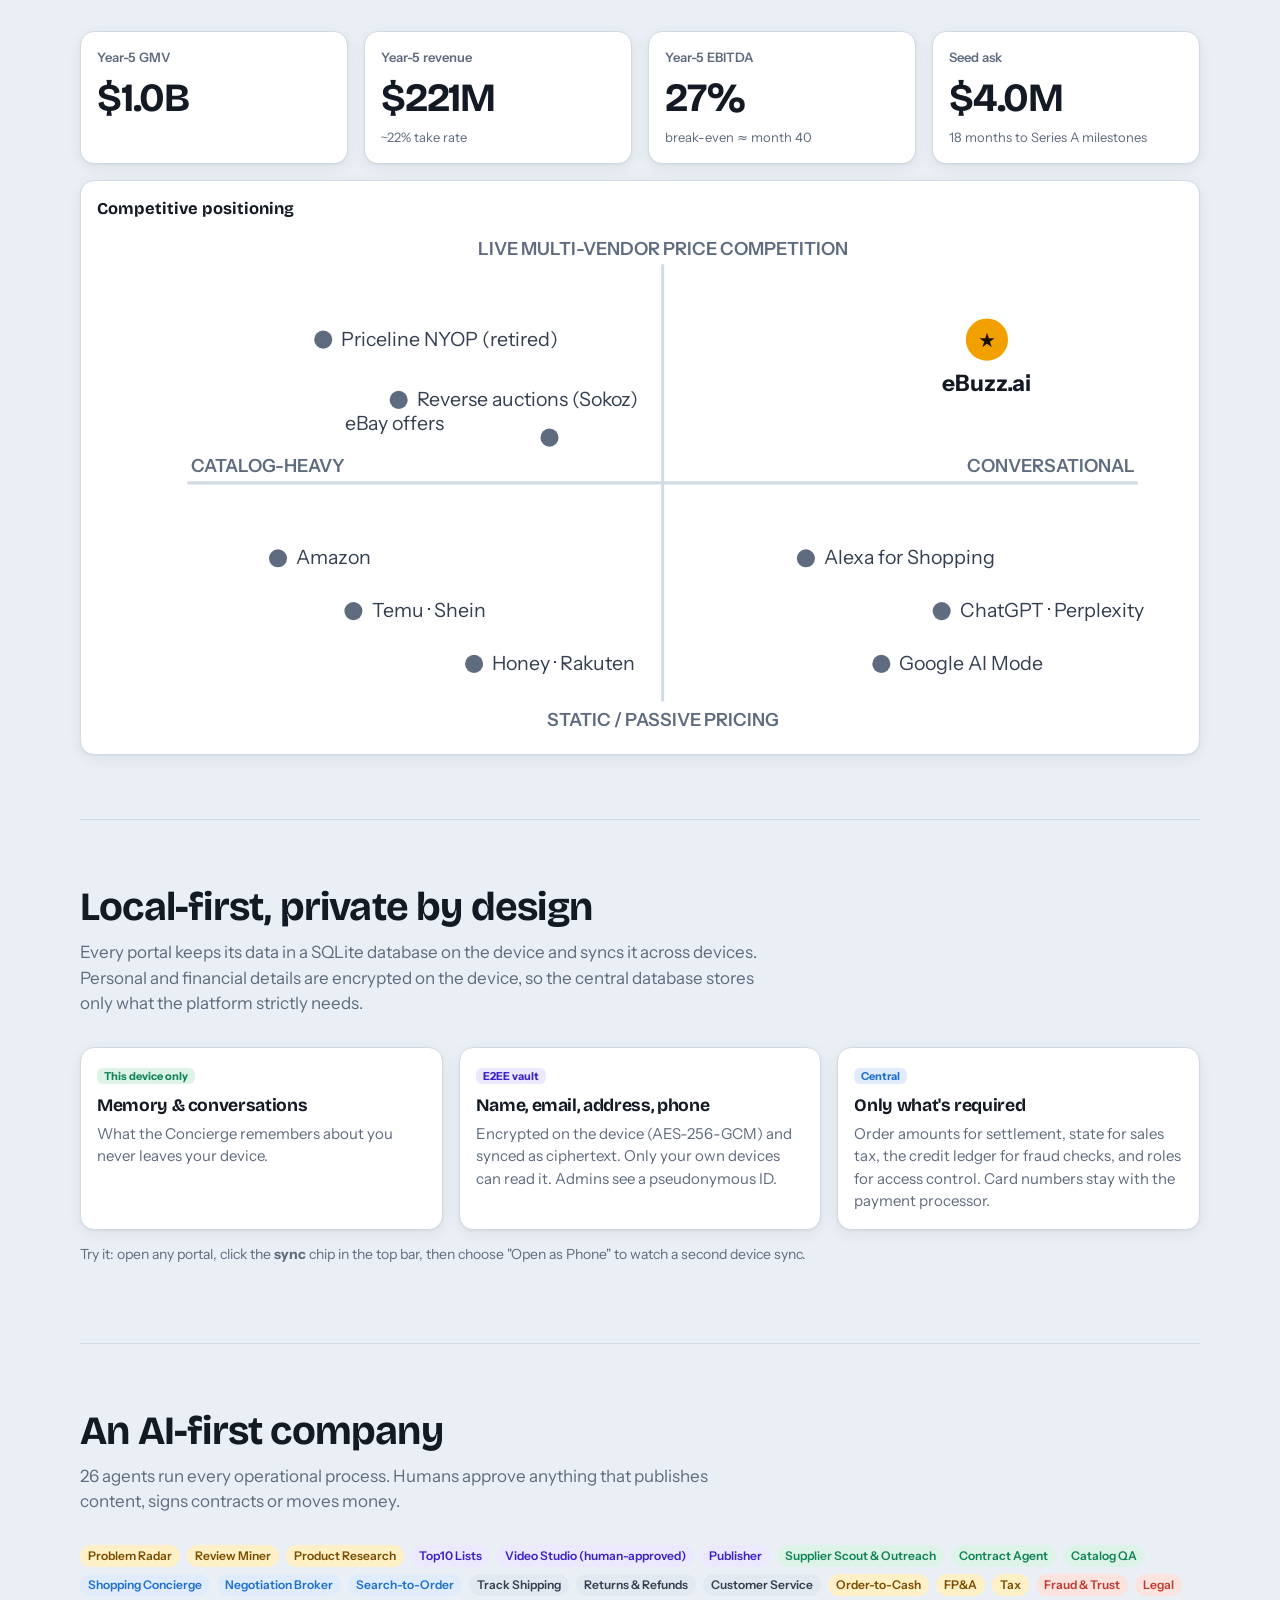
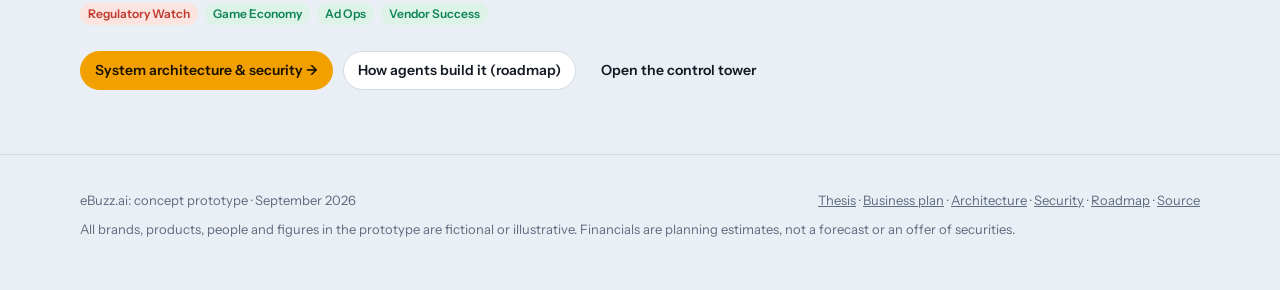
==== commit 3a1506e3: "Add security playbook: vulnerability catalogue, monitoring and breach recovery New security.html and" ====
--- a/index.html
+++ b/index.html
@@ -18,6 +18,7 @@
     <a href="#how" class="hide-m">How it works</a>
     <a href="#portals">Prototype</a>
     <a href="architecture.html">Architecture</a>
+    <a href="security.html">Security</a>
     <a href="roadmap.html">Roadmap</a>
     <a href="docs.html?d=thesis">Thesis</a>
     <a href="docs.html?d=plan">Business plan</a>
@@ -152,7 +153,7 @@
 </main>
 
 <footer class="site-foot"><div class="wrap-w">
-  <div class="row between wrap" style="gap:10px"><span>eBuzz.ai: concept prototype · September 2026</span><span><a href="docs.html?d=thesis">Thesis</a> · <a href="docs.html?d=plan">Business plan</a> · <a href="architecture.html">Architecture</a> · <a href="roadmap.html">Roadmap</a> · <a href="https://github.com/ravikrali/ebuzz-demo">Source</a></span></div>
+  <div class="row between wrap" style="gap:10px"><span>eBuzz.ai: concept prototype · September 2026</span><span><a href="docs.html?d=thesis">Thesis</a> · <a href="docs.html?d=plan">Business plan</a> · <a href="architecture.html">Architecture</a> · <a href="security.html">Security</a> · <a href="roadmap.html">Roadmap</a> · <a href="https://github.com/ravikrali/ebuzz-demo">Source</a></span></div>
   <p style="margin:10px 0 0">All brands, products, people and figures in the prototype are fictional or illustrative. Financials are planning estimates, not a forecast or an offer of securities.</p>
 </div></footer>
 
